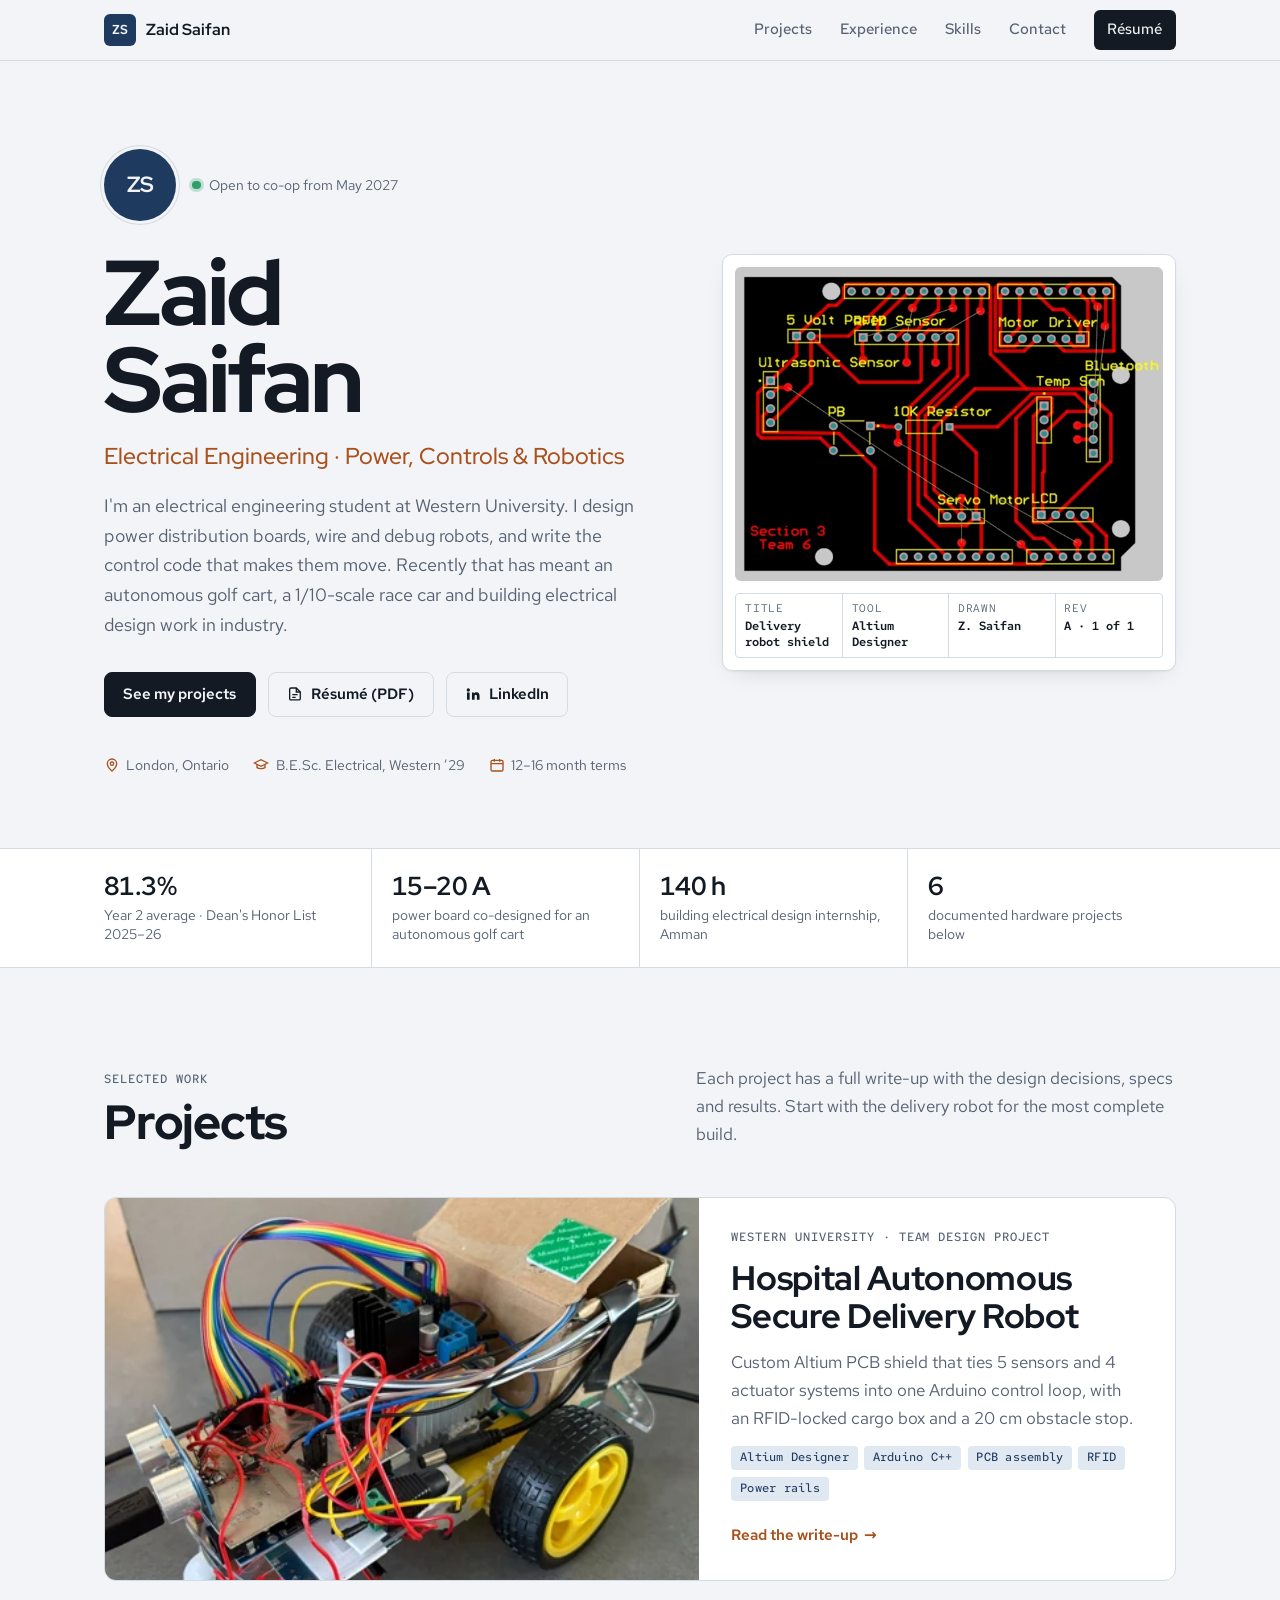
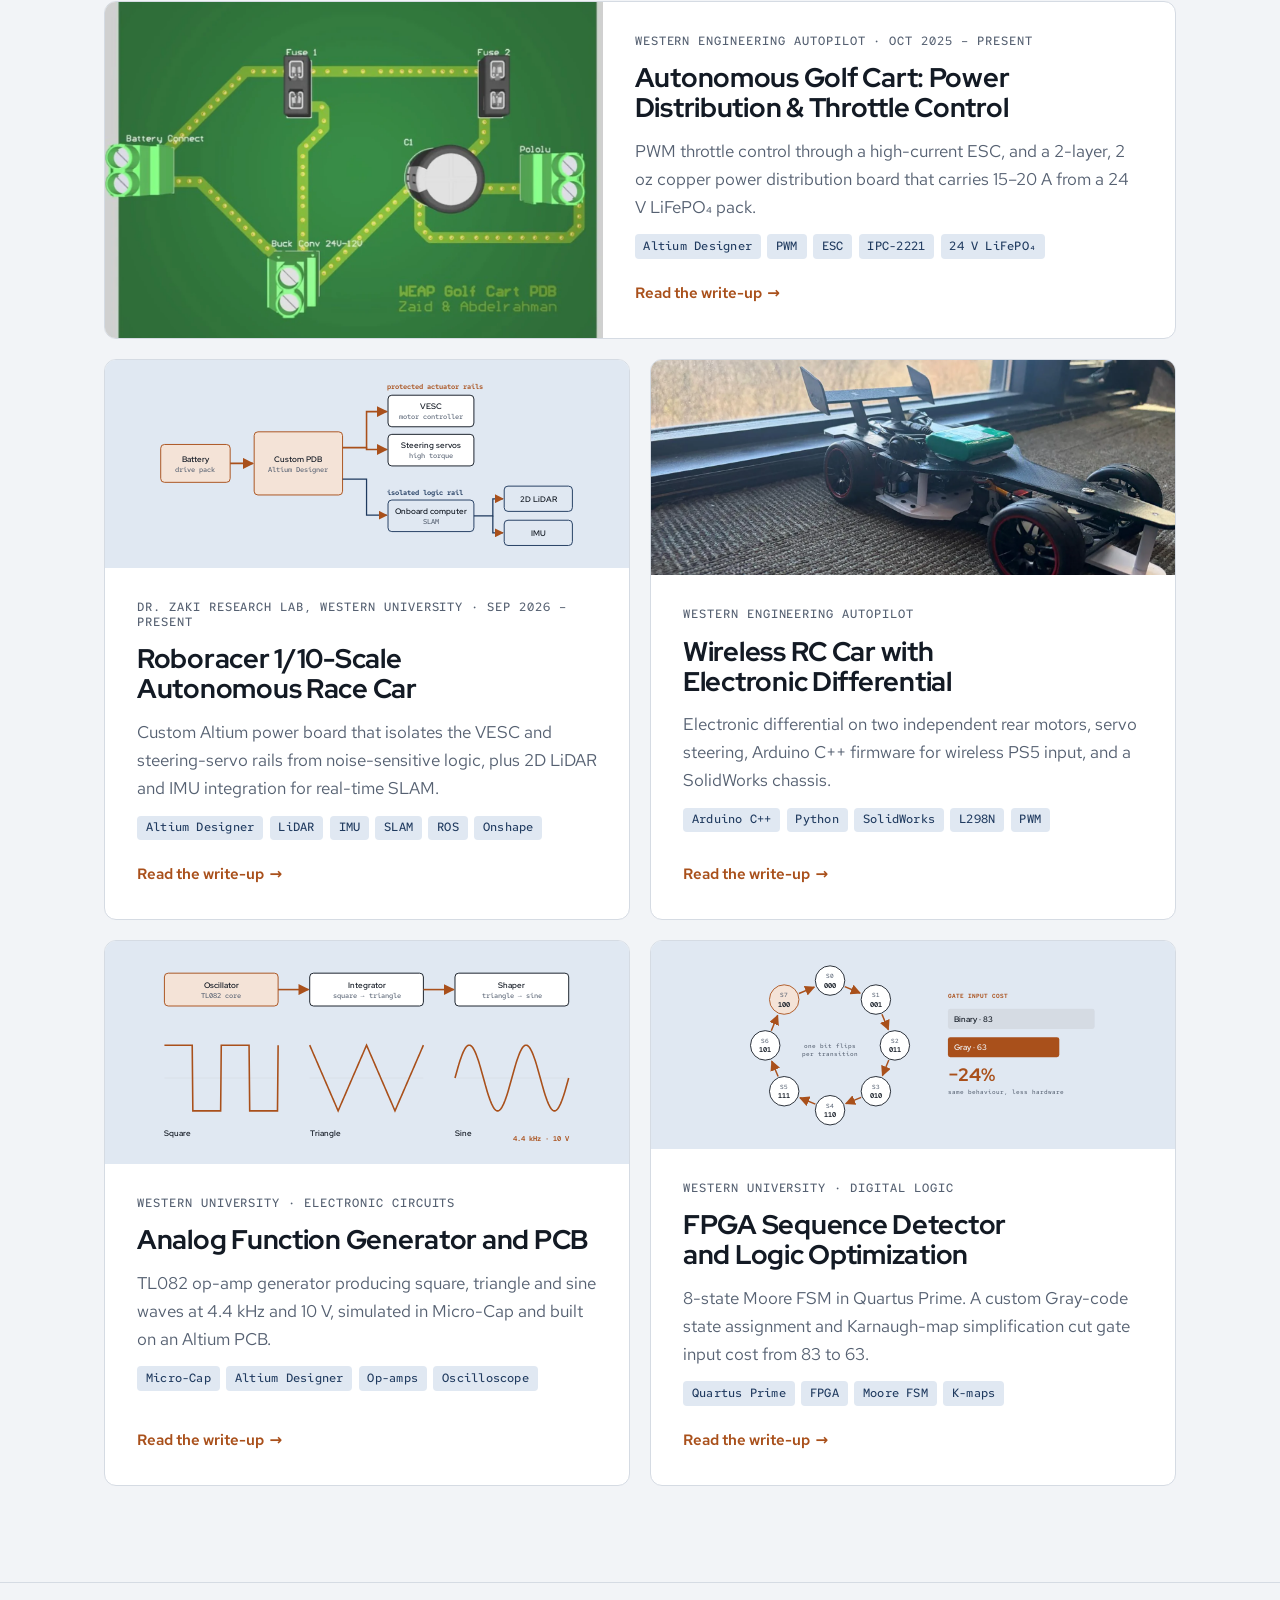
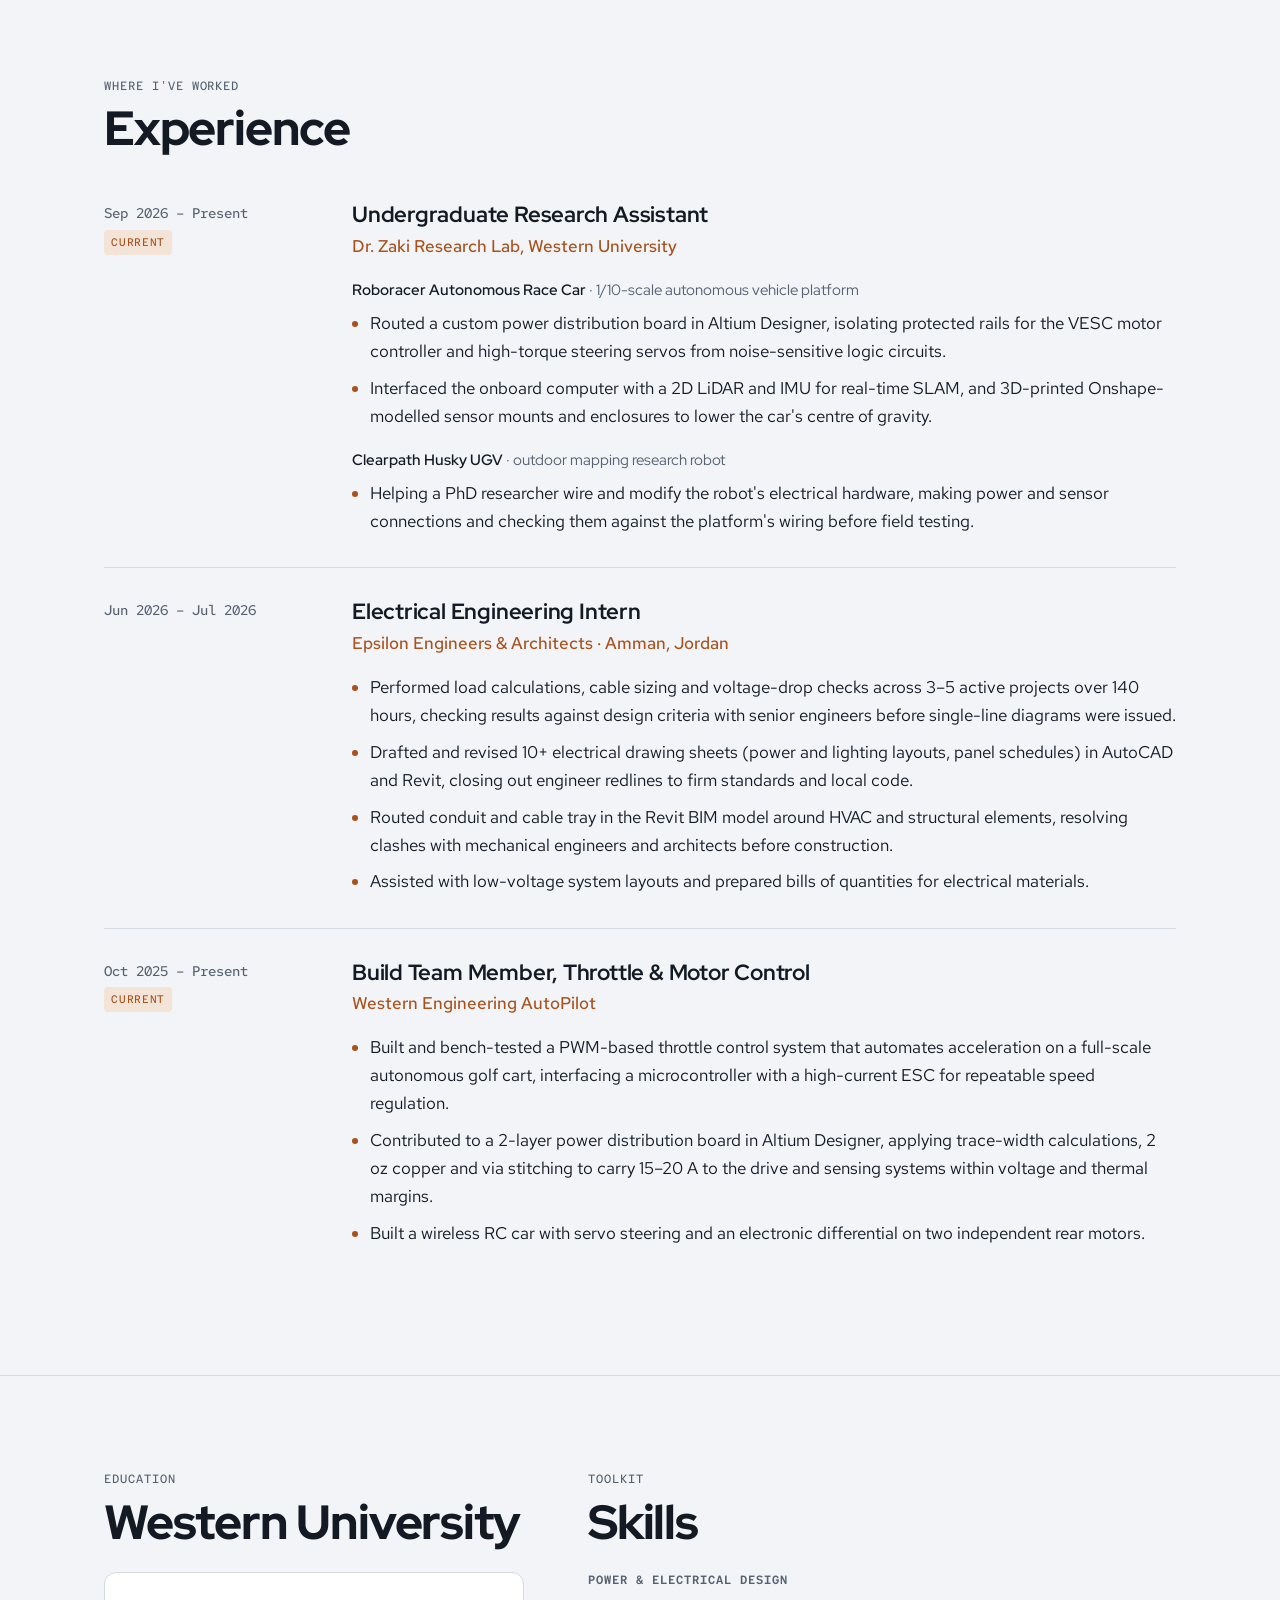
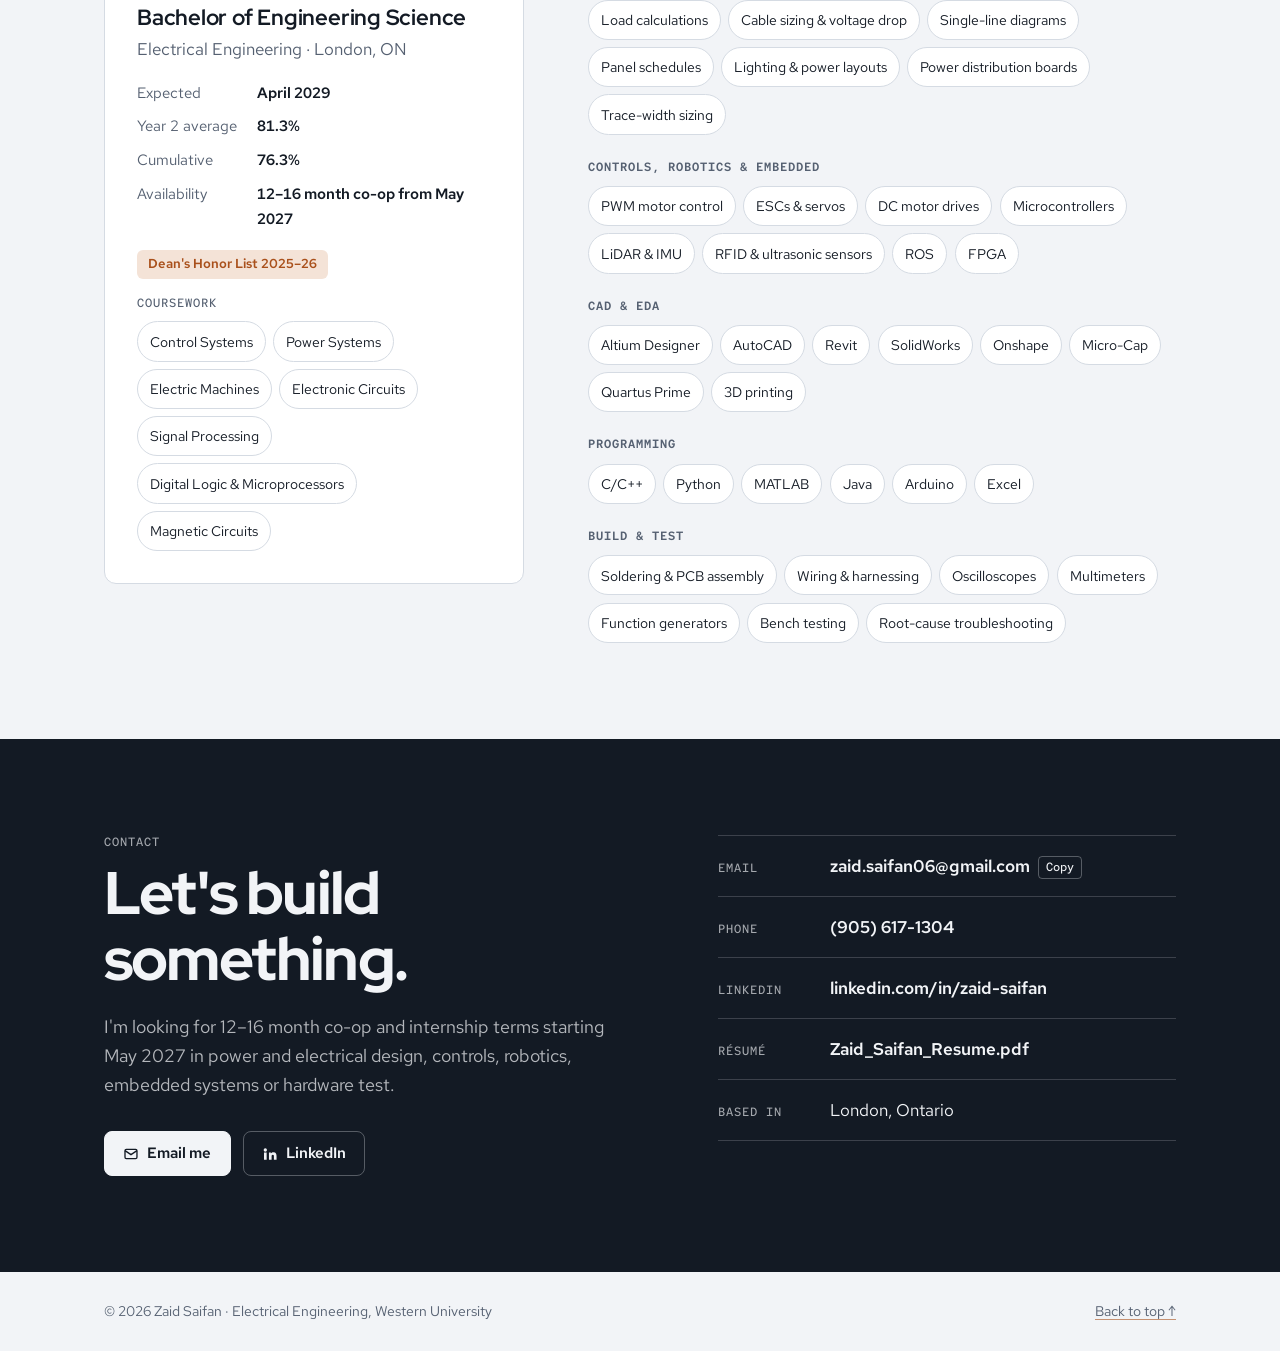
==== index.html @ 1daf0671 "Initial commit: Zaid Saifan portfolio site Static GitHub Pages site with home page, six project writ" ====
<!doctype html>
<html lang="en">
<head>
<meta charset="utf-8">
<meta name="viewport" content="width=device-width, initial-scale=1, viewport-fit=cover">
<title>Zaid Saifan Portfolio</title>
<meta name="description" content="Zaid Saifan, Electrical Engineering student at Western University: PCB and power distribution design, robotics, controls and embedded systems projects.">
<meta property="og:title" content="Zaid Saifan Portfolio">
<meta property="og:description" content="Zaid Saifan, Electrical Engineering student at Western University: PCB and power distribution design, robotics, controls and embedded systems projects.">
<meta property="og:type" content="website">
<link rel="icon" href="data:image/svg+xml,%3Csvg xmlns='http://www.w3.org/2000/svg' viewBox='0 0 64 64'%3E%3Crect width='64' height='64' rx='12' fill='%231F3A5F'/%3E%3Ctext x='32' y='42' text-anchor='middle' font-family='monospace' font-weight='700' font-size='26' fill='%23F1F3F2'%3EZS%3C/text%3E%3C/svg%3E">
<link rel="preconnect" href="https://fonts.googleapis.com">
<link rel="preconnect" href="https://fonts.gstatic.com" crossorigin>
<link rel="stylesheet" href="https://fonts.googleapis.com/css2?family=Red+Hat+Display:wght@500;600;700;800&family=Red+Hat+Mono:wght@400;500;600&family=Red+Hat+Text:wght@400;500;600;700&display=swap">
<link rel="stylesheet" href="assets/css/site.css">
</head>
<body>
<a class="skip" href="#main">Skip to content</a>
<header class="site-head">
  <div class="wrap">
    <a class="brand" href="index.html"><span class="brand-mark">ZS</span><span>Zaid Saifan</span></a>
    <nav class="nav" aria-label="Main">
      <a class="keep" href="index.html#work">Projects</a>
      <a href="index.html#experience">Experience</a>
      <a href="index.html#skills">Skills</a>
      <a href="index.html#contact">Contact</a>
      <a class="btn-sm" href="assets/Zaid_Saifan_Resume.pdf" target="_blank" rel="noopener">Résumé</a>
    </nav>
  </div>
</header>
<main id="main">
<section class="hero" id="top">
  <div class="wrap hero-grid">
    <div class="hero-copy">
      <div class="hero-id">
        <div class="avatar" aria-hidden="true">ZS<img src="assets/img/zaid.jpg" alt=""></div>
        <span class="status">Open to co-op from May 2027</span>
      </div>
      <h1>Zaid<br>Saifan</h1>
      <p class="role">Electrical Engineering · Power, Controls &amp; Robotics</p>
      <p class="lede">I'm an electrical engineering student at Western University. I design power distribution boards, wire and debug robots, and write the control code that makes them move. Recently that has meant an autonomous golf cart, a 1/10-scale race car and building electrical design work in industry.</p>
      <div class="btns">
        <a class="btn" href="#work">See my projects</a>
        <a class="btn btn--ghost" href="assets/Zaid_Saifan_Resume.pdf" target="_blank" rel="noopener"><svg viewBox="0 0 24 24" fill="none" stroke="currentColor" stroke-width="2" aria-hidden="true"><path d="M14 3H6a2 2 0 0 0-2 2v14a2 2 0 0 0 2 2h12a2 2 0 0 0 2-2V9z"/><path d="M14 3v6h6M8 13h8M8 17h5"/></svg>Résumé (PDF)</a>
        <a class="btn btn--ghost" href="https://www.linkedin.com/in/zaid-saifan-0b369b356" target="_blank" rel="noopener"><svg viewBox="0 0 24 24" fill="currentColor" aria-hidden="true"><path d="M4.98 3.5a2.5 2.5 0 1 1 0 5 2.5 2.5 0 0 1 0-5ZM3 9.75h4v11H3v-11Zm6.5 0h3.8v1.6h.06c.53-1 1.83-2.05 3.77-2.05 4.03 0 4.77 2.6 4.77 6v5.45h-4v-4.83c0-1.15-.02-2.63-1.6-2.63-1.6 0-1.85 1.25-1.85 2.55v4.91h-4v-11Z"/></svg>LinkedIn</a>
      </div>
      <div class="hero-meta">
        <span><svg viewBox="0 0 24 24" fill="none" stroke="currentColor" stroke-width="2" aria-hidden="true"><path d="M12 21s-7-6.2-7-11a7 7 0 0 1 14 0c0 4.8-7 11-7 11Z"/><circle cx="12" cy="10" r="2.5"/></svg>London, Ontario</span>
        <span><svg viewBox="0 0 24 24" fill="none" stroke="currentColor" stroke-width="2" aria-hidden="true"><path d="m2 9 10-5 10 5-10 5z"/><path d="M6 11v5c3 2 9 2 12 0v-5"/></svg>B.E.Sc. Electrical, Western ’29</span>
        <span><svg viewBox="0 0 24 24" fill="none" stroke="currentColor" stroke-width="2" aria-hidden="true"><rect x="3" y="5" width="18" height="16" rx="2"/><path d="M3 10h18M8 3v4M16 3v4"/></svg>12–16 month terms</span>
      </div>
    </div>
    <figure class="drawing" style="margin:0">
      <div class="drawing-img"><img src="assets/img/hospital-pcb-layout.webp" alt="Altium PCB layout of the custom Arduino shield for the hospital delivery robot" width="645" height="473"></div>
      <div class="titleblock" aria-label="Drawing title block">
        <div><span>Title</span><b>Delivery robot shield</b></div>
        <div><span>Tool</span><b>Altium Designer</b></div>
        <div><span>Drawn</span><b>Z. Saifan</b></div>
        <div><span>Rev</span><b>A · 1 of 1</b></div>
      </div>
    </figure>
  </div>
</section>

<section class="facts" aria-label="At a glance">
  <div class="wrap">
    <div class="fact"><b>81.3%</b><span>Year 2 average · Dean's Honor List 2025–26</span></div>
    <div class="fact"><b>15–20 A</b><span>power board co-designed for an autonomous golf cart</span></div>
    <div class="fact"><b>140 h</b><span>building electrical design internship, Amman</span></div>
    <div class="fact"><b>6</b><span>documented hardware projects below</span></div>
  </div>
</section>

<section class="section" id="work">
  <div class="wrap">
    <div class="section-head">
      <div><p class="label">Selected work</p><h2>Projects</h2></div>
      <p>Each project has a full write-up with the design decisions, specs and results. Start with the delivery robot for the most complete build.</p>
    </div>
    <div class="projects">
      <a class="proj proj--feature" href="projects/hospital-delivery-robot.html">
  <div class="proj-media"><img src="assets/img/hospital-robot.webp" alt="The assembled hospital delivery robot with its custom PCB shield and RFID-locked cargo box" loading="lazy"></div>
  <div class="proj-body">
    <p class="label label--copper">Western University · Team design project</p>
    <h3>Hospital Autonomous Secure Delivery Robot</h3>
    <p>Custom Altium PCB shield that ties 5 sensors and 4 actuator systems into one Arduino control loop, with an RFID-locked cargo box and a 20 cm obstacle stop.</p>
    <ul class="tags"><li>Altium Designer</li><li>Arduino C++</li><li>PCB assembly</li><li>RFID</li><li>Power rails</li></ul>
    <span class="proj-more">Read the write-up <span aria-hidden="true">→</span></span>
  </div>
</a>
      <a class="proj" href="projects/golf-cart-power-and-throttle.html">
  <div class="proj-media"><img src="assets/img/pdb-3d.webp" alt="3D render of the golf cart power distribution board in Altium" loading="lazy"></div>
  <div class="proj-body">
    <p class="label label--copper">Western Engineering AutoPilot · Oct 2025 – present</p>
    <h3>Autonomous Golf Cart: Power Distribution &amp; Throttle Control</h3>
    <p>PWM throttle control through a high-current ESC, and a 2-layer, 2 oz copper power distribution board that carries 15–20 A from a 24 V LiFePO₄ pack.</p>
    <ul class="tags"><li>Altium Designer</li><li>PWM</li><li>ESC</li><li>IPC-2221</li><li>24 V LiFePO₄</li></ul>
    <span class="proj-more">Read the write-up <span aria-hidden="true">→</span></span>
  </div>
</a>
      <div class="proj-pair">
        <a class="proj" href="projects/roboracer-autonomous-race-car.html">
  <div class="proj-media"><svg viewBox="0 0 680 280" role="img" aria-label="Power distribution: battery feeds a custom board that separates protected actuator rails from an isolated logic rail"><defs><marker id="ahb" viewBox="0 0 10 10" refX="9" refY="5" markerWidth="7" markerHeight="7" orient="auto-start-reverse"><path d="M0 0 10 5 0 10z" style="fill:var(--copper)"/></marker></defs><rect class="dg-box-cu" x="14" y="110" width="110" height="60" rx="6"/><text class="dg-t" x="69.0" y="137.0" text-anchor="middle">Battery</text><text class="dg-s" x="69.0" y="153.0" text-anchor="middle">drive pack</text><path class="dg-cu" d="M124 140 H160" marker-end="url(#ahb)"/><rect class="dg-box-cu" x="162" y="90" width="140" height="100" rx="6"/><text class="dg-t" x="232.0" y="137.0" text-anchor="middle">Custom PDB</text><text class="dg-s" x="232.0" y="153.0" text-anchor="middle">Altium Designer</text><path class="dg-cu" d="M302 115 H340 V58 H372" marker-end="url(#ahb)"/><path class="dg-cu" d="M340 115 V118 H372" marker-end="url(#ahb)"/><text class="dg-cu-t" x="372" y="22">protected actuator rails</text><rect class="dg-box" x="374" y="32" width="136" height="50" rx="6"/><text class="dg-t" x="442.0" y="54.0" text-anchor="middle">VESC</text><text class="dg-s" x="442.0" y="70.0" text-anchor="middle">motor controller</text><rect class="dg-box" x="374" y="94" width="136" height="50" rx="6"/><text class="dg-t" x="442.0" y="116.0" text-anchor="middle">Steering servos</text><text class="dg-s" x="442.0" y="132.0" text-anchor="middle">high torque</text><path class="dg-mask" d="M302 165 H340 V222 H372" marker-end="url(#ahb)"/><text class="dg-cu-t" x="372" y="190" style="fill:var(--mask)">isolated logic rail</text><rect class="dg-box-mask" x="374" y="198" width="136" height="50" rx="6"/><text class="dg-t" x="442.0" y="220.0" text-anchor="middle">Onboard computer</text><text class="dg-s" x="442.0" y="236.0" text-anchor="middle">SLAM</text><path class="dg-mask" d="M510 223 H540 V196 H556" marker-end="url(#ahb)"/><path class="dg-mask" d="M540 223 V250 H556" marker-end="url(#ahb)"/><rect class="dg-box-mask" x="558" y="176" width="108" height="40" rx="6"/><text class="dg-t" x="612.0" y="200.5" text-anchor="middle">2D LiDAR</text><rect class="dg-box-mask" x="558" y="230" width="108" height="40" rx="6"/><text class="dg-t" x="612.0" y="254.5" text-anchor="middle">IMU</text></svg></div>
  <div class="proj-body">
    <p class="label label--copper">Dr. Zaki Research Lab, Western University · Sep 2026 – present</p>
    <h3>Roboracer 1/10-Scale Autonomous Race Car</h3>
    <p>Custom Altium power board that isolates the VESC and steering-servo rails from noise-sensitive logic, plus 2D LiDAR and IMU integration for real-time SLAM.</p>
    <ul class="tags"><li>Altium Designer</li><li>LiDAR</li><li>IMU</li><li>SLAM</li><li>ROS</li><li>Onshape</li></ul>
    <span class="proj-more">Read the write-up <span aria-hidden="true">→</span></span>
  </div>
</a>
        <a class="proj" href="projects/wireless-rc-car.html">
  <div class="proj-media"><img src="assets/img/rc-three-quarter.webp" alt="The finished wireless RC car with its printed front wing, rear wing and red-rimmed wheels" loading="lazy"></div>
  <div class="proj-body">
    <p class="label label--copper">Western Engineering AutoPilot</p>
    <h3>Wireless RC Car with Electronic Differential</h3>
    <p>Electronic differential on two independent rear motors, servo steering, Arduino C++ firmware for wireless PS5 input, and a SolidWorks chassis.</p>
    <ul class="tags"><li>Arduino C++</li><li>Python</li><li>SolidWorks</li><li>L298N</li><li>PWM</li></ul>
    <span class="proj-more">Read the write-up <span aria-hidden="true">→</span></span>
  </div>
</a>
      </div>
      <div class="proj-pair">
        <a class="proj" href="projects/analog-function-generator.html">
  <div class="proj-media"><svg viewBox="0 0 680 300" role="img" aria-label="Three-stage signal chain producing square, triangle and sine waves at 4.4 kHz and 10 V"><defs><marker id="ahw" viewBox="0 0 10 10" refX="9" refY="5" markerWidth="7" markerHeight="7" orient="auto-start-reverse"><path d="M0 0 10 5 0 10z" style="fill:var(--copper)"/></marker></defs><rect class="dg-box-cu" x="20" y="24" width="180" height="52" rx="6"/><text class="dg-t" x="110.0" y="47.0" text-anchor="middle">Oscillator</text><text class="dg-s" x="110.0" y="63.0" text-anchor="middle">TL082 core</text><rect class="dg-box" x="250" y="24" width="180" height="52" rx="6"/><text class="dg-t" x="340.0" y="47.0" text-anchor="middle">Integrator</text><text class="dg-s" x="340.0" y="63.0" text-anchor="middle">square → triangle</text><rect class="dg-box" x="480" y="24" width="180" height="52" rx="6"/><text class="dg-t" x="570.0" y="47.0" text-anchor="middle">Shaper</text><text class="dg-s" x="570.0" y="63.0" text-anchor="middle">triangle → sine</text><path class="dg-cu" d="M200 50 H248" marker-end="url(#ahw)"/><path class="dg-cu" d="M430 50 H478" marker-end="url(#ahw)"/><line class="dg-grid" x1="20" y1="190" x2="200" y2="190"/><path class="dg-cu" d="M20.0,138.0 L21.0,138.0 L22.0,138.0 L23.0,138.0 L24.0,138.0 L25.0,138.0 L26.0,138.0 L27.0,138.0 L28.0,138.0 L29.0,138.0 L30.0,138.0 L31.0,138.0 L32.0,138.0 L33.0,138.0 L34.0,138.0 L35.0,138.0 L36.0,138.0 L37.0,138.0 L38.0,138.0 L39.0,138.0 L40.0,138.0 L41.0,138.0 L42.0,138.0 L43.0,138.0 L44.0,138.0 L45.0,138.0 L46.0,138.0 L47.0,138.0 L48.0,138.0 L49.0,138.0 L50.0,138.0 L51.0,138.0 L52.0,138.0 L53.0,138.0 L54.0,138.0 L55.0,138.0 L56.0,138.0 L57.0,138.0 L58.0,138.0 L59.0,138.0 L60.0,138.0 L61.0,138.0 L62.0,138.0 L63.0,138.0 L64.0,138.0 L65.0,242.0 L66.0,242.0 L67.0,242.0 L68.0,242.0 L69.0,242.0 L70.0,242.0 L71.0,242.0 L72.0,242.0 L73.0,242.0 L74.0,242.0 L75.0,242.0 L76.0,242.0 L77.0,242.0 L78.0,242.0 L79.0,242.0 L80.0,242.0 L81.0,242.0 L82.0,242.0 L83.0,242.0 L84.0,242.0 L85.0,242.0 L86.0,242.0 L87.0,242.0 L88.0,242.0 L89.0,242.0 L90.0,242.0 L91.0,242.0 L92.0,242.0 L93.0,242.0 L94.0,242.0 L95.0,242.0 L96.0,242.0 L97.0,242.0 L98.0,242.0 L99.0,242.0 L100.0,242.0 L101.0,242.0 L102.0,242.0 L103.0,242.0 L104.0,242.0 L105.0,242.0 L106.0,242.0 L107.0,242.0 L108.0,242.0 L109.0,242.0 L110.0,138.0 L111.0,138.0 L112.0,138.0 L113.0,138.0 L114.0,138.0 L115.0,138.0 L116.0,138.0 L117.0,138.0 L118.0,138.0 L119.0,138.0 L120.0,138.0 L121.0,138.0 L122.0,138.0 L123.0,138.0 L124.0,138.0 L125.0,138.0 L126.0,138.0 L127.0,138.0 L128.0,138.0 L129.0,138.0 L130.0,138.0 L131.0,138.0 L132.0,138.0 L133.0,138.0 L134.0,138.0 L135.0,138.0 L136.0,138.0 L137.0,138.0 L138.0,138.0 L139.0,138.0 L140.0,138.0 L141.0,138.0 L142.0,138.0 L143.0,138.0 L144.0,138.0 L145.0,138.0 L146.0,138.0 L147.0,138.0 L148.0,138.0 L149.0,138.0 L150.0,138.0 L151.0,138.0 L152.0,138.0 L153.0,138.0 L154.0,138.0 L155.0,242.0 L156.0,242.0 L157.0,242.0 L158.0,242.0 L159.0,242.0 L160.0,242.0 L161.0,242.0 L162.0,242.0 L163.0,242.0 L164.0,242.0 L165.0,242.0 L166.0,242.0 L167.0,242.0 L168.0,242.0 L169.0,242.0 L170.0,242.0 L171.0,242.0 L172.0,242.0 L173.0,242.0 L174.0,242.0 L175.0,242.0 L176.0,242.0 L177.0,242.0 L178.0,242.0 L179.0,242.0 L180.0,242.0 L181.0,242.0 L182.0,242.0 L183.0,242.0 L184.0,242.0 L185.0,242.0 L186.0,242.0 L187.0,242.0 L188.0,242.0 L189.0,242.0 L190.0,242.0 L191.0,242.0 L192.0,242.0 L193.0,242.0 L194.0,242.0 L195.0,242.0 L196.0,242.0 L197.0,242.0 L198.0,242.0 L199.0,242.0 L200.0,138.0"/><text class="dg-t" x="20" y="282">Square</text><line class="dg-grid" x1="250" y1="190" x2="430" y2="190"/><path class="dg-cu" d="M250.0,138.0 L251.0,140.3 L252.0,142.6 L253.0,144.9 L254.0,147.2 L255.0,149.6 L256.0,151.9 L257.0,154.2 L258.0,156.5 L259.0,158.8 L260.0,161.1 L261.0,163.4 L262.0,165.7 L263.0,168.0 L264.0,170.4 L265.0,172.7 L266.0,175.0 L267.0,177.3 L268.0,179.6 L269.0,181.9 L270.0,184.2 L271.0,186.5 L272.0,188.8 L273.0,191.2 L274.0,193.5 L275.0,195.8 L276.0,198.1 L277.0,200.4 L278.0,202.7 L279.0,205.0 L280.0,207.3 L281.0,209.6 L282.0,212.0 L283.0,214.3 L284.0,216.6 L285.0,218.9 L286.0,221.2 L287.0,223.5 L288.0,225.8 L289.0,228.1 L290.0,230.4 L291.0,232.8 L292.0,235.1 L293.0,237.4 L294.0,239.7 L295.0,242.0 L296.0,239.7 L297.0,237.4 L298.0,235.1 L299.0,232.8 L300.0,230.4 L301.0,228.1 L302.0,225.8 L303.0,223.5 L304.0,221.2 L305.0,218.9 L306.0,216.6 L307.0,214.3 L308.0,212.0 L309.0,209.6 L310.0,207.3 L311.0,205.0 L312.0,202.7 L313.0,200.4 L314.0,198.1 L315.0,195.8 L316.0,193.5 L317.0,191.2 L318.0,188.8 L319.0,186.5 L320.0,184.2 L321.0,181.9 L322.0,179.6 L323.0,177.3 L324.0,175.0 L325.0,172.7 L326.0,170.4 L327.0,168.0 L328.0,165.7 L329.0,163.4 L330.0,161.1 L331.0,158.8 L332.0,156.5 L333.0,154.2 L334.0,151.9 L335.0,149.6 L336.0,147.2 L337.0,144.9 L338.0,142.6 L339.0,140.3 L340.0,138.0 L341.0,140.3 L342.0,142.6 L343.0,144.9 L344.0,147.2 L345.0,149.6 L346.0,151.9 L347.0,154.2 L348.0,156.5 L349.0,158.8 L350.0,161.1 L351.0,163.4 L352.0,165.7 L353.0,168.0 L354.0,170.4 L355.0,172.7 L356.0,175.0 L357.0,177.3 L358.0,179.6 L359.0,181.9 L360.0,184.2 L361.0,186.5 L362.0,188.8 L363.0,191.2 L364.0,193.5 L365.0,195.8 L366.0,198.1 L367.0,200.4 L368.0,202.7 L369.0,205.0 L370.0,207.3 L371.0,209.6 L372.0,212.0 L373.0,214.3 L374.0,216.6 L375.0,218.9 L376.0,221.2 L377.0,223.5 L378.0,225.8 L379.0,228.1 L380.0,230.4 L381.0,232.8 L382.0,235.1 L383.0,237.4 L384.0,239.7 L385.0,242.0 L386.0,239.7 L387.0,237.4 L388.0,235.1 L389.0,232.8 L390.0,230.4 L391.0,228.1 L392.0,225.8 L393.0,223.5 L394.0,221.2 L395.0,218.9 L396.0,216.6 L397.0,214.3 L398.0,212.0 L399.0,209.6 L400.0,207.3 L401.0,205.0 L402.0,202.7 L403.0,200.4 L404.0,198.1 L405.0,195.8 L406.0,193.5 L407.0,191.2 L408.0,188.8 L409.0,186.5 L410.0,184.2 L411.0,181.9 L412.0,179.6 L413.0,177.3 L414.0,175.0 L415.0,172.7 L416.0,170.4 L417.0,168.0 L418.0,165.7 L419.0,163.4 L420.0,161.1 L421.0,158.8 L422.0,156.5 L423.0,154.2 L424.0,151.9 L425.0,149.6 L426.0,147.2 L427.0,144.9 L428.0,142.6 L429.0,140.3 L430.0,138.0"/><text class="dg-t" x="250" y="282">Triangle</text><line class="dg-grid" x1="480" y1="190" x2="660" y2="190"/><path class="dg-cu" d="M480.0,190.0 L481.0,186.4 L482.0,182.8 L483.0,179.2 L484.0,175.7 L485.0,172.2 L486.0,168.8 L487.0,165.6 L488.0,162.4 L489.0,159.4 L490.0,156.6 L491.0,153.9 L492.0,151.4 L493.0,149.0 L494.0,146.9 L495.0,145.0 L496.0,143.3 L497.0,141.8 L498.0,140.5 L499.0,139.5 L500.0,138.8 L501.0,138.3 L502.0,138.0 L503.0,138.0 L504.0,138.3 L505.0,138.8 L506.0,139.5 L507.0,140.5 L508.0,141.8 L509.0,143.3 L510.0,145.0 L511.0,146.9 L512.0,149.0 L513.0,151.4 L514.0,153.9 L515.0,156.6 L516.0,159.4 L517.0,162.4 L518.0,165.6 L519.0,168.8 L520.0,172.2 L521.0,175.7 L522.0,179.2 L523.0,182.8 L524.0,186.4 L525.0,190.0 L526.0,193.6 L527.0,197.2 L528.0,200.8 L529.0,204.3 L530.0,207.8 L531.0,211.2 L532.0,214.4 L533.0,217.6 L534.0,220.6 L535.0,223.4 L536.0,226.1 L537.0,228.6 L538.0,231.0 L539.0,233.1 L540.0,235.0 L541.0,236.7 L542.0,238.2 L543.0,239.5 L544.0,240.5 L545.0,241.2 L546.0,241.7 L547.0,242.0 L548.0,242.0 L549.0,241.7 L550.0,241.2 L551.0,240.5 L552.0,239.5 L553.0,238.2 L554.0,236.7 L555.0,235.0 L556.0,233.1 L557.0,231.0 L558.0,228.6 L559.0,226.1 L560.0,223.4 L561.0,220.6 L562.0,217.6 L563.0,214.4 L564.0,211.2 L565.0,207.8 L566.0,204.3 L567.0,200.8 L568.0,197.2 L569.0,193.6 L570.0,190.0 L571.0,186.4 L572.0,182.8 L573.0,179.2 L574.0,175.7 L575.0,172.2 L576.0,168.8 L577.0,165.6 L578.0,162.4 L579.0,159.4 L580.0,156.6 L581.0,153.9 L582.0,151.4 L583.0,149.0 L584.0,146.9 L585.0,145.0 L586.0,143.3 L587.0,141.8 L588.0,140.5 L589.0,139.5 L590.0,138.8 L591.0,138.3 L592.0,138.0 L593.0,138.0 L594.0,138.3 L595.0,138.8 L596.0,139.5 L597.0,140.5 L598.0,141.8 L599.0,143.3 L600.0,145.0 L601.0,146.9 L602.0,149.0 L603.0,151.4 L604.0,153.9 L605.0,156.6 L606.0,159.4 L607.0,162.4 L608.0,165.6 L609.0,168.8 L610.0,172.2 L611.0,175.7 L612.0,179.2 L613.0,182.8 L614.0,186.4 L615.0,190.0 L616.0,193.6 L617.0,197.2 L618.0,200.8 L619.0,204.3 L620.0,207.8 L621.0,211.2 L622.0,214.4 L623.0,217.6 L624.0,220.6 L625.0,223.4 L626.0,226.1 L627.0,228.6 L628.0,231.0 L629.0,233.1 L630.0,235.0 L631.0,236.7 L632.0,238.2 L633.0,239.5 L634.0,240.5 L635.0,241.2 L636.0,241.7 L637.0,242.0 L638.0,242.0 L639.0,241.7 L640.0,241.2 L641.0,240.5 L642.0,239.5 L643.0,238.2 L644.0,236.7 L645.0,235.0 L646.0,233.1 L647.0,231.0 L648.0,228.6 L649.0,226.1 L650.0,223.4 L651.0,220.6 L652.0,217.6 L653.0,214.4 L654.0,211.2 L655.0,207.8 L656.0,204.3 L657.0,200.8 L658.0,197.2 L659.0,193.6 L660.0,190.0"/><text class="dg-t" x="480" y="282">Sine</text><text class="dg-cu-t" x="660" y="290" text-anchor="end">4.4 kHz · 10 V</text></svg></div>
  <div class="proj-body">
    <p class="label label--copper">Western University · Electronic circuits</p>
    <h3>Analog Function Generator and PCB</h3>
    <p>TL082 op-amp generator producing square, triangle and sine waves at 4.4 kHz and 10 V, simulated in Micro-Cap and built on an Altium PCB.</p>
    <ul class="tags"><li>Micro-Cap</li><li>Altium Designer</li><li>Op-amps</li><li>Oscilloscope</li></ul>
    <span class="proj-more">Read the write-up <span aria-hidden="true">→</span></span>
  </div>
</a>
        <a class="proj" href="projects/fpga-sequence-detector.html">
  <div class="proj-media"><svg viewBox="0 0 680 300" role="img" aria-label="Eight-state Moore machine with Gray-coded states arranged in a ring; gate input cost reduced from 83 to 63"><defs><marker id="ahf" viewBox="0 0 10 10" refX="9" refY="5" markerWidth="7" markerHeight="7" orient="auto-start-reverse"><path d="M0 0 10 5 0 10z" style="fill:var(--copper)"/></marker></defs><path class="dg-cu" d="M224.9 50.3 L251.0 61.1" marker-end="url(#ahf)"/><path class="dg-cu" d="M288.1 97.2 L298.9 123.2" marker-end="url(#ahf)"/><path class="dg-cu" d="M299.7 174.9 L288.9 201.0" marker-end="url(#ahf)"/><path class="dg-cu" d="M252.8 238.1 L226.8 248.9" marker-end="url(#ahf)"/><path class="dg-cu" d="M175.1 249.7 L149.0 238.9" marker-end="url(#ahf)"/><path class="dg-cu" d="M111.9 202.8 L101.1 176.8" marker-end="url(#ahf)"/><path class="dg-cu" d="M100.3 125.1 L111.1 99.0" marker-end="url(#ahf)"/><path class="dg-cu" d="M147.2 61.9 L173.2 51.1" marker-end="url(#ahf)"/><circle class="dg-box" cx="200.0" cy="40.0" r="25"/><text class="dg-s" x="200.0" y="36.0" text-anchor="middle">S0</text><text class="dg-t" x="200.0" y="52.0" text-anchor="middle" style="font-family:var(--f-mono);font-size:12px">000</text><circle class="dg-box" cx="277.8" cy="72.2" r="25"/><text class="dg-s" x="277.8" y="68.2" text-anchor="middle">S1</text><text class="dg-t" x="277.8" y="84.2" text-anchor="middle" style="font-family:var(--f-mono);font-size:12px">001</text><circle class="dg-box" cx="310.0" cy="150.0" r="25"/><text class="dg-s" x="310.0" y="146.0" text-anchor="middle">S2</text><text class="dg-t" x="310.0" y="162.0" text-anchor="middle" style="font-family:var(--f-mono);font-size:12px">011</text><circle class="dg-box" cx="277.8" cy="227.8" r="25"/><text class="dg-s" x="277.8" y="223.8" text-anchor="middle">S3</text><text class="dg-t" x="277.8" y="239.8" text-anchor="middle" style="font-family:var(--f-mono);font-size:12px">010</text><circle class="dg-box" cx="200.0" cy="260.0" r="25"/><text class="dg-s" x="200.0" y="256.0" text-anchor="middle">S4</text><text class="dg-t" x="200.0" y="272.0" text-anchor="middle" style="font-family:var(--f-mono);font-size:12px">110</text><circle class="dg-box" cx="122.2" cy="227.8" r="25"/><text class="dg-s" x="122.2" y="223.8" text-anchor="middle">S5</text><text class="dg-t" x="122.2" y="239.8" text-anchor="middle" style="font-family:var(--f-mono);font-size:12px">111</text><circle class="dg-box" cx="90.0" cy="150.0" r="25"/><text class="dg-s" x="90.0" y="146.0" text-anchor="middle">S6</text><text class="dg-t" x="90.0" y="162.0" text-anchor="middle" style="font-family:var(--f-mono);font-size:12px">101</text><circle class="dg-box-cu" cx="122.2" cy="72.2" r="25"/><text class="dg-s" x="122.2" y="68.2" text-anchor="middle">S7</text><text class="dg-t" x="122.2" y="84.2" text-anchor="middle" style="font-family:var(--f-mono);font-size:12px">100</text><text class="dg-s" x="200" y="154" text-anchor="middle">one bit flips</text><text class="dg-s" x="200" y="168" text-anchor="middle">per transition</text><text class="dg-cu-t" x="400" y="70">GATE INPUT COST</text><rect x="400" y="88" width="249" height="34" rx="4" style="fill:var(--line)"/><text class="dg-t" x="410" y="110">Binary · 83</text><rect x="400" y="136" width="189" height="34" rx="4" style="fill:var(--copper)"/><text class="dg-t" x="410" y="158" style="fill:var(--paper)">Gray · 63</text><text class="dg-t" x="400" y="210" style="font-size:30px;font-weight:800;fill:var(--copper)">−24%</text><text class="dg-s" x="400" y="232">same behaviour, less hardware</text></svg></div>
  <div class="proj-body">
    <p class="label label--copper">Western University · Digital logic</p>
    <h3>FPGA Sequence Detector and Logic Optimization</h3>
    <p>8-state Moore FSM in Quartus Prime. A custom Gray-code state assignment and Karnaugh-map simplification cut gate input cost from 83 to 63.</p>
    <ul class="tags"><li>Quartus Prime</li><li>FPGA</li><li>Moore FSM</li><li>K-maps</li></ul>
    <span class="proj-more">Read the write-up <span aria-hidden="true">→</span></span>
  </div>
</a>
      </div>
    </div>
  </div>
</section>

<section class="section" id="experience">
  <div class="wrap">
    <div class="section-head"><div><p class="label">Where I've worked</p><h2>Experience</h2></div></div>
    <div class="timeline">
      <article class="job">
        <div class="job-when">Sep 2026 – Present<br><span class="now">Current</span></div>
        <div>
          <h3>Undergraduate Research Assistant</h3>
          <p class="org">Dr. Zaki Research Lab, Western University</p>
          <p class="sub">Roboracer Autonomous Race Car <span>· 1/10-scale autonomous vehicle platform</span></p>
          <ul>
            <li>Routed a custom power distribution board in Altium Designer, isolating protected rails for the VESC motor controller and high-torque steering servos from noise-sensitive logic circuits.</li>
            <li>Interfaced the onboard computer with a 2D LiDAR and IMU for real-time SLAM, and 3D-printed Onshape-modelled sensor mounts and enclosures to lower the car's centre of gravity.</li>
          </ul>
          <p class="sub">Clearpath Husky UGV <span>· outdoor mapping research robot</span></p>
          <ul>
            <li>Helping a PhD researcher wire and modify the robot's electrical hardware, making power and sensor connections and checking them against the platform's wiring before field testing.</li>
          </ul>
        </div>
      </article>
      <article class="job">
        <div class="job-when">Jun 2026 – Jul 2026</div>
        <div>
          <h3>Electrical Engineering Intern</h3>
          <p class="org">Epsilon Engineers &amp; Architects · Amman, Jordan</p>
          <ul>
            <li>Performed load calculations, cable sizing and voltage-drop checks across 3–5 active projects over 140 hours, checking results against design criteria with senior engineers before single-line diagrams were issued.</li>
            <li>Drafted and revised 10+ electrical drawing sheets (power and lighting layouts, panel schedules) in AutoCAD and Revit, closing out engineer redlines to firm standards and local code.</li>
            <li>Routed conduit and cable tray in the Revit BIM model around HVAC and structural elements, resolving clashes with mechanical engineers and architects before construction.</li>
            <li>Assisted with low-voltage system layouts and prepared bills of quantities for electrical materials.</li>
          </ul>
        </div>
      </article>
      <article class="job">
        <div class="job-when">Oct 2025 – Present<br><span class="now">Current</span></div>
        <div>
          <h3>Build Team Member, Throttle &amp; Motor Control</h3>
          <p class="org">Western Engineering AutoPilot</p>
          <ul>
            <li>Built and bench-tested a PWM-based throttle control system that automates acceleration on a full-scale autonomous golf cart, interfacing a microcontroller with a high-current ESC for repeatable speed regulation.</li>
            <li>Contributed to a 2-layer power distribution board in Altium Designer, applying trace-width calculations, 2 oz copper and via stitching to carry 15–20 A to the drive and sensing systems within voltage and thermal margins.</li>
            <li>Built a wireless RC car with servo steering and an electronic differential on two independent rear motors.</li>
          </ul>
        </div>
      </article>
    </div>
  </div>
</section>

<section class="section" id="skills">
  <div class="wrap two-col">
    <div>
      <div class="section-head" style="margin-bottom:1.5rem"><div><p class="label">Education</p><h2>Western University</h2></div></div>
      <div class="edu">
        <div><h3>Bachelor of Engineering Science</h3><p style="color:var(--muted);margin-top:.3rem">Electrical Engineering · London, ON</p></div>
        <dl>
          <dt>Expected</dt><dd>April 2029</dd>
          <dt>Year 2 average</dt><dd>81.3%</dd>
          <dt>Cumulative</dt><dd>76.3%</dd>
          <dt>Availability</dt><dd>12–16 month co-op from May 2027</dd>
        </dl>
        <span class="badge">Dean's Honor List 2025–26</span>
        <div>
          <p class="label" style="margin-bottom:.6rem">Coursework</p>
          <ul class="chips">
            <li>Control Systems</li><li>Power Systems</li><li>Electric Machines</li><li>Electronic Circuits</li><li>Signal Processing</li><li>Digital Logic &amp; Microprocessors</li><li>Magnetic Circuits</li>
          </ul>
        </div>
      </div>
    </div>
    <div>
      <div class="section-head" style="margin-bottom:1.5rem"><div><p class="label">Toolkit</p><h2>Skills</h2></div></div>
      <div class="skills">
        <div class="skill-group"><h3>Power &amp; electrical design</h3><ul class="chips"><li>Load calculations</li><li>Cable sizing &amp; voltage drop</li><li>Single-line diagrams</li><li>Panel schedules</li><li>Lighting &amp; power layouts</li><li>Power distribution boards</li><li>Trace-width sizing</li></ul></div>
        <div class="skill-group"><h3>Controls, robotics &amp; embedded</h3><ul class="chips"><li>PWM motor control</li><li>ESCs &amp; servos</li><li>DC motor drives</li><li>Microcontrollers</li><li>LiDAR &amp; IMU</li><li>RFID &amp; ultrasonic sensors</li><li>ROS</li><li>FPGA</li></ul></div>
        <div class="skill-group"><h3>CAD &amp; EDA</h3><ul class="chips"><li>Altium Designer</li><li>AutoCAD</li><li>Revit</li><li>SolidWorks</li><li>Onshape</li><li>Micro-Cap</li><li>Quartus Prime</li><li>3D printing</li></ul></div>
        <div class="skill-group"><h3>Programming</h3><ul class="chips"><li>C/C++</li><li>Python</li><li>MATLAB</li><li>Java</li><li>Arduino</li><li>Excel</li></ul></div>
        <div class="skill-group"><h3>Build &amp; test</h3><ul class="chips"><li>Soldering &amp; PCB assembly</li><li>Wiring &amp; harnessing</li><li>Oscilloscopes</li><li>Multimeters</li><li>Function generators</li><li>Bench testing</li><li>Root-cause troubleshooting</li></ul></div>
      </div>
    </div>
  </div>
</section>
</main>
<section class="section contact" id="contact">
  <div class="wrap contact-grid">
    <div>
      <p class="label">Contact</p>
      <h2 style="margin-top:.6rem">Let's build something.</h2>
      <p class="lead">I'm looking for 12–16 month co-op and internship terms starting May 2027 in power and electrical design, controls, robotics, embedded systems or hardware test.</p>
      <div class="btns" style="margin-top:2rem">
        <a class="btn" href="mailto:zaid.saifan06@gmail.com"><svg viewBox="0 0 24 24" fill="none" stroke="currentColor" stroke-width="2" aria-hidden="true"><rect x="3" y="5" width="18" height="14" rx="2"/><path d="m3 7 9 6 9-6"/></svg>Email me</a>
        <a class="btn btn--ghost" href="https://www.linkedin.com/in/zaid-saifan-0b369b356" target="_blank" rel="noopener"><svg viewBox="0 0 24 24" fill="currentColor" aria-hidden="true"><path d="M4.98 3.5a2.5 2.5 0 1 1 0 5 2.5 2.5 0 0 1 0-5ZM3 9.75h4v11H3v-11Zm6.5 0h3.8v1.6h.06c.53-1 1.83-2.05 3.77-2.05 4.03 0 4.77 2.6 4.77 6v5.45h-4v-4.83c0-1.15-.02-2.63-1.6-2.63-1.6 0-1.85 1.25-1.85 2.55v4.91h-4v-11Z"/></svg>LinkedIn</a>
      </div>
    </div>
    <ul class="contact-list">
      <li><span class="label">Email</span><span><a href="mailto:zaid.saifan06@gmail.com">zaid.saifan06@gmail.com</a><button class="copy" type="button" data-copy="zaid.saifan06@gmail.com">Copy</button></span></li>
      <li><span class="label">Phone</span><span><a href="tel:+19056171304">(905) 617-1304</a></span></li>
      <li><span class="label">LinkedIn</span><span><a href="https://www.linkedin.com/in/zaid-saifan-0b369b356" target="_blank" rel="noopener">linkedin.com/in/zaid-saifan</a></span></li>
      <li><span class="label">Résumé</span><span><a href="assets/Zaid_Saifan_Resume.pdf" target="_blank" rel="noopener">Zaid_Saifan_Resume.pdf</a></span></li>
      <li><span class="label">Based in</span><span>London, Ontario</span></li>
    </ul>
  </div>
</section>
<footer class="site-foot">
  <div class="wrap"><span>© <span id="year">2026</span> Zaid Saifan · Electrical Engineering, Western University</span><a href="index.html#top">Back to top ↑</a></div>
</footer>
<script src="assets/js/site.js"></script>
</body>
</html>
---- assets/css/site.css ----
/* Layout concept: an engineering datasheet. Each project reads like a component sheet —
   title block, key-spec table, numbered figures — set on cool FR4-grey paper with a copper accent. */
:root {
  --paper: #F2F4F7;
  --panel: #FFFFFF;
  --ink: #131A24;
  --muted: #556071;
  --line: #D5DBE3;
  --copper: #A9501B;
  --copper-soft: #F4E3D7;
  --mask: #1F3A5F;
  --mask-soft: #E0E8F2;
  --shadow: 0 1px 2px rgba(19, 26, 36, .06), 0 8px 24px -12px rgba(19, 26, 36, .18);

  --f-display: "Red Hat Display", "Segoe UI", system-ui, sans-serif;
  --f-body: "Red Hat Text", "Segoe UI", system-ui, sans-serif;
  --f-mono: "Red Hat Mono", ui-monospace, "Cascadia Mono", Consolas, monospace;

  --wrap: 72rem;
  --gutter: clamp(1rem, 4vw, 2.5rem);
  color-scheme: light;
}
@media (prefers-color-scheme: dark) {
  :root:not([data-theme="light"]) {
    --paper: #0D1219; --panel: #151C26; --ink: #E7EBF1; --muted: #9AA6B6; --line: #263142;
    --copper: #E38C55; --copper-soft: #3A2417; --mask: #8FB4E3; --mask-soft: #18263A;
    --shadow: 0 1px 2px rgba(0,0,0,.4), 0 10px 30px -14px rgba(0,0,0,.7);
    color-scheme: dark;
  }
}
:root[data-theme="dark"] {
  --paper: #0D1219; --panel: #151C26; --ink: #E7EBF1; --muted: #9AA6B6; --line: #263142;
  --copper: #E38C55; --copper-soft: #3A2417; --mask: #8FB4E3; --mask-soft: #18263A;
  --shadow: 0 1px 2px rgba(0,0,0,.4), 0 10px 30px -14px rgba(0,0,0,.7);
  color-scheme: dark;
}

*, *::before, *::after { box-sizing: border-box; }
html { scroll-behavior: smooth; -webkit-text-size-adjust: 100%; }
@media (prefers-reduced-motion: reduce) { html { scroll-behavior: auto; } *, *::before, *::after { animation: none !important; transition: none !important; } }
body {
  margin: 0; background: var(--paper); color: var(--ink);
  font: 400 1.0625rem/1.65 var(--f-body);
  -webkit-font-smoothing: antialiased;
}
img { max-width: 100%; height: auto; display: block; }
a { color: inherit; text-decoration-color: color-mix(in srgb, var(--copper) 60%, transparent); text-underline-offset: .2em; }
a:hover { color: var(--copper); }
:focus-visible { outline: 2px solid var(--copper); outline-offset: 3px; border-radius: 2px; }
h1, h2, h3 { font-family: var(--f-display); line-height: 1.1; text-wrap: balance; margin: 0; letter-spacing: -.01em; }
p { margin: 0; }
.wrap { max-width: var(--wrap); margin-inline: auto; padding-inline: var(--gutter); }
.skip { position: absolute; left: -999px; top: .5rem; background: var(--ink); color: var(--paper); padding: .5rem .75rem; z-index: 50; }
.skip:focus { left: .5rem; }

.label {
  font: 500 .75rem/1.3 var(--f-mono); letter-spacing: .08em; text-transform: uppercase; color: var(--muted);
}
.label--copper { color: var(--copper); }

/* ---------- Header ---------- */
.site-head {
  position: sticky; top: env(safe-area-inset-top, 0px); z-index: 20;
  background: color-mix(in srgb, var(--paper) 88%, transparent);
  backdrop-filter: saturate(1.4) blur(10px); -webkit-backdrop-filter: saturate(1.4) blur(10px);
  border-bottom: 1px solid var(--line);
}
.site-head .wrap { display: flex; align-items: center; justify-content: space-between; gap: 1rem; min-height: 3.75rem; }
.brand { display: flex; align-items: center; gap: .65rem; text-decoration: none; font: 700 1rem/1 var(--f-display); }
.brand-mark {
  width: 2rem; height: 2rem; display: grid; place-items: center; border-radius: 6px;
  background: var(--mask); color: var(--paper); font: 600 .8rem/1 var(--f-mono); letter-spacing: .02em;
}
.nav { display: flex; gap: clamp(.75rem, 2.5vw, 1.75rem); align-items: center; flex-wrap: wrap; }
.nav a { text-decoration: none; font-weight: 500; font-size: .95rem; color: var(--muted); }
.nav a:hover, .nav a[aria-current="page"] { color: var(--ink); }
.nav .btn-sm { color: var(--paper); }
.btn-sm {
  background: var(--ink); color: var(--paper); padding: .45rem .85rem; border-radius: 6px; font-size: .9rem;
}
.btn-sm:hover { background: var(--copper); color: var(--paper); }
@media (max-width: 640px) {
  .nav a:not(.btn-sm):not(.keep) { display: none; }
}

/* ---------- Buttons ---------- */
.btns { display: flex; flex-wrap: wrap; gap: .75rem; }
.btn {
  display: inline-flex; align-items: center; gap: .5rem; text-decoration: none;
  font: 600 .95rem/1 var(--f-body); padding: .85rem 1.15rem; border-radius: 8px;
  border: 1px solid var(--ink); background: var(--ink); color: var(--paper);
  transition: background .15s, border-color .15s, color .15s;
}
.btn:hover { background: var(--copper); border-color: var(--copper); color: var(--paper); }
.btn--ghost { background: transparent; color: var(--ink); border-color: var(--line); }
.btn--ghost:hover { background: var(--panel); color: var(--copper); border-color: var(--copper); }
.btn svg { width: 1.05em; height: 1.05em; }

/* ---------- Hero ---------- */
.hero { padding-block: clamp(2.5rem, 7vw, 5.5rem) clamp(2.5rem, 6vw, 4.5rem); }
.hero-grid { display: grid; grid-template-columns: minmax(0, 1.1fr) minmax(0, .9fr); gap: clamp(2rem, 5vw, 4.5rem); align-items: center; }
.hero-id { display: flex; align-items: center; gap: 1rem; margin-bottom: 1.75rem; }
.avatar {
  width: 4.5rem; height: 4.5rem; border-radius: 50%; flex: none; overflow: hidden; position: relative;
  background: var(--mask); color: var(--paper); display: grid; place-items: center;
  font: 700 1.35rem/1 var(--f-display); box-shadow: 0 0 0 3px var(--paper), 0 0 0 4px var(--line);
}
.avatar img { position: absolute; inset: 0; width: 100%; height: 100%; object-fit: cover; }
.status { display: inline-flex; align-items: center; gap: .5rem; font-size: .9rem; color: var(--muted); }
.status::before { content: ""; width: .55rem; height: .55rem; border-radius: 50%; background: #2E9E6B; box-shadow: 0 0 0 3px color-mix(in srgb, #2E9E6B 25%, transparent); }
.hero h1 { font-size: clamp(2.9rem, 8.5vw, 5.75rem); font-weight: 800; letter-spacing: -.035em; line-height: .95; }
.hero .role { font: 500 clamp(1.15rem, 2.4vw, 1.45rem)/1.35 var(--f-display); color: var(--copper); margin-top: 1rem; }
.hero .lede { margin-top: 1.25rem; max-width: 36rem; font-size: 1.125rem; color: var(--muted); }
.hero .btns { margin-top: 2rem; }
.hero-meta { margin-top: 2.25rem; display: flex; flex-wrap: wrap; gap: .5rem 1.5rem; font-size: .9rem; color: var(--muted); }
.hero-meta span { display: inline-flex; align-items: center; gap: .4rem; }
.hero-meta svg { width: 1rem; height: 1rem; color: var(--copper); }

/* Drawing frame with engineering title block */
.drawing {
  background: var(--panel); border: 1px solid var(--line); border-radius: 10px; padding: .75rem; box-shadow: var(--shadow);
}
.drawing-img { border-radius: 6px; overflow: hidden; background: #111; }
.titleblock {
  margin-top: .75rem; display: grid; grid-template-columns: repeat(4, minmax(0, 1fr));
  border: 1px solid var(--line); border-radius: 4px; font: 400 .7rem/1.3 var(--f-mono);
}
.titleblock div { padding: .45rem .55rem; border-right: 1px solid var(--line); min-width: 0; }
.titleblock div:last-child { border-right: 0; }
.titleblock b { display: block; font-weight: 600; font-size: .78rem; color: var(--ink); margin-top: .15rem; overflow-wrap: anywhere; }
.titleblock span { color: var(--muted); text-transform: uppercase; letter-spacing: .06em; }

@media (max-width: 860px) {
  .hero-grid { grid-template-columns: 1fr; }
  .titleblock { grid-template-columns: repeat(2, minmax(0, 1fr)); }
  .titleblock div:nth-child(2) { border-right: 0; }
  .titleblock div:nth-child(-n+2) { border-bottom: 1px solid var(--line); }
}

/* ---------- Strip of key facts ---------- */
.facts { border-block: 1px solid var(--line); background: var(--panel); }
.facts .wrap { display: grid; grid-template-columns: repeat(4, minmax(0, 1fr)); }
.fact { padding: 1.4rem 1.25rem; border-right: 1px solid var(--line); min-width: 0; }
.fact:first-child { padding-left: 0; }
.fact:last-child { border-right: 0; }
.fact b { display: block; font: 700 1.6rem/1.1 var(--f-display); font-variant-numeric: tabular-nums; letter-spacing: -.02em; }
.fact span { display: block; margin-top: .35rem; font-size: .88rem; color: var(--muted); line-height: 1.4; }
@media (max-width: 760px) {
  .facts .wrap { grid-template-columns: repeat(2, minmax(0, 1fr)); }
  .fact { padding: 1.1rem 1rem; }
  .fact:nth-child(odd) { padding-left: 0; }
  .fact:nth-child(2) { border-right: 0; }
  .fact:nth-child(-n+2) { border-bottom: 1px solid var(--line); }
}

/* ---------- Sections ---------- */
.section { padding-block: clamp(3.5rem, 8vw, 6rem); }
.section + .section { border-top: 1px solid var(--line); }
.section-head { display: flex; justify-content: space-between; align-items: end; gap: 1rem 2rem; flex-wrap: wrap; margin-bottom: clamp(2rem, 4vw, 3rem); }
.section-head h2 { font-size: clamp(2rem, 4.5vw, 3rem); font-weight: 800; letter-spacing: -.025em; margin-top: .5rem; }
.section-head p { max-width: 30rem; color: var(--muted); }

/* ---------- Project list ---------- */
.projects { display: grid; gap: 1.25rem; }
.proj {
  display: grid; grid-template-columns: minmax(0, 1fr) minmax(0, 1.15fr); gap: 0;
  background: var(--panel); border: 1px solid var(--line); border-radius: 12px; overflow: hidden;
  text-decoration: none; color: inherit; transition: border-color .2s, transform .2s, box-shadow .2s;
}
.proj:hover { border-color: var(--copper); transform: translateY(-2px); box-shadow: var(--shadow); color: inherit; }
.proj-media { background: var(--mask-soft); min-height: 15rem; position: relative; overflow: hidden; display: grid; place-items: center; }
.proj-media img { width: 100%; height: 100%; object-fit: cover; position: absolute; inset: 0; }
.proj-media svg { width: 88%; height: auto; max-height: 85%; }
.proj-body { padding: clamp(1.25rem, 3vw, 2rem); display: flex; flex-direction: column; gap: .85rem; min-width: 0; }
.proj-body h3 { font-size: clamp(1.35rem, 2.6vw, 1.7rem); font-weight: 750; }
.proj-body p { color: var(--muted); }
.proj-more { margin-top: auto; padding-top: .5rem; font-weight: 600; font-size: .95rem; color: var(--copper); display: inline-flex; gap: .35rem; align-items: center; }
.proj:hover .proj-more span { transform: translateX(3px); }
.proj-more span { transition: transform .2s; }
.proj--feature { grid-template-columns: minmax(0, 1.25fr) minmax(0, 1fr); }
.proj--feature .proj-media { min-height: 22rem; }
.proj--feature h3 { font-size: clamp(1.6rem, 3.2vw, 2.15rem); }
.proj-pair { display: grid; grid-template-columns: repeat(2, minmax(0, 1fr)); gap: 1.25rem; }
.proj-pair .proj { grid-template-columns: 1fr; }
.proj-pair .proj-media { min-height: 13rem; }
@media (max-width: 820px) {
  .proj, .proj--feature { grid-template-columns: 1fr; }
  .proj-media, .proj--feature .proj-media { min-height: 14rem; }
  .proj-pair { grid-template-columns: 1fr; }
}

.tags { display: flex; flex-wrap: wrap; gap: .4rem; list-style: none; padding: 0; margin: 0; }
.tags li {
  font: 500 .74rem/1 var(--f-mono); padding: .4rem .55rem; border-radius: 4px;
  background: var(--mask-soft); color: var(--mask); letter-spacing: .02em;
}

/* ---------- Experience ---------- */
.timeline { display: grid; gap: 0; }
.job { display: grid; grid-template-columns: 13rem minmax(0, 1fr); gap: 1rem 2.5rem; padding-block: 2rem; border-top: 1px solid var(--line); }
.job:first-child { border-top: 0; padding-top: 0; }
.job-when { font: 500 .85rem/1.5 var(--f-mono); color: var(--muted); font-variant-numeric: tabular-nums; }
.job-when .now { display: inline-block; margin-top: .4rem; font-size: .7rem; padding: .25rem .45rem; border-radius: 4px; background: var(--copper-soft); color: var(--copper); letter-spacing: .06em; text-transform: uppercase; }
.job h3 { font-size: 1.35rem; font-weight: 700; }
.job .org { margin-top: .3rem; color: var(--copper); font-weight: 500; }
.job ul { margin: 1rem 0 0; padding-left: 1.1rem; display: grid; gap: .55rem; color: var(--ink); }
.job li::marker { color: var(--copper); }
.job .sub { margin-top: 1.25rem; font: 600 .95rem/1.4 var(--f-display); }
.job .sub span { font-weight: 400; color: var(--muted); }
.job .sub + ul { margin-top: .5rem; }
@media (max-width: 720px) { .job { grid-template-columns: 1fr; gap: .5rem; } }

/* ---------- Education + Skills ---------- */
.two-col { display: grid; grid-template-columns: minmax(0, 1fr) minmax(0, 1.4fr); gap: clamp(2rem, 5vw, 4rem); }
@media (max-width: 860px) { .two-col { grid-template-columns: 1fr; } }
.edu { background: var(--panel); border: 1px solid var(--line); border-radius: 12px; padding: clamp(1.25rem, 3vw, 2rem); display: grid; gap: 1.1rem; align-content: start; }
.edu h3 { font-size: 1.4rem; }
.edu dl { display: grid; grid-template-columns: auto 1fr; gap: .55rem 1.25rem; margin: 0; font-size: .95rem; }
.edu dt { color: var(--muted); }
.edu dd { margin: 0; font-weight: 600; font-variant-numeric: tabular-nums; }
.badge { display: inline-flex; align-items: center; gap: .4rem; font: 600 .8rem/1 var(--f-body); padding: .5rem .7rem; border-radius: 6px; background: var(--copper-soft); color: var(--copper); justify-self: start; }
.skills { display: grid; gap: 1.5rem; }
.skill-group h3 { font: 600 .78rem/1.3 var(--f-mono); letter-spacing: .08em; text-transform: uppercase; color: var(--muted); margin-bottom: .7rem; }
.chips { display: flex; flex-wrap: wrap; gap: .45rem; list-style: none; margin: 0; padding: 0; }
.chips li { padding: .45rem .75rem; border: 1px solid var(--line); border-radius: 999px; background: var(--panel); font-size: .9rem; }

/* ---------- Contact ---------- */
.contact { background: var(--ink); color: var(--paper); }
.contact .section-head h2 { color: var(--paper); }
.contact .label { color: color-mix(in srgb, var(--paper) 65%, transparent); }
.contact-grid { display: grid; grid-template-columns: minmax(0, 1.2fr) minmax(0, 1fr); gap: clamp(2rem, 5vw, 4rem); align-items: start; }
.contact h2 { font-size: clamp(2.2rem, 5.5vw, 3.75rem); font-weight: 800; letter-spacing: -.03em; }
.contact p.lead { margin-top: 1.25rem; max-width: 32rem; color: color-mix(in srgb, var(--paper) 72%, transparent); font-size: 1.1rem; }
.contact-list { list-style: none; margin: 0; padding: 0; display: grid; }
.contact-list li { display: grid; grid-template-columns: 6rem minmax(0, 1fr); gap: 1rem; padding-block: 1rem; border-top: 1px solid color-mix(in srgb, var(--paper) 18%, transparent); align-items: baseline; }
.contact-list li:last-child { border-bottom: 1px solid color-mix(in srgb, var(--paper) 18%, transparent); }
.contact-list a { color: var(--paper); font-weight: 600; text-decoration: none; overflow-wrap: anywhere; }
.contact-list a:hover { color: var(--copper); }
.contact .btn { background: var(--paper); color: var(--ink); border-color: var(--paper); }
.contact .btn:hover { background: var(--copper); border-color: var(--copper); color: var(--paper); }
.contact .btn--ghost { background: transparent; color: var(--paper); border-color: color-mix(in srgb, var(--paper) 30%, transparent); }
.copy { margin-left: .5rem; font: 500 .72rem/1 var(--f-mono); padding: .3rem .45rem; border-radius: 4px; border: 1px solid color-mix(in srgb, var(--paper) 30%, transparent); background: transparent; color: inherit; cursor: pointer; vertical-align: middle; }
.copy:hover { border-color: var(--copper); color: var(--copper); }
@media (max-width: 820px) { .contact-grid { grid-template-columns: 1fr; } }

.site-foot { padding-block: 1.75rem; font-size: .85rem; color: var(--muted); }
.site-foot .wrap { display: flex; justify-content: space-between; gap: 1rem; flex-wrap: wrap; }

/* ============ Project (datasheet) pages ============ */
.crumbs { padding-top: 1.75rem; font: 500 .8rem/1.4 var(--f-mono); color: var(--muted); }
.crumbs a { color: var(--muted); }
.ds-head { padding-block: 1.5rem clamp(2rem, 5vw, 3rem); display: grid; grid-template-columns: minmax(0, 1.5fr) minmax(0, 1fr); gap: clamp(1.5rem, 4vw, 3.5rem); align-items: end; }
.ds-head h1 { font-size: clamp(2.2rem, 5.5vw, 3.9rem); font-weight: 800; letter-spacing: -.03em; margin-top: .75rem; }
.ds-head .lede { margin-top: 1.1rem; font-size: 1.15rem; color: var(--muted); max-width: 40rem; }
.ds-role { border-left: 2px solid var(--copper); padding-left: 1rem; }
.ds-role b { display: block; font: 600 1.05rem/1.4 var(--f-display); margin-top: .35rem; }
@media (max-width: 820px) { .ds-head { grid-template-columns: 1fr; align-items: start; } }

.ds-hero { margin-bottom: clamp(2.5rem, 6vw, 4rem); }
.figure { margin: 0; background: var(--panel); border: 1px solid var(--line); border-radius: 10px; padding: .6rem; }
.figure .media { border-radius: 6px; overflow: hidden; background: var(--mask-soft); display: grid; place-items: center; }
.figure .media.dark { background: #0B0F15; }
.figure .media svg { width: 100%; height: auto; display: block; }
.figure figcaption { padding: .7rem .35rem .2rem; font-size: .9rem; color: var(--muted); display: flex; gap: .6rem; }
.figure figcaption b { font: 600 .78rem/1.6 var(--f-mono); color: var(--copper); flex: none; }
button.zoom { all: unset; cursor: zoom-in; display: block; width: 100%; }
button.zoom:focus-visible { outline: 2px solid var(--copper); outline-offset: 2px; }

.ds-body { display: grid; grid-template-columns: minmax(0, 1fr) 20rem; gap: clamp(2rem, 5vw, 4.5rem); padding-bottom: clamp(3rem, 7vw, 5rem); align-items: start; }
@media (max-width: 920px) { .ds-body { grid-template-columns: 1fr; } .ds-aside { order: -1; } }
.ds-aside { position: sticky; top: calc(env(safe-area-inset-top, 0px) + 5rem); display: grid; gap: 1.25rem; }
@media (max-width: 920px) { .ds-aside { position: static; } }
.spec { background: var(--panel); border: 1px solid var(--line); border-radius: 10px; overflow: hidden; }
.spec h2 { font: 600 .75rem/1 var(--f-mono); letter-spacing: .08em; text-transform: uppercase; padding: .9rem 1rem; border-bottom: 1px solid var(--line); background: var(--mask-soft); color: var(--mask); }
.spec dl { margin: 0; }
.spec .row { display: grid; grid-template-columns: 6.5rem minmax(0, 1fr); gap: .75rem; padding: .7rem 1rem; border-bottom: 1px solid var(--line); font-size: .9rem; }
.spec .row:last-child { border-bottom: 0; }
.spec dt { color: var(--muted); font-size: .82rem; padding-top: .05rem; }
.spec dd { margin: 0; font-weight: 500; font-variant-numeric: tabular-nums; overflow-wrap: anywhere; }

.prose { display: grid; gap: clamp(2.25rem, 5vw, 3.25rem); max-width: 42rem; }
.prose section { display: grid; gap: .9rem; }
.prose h2 { font-size: clamp(1.45rem, 3vw, 1.85rem); font-weight: 750; }
.prose h2 small { display: block; font: 500 .75rem/1 var(--f-mono); letter-spacing: .08em; text-transform: uppercase; color: var(--copper); margin-bottom: .6rem; }
.prose p, .prose li { color: var(--ink); }
.prose ul { margin: 0; padding-left: 1.15rem; display: grid; gap: .55rem; }
.prose li::marker { color: var(--copper); }
.prose strong { font-weight: 650; }

.results { display: grid; grid-template-columns: repeat(3, minmax(0, 1fr)); gap: .75rem; }
.result { background: var(--copper-soft); border-radius: 10px; padding: 1.1rem 1rem; min-width: 0; }
.result b { display: block; font: 800 clamp(1.6rem, 3.5vw, 2.1rem)/1 var(--f-display); color: var(--copper); font-variant-numeric: tabular-nums; letter-spacing: -.02em; }
.result span { display: block; margin-top: .45rem; font-size: .85rem; line-height: 1.35; color: var(--ink); }
@media (max-width: 520px) { .results { grid-template-columns: 1fr; } }

.note { background: var(--panel); border: 1px dashed var(--line); border-radius: 10px; padding: 1rem 1.15rem; font-size: .95rem; }
.note b { color: var(--copper); }

.gallery { display: grid; grid-template-columns: repeat(2, minmax(0, 1fr)); gap: 1rem; }
@media (max-width: 640px) { .gallery { grid-template-columns: 1fr; } }

.pager { display: grid; grid-template-columns: repeat(2, minmax(0, 1fr)); gap: 1rem; padding-bottom: clamp(3rem, 7vw, 5rem); }
.pager a { display: grid; gap: .35rem; padding: 1.25rem; border: 1px solid var(--line); border-radius: 10px; background: var(--panel); text-decoration: none; min-width: 0; }
.pager a:hover { border-color: var(--copper); color: inherit; }
.pager a b { font: 700 1.1rem/1.3 var(--f-display); }
.pager a.next { text-align: right; }
@media (max-width: 560px) { .pager { grid-template-columns: 1fr; } .pager a.next { text-align: left; } }

/* SVG diagram tokens */
.dg-line { stroke: var(--ink); fill: none; stroke-width: 2; }
.dg-cu { stroke: var(--copper); fill: none; stroke-width: 2.5; }
.dg-mask { stroke: var(--mask); fill: none; stroke-width: 2; }
.dg-box { fill: var(--panel); stroke: var(--ink); stroke-width: 1.5; }
.dg-box-cu { fill: var(--copper-soft); stroke: var(--copper); stroke-width: 1.5; }
.dg-box-mask { fill: var(--mask-soft); stroke: var(--mask); stroke-width: 1.5; }
.dg-t { fill: var(--ink); font: 600 13px var(--f-display); }
.dg-s { fill: var(--muted); font: 500 10.5px var(--f-mono); }
.dg-cu-t { fill: var(--copper); font: 600 11px var(--f-mono); }
.dg-dot { fill: var(--copper); }
.dg-grid { stroke: var(--line); stroke-width: 1; }

/* Lightbox */
.lightbox { position: fixed; inset: 0; z-index: 100; background: rgba(8, 11, 16, .92); display: grid; place-items: center; padding: max(1rem, env(safe-area-inset-top, 0px)) 1rem; }
.lightbox img { max-height: 86vh; width: auto; max-width: 100%; border-radius: 6px; }
.lightbox p { color: #E7EBF1; text-align: center; margin-top: .75rem; font-size: .9rem; }
.lightbox button { position: absolute; top: calc(env(safe-area-inset-top, 0px) + 1rem); right: 1rem; background: #E7EBF1; color: #0D1219; border: 0; border-radius: 6px; padding: .5rem .8rem; font: 600 .9rem var(--f-body); cursor: pointer; }

/* Load-in */
@keyframes rise { from { transform: translateY(10px); } to { transform: none; } }
.hero-copy > *, .hero .drawing { animation: rise .6s cubic-bezier(.2,.7,.2,1) both; }
.hero-copy > *:nth-child(2) { animation-delay: .05s; } .hero-copy > *:nth-child(3) { animation-delay: .1s; }
.hero-copy > *:nth-child(4) { animation-delay: .15s; } .hero .drawing { animation-delay: .2s; }

/* Project videos */
.videos { display: grid; grid-template-columns: repeat(2, minmax(0, 1fr)); gap: 1rem; align-items: start; }
.figure video { display: block; width: auto; max-width: 100%; height: auto; max-height: min(34rem, 75vh); margin-inline: auto; background: #0B0F15; }
@media (max-width: 520px) { .videos { grid-template-columns: 1fr; } }
.gallery .media { aspect-ratio: 4 / 3; max-width: 100%; }
.gallery .media img { width: 100%; height: 100%; object-fit: contain; }
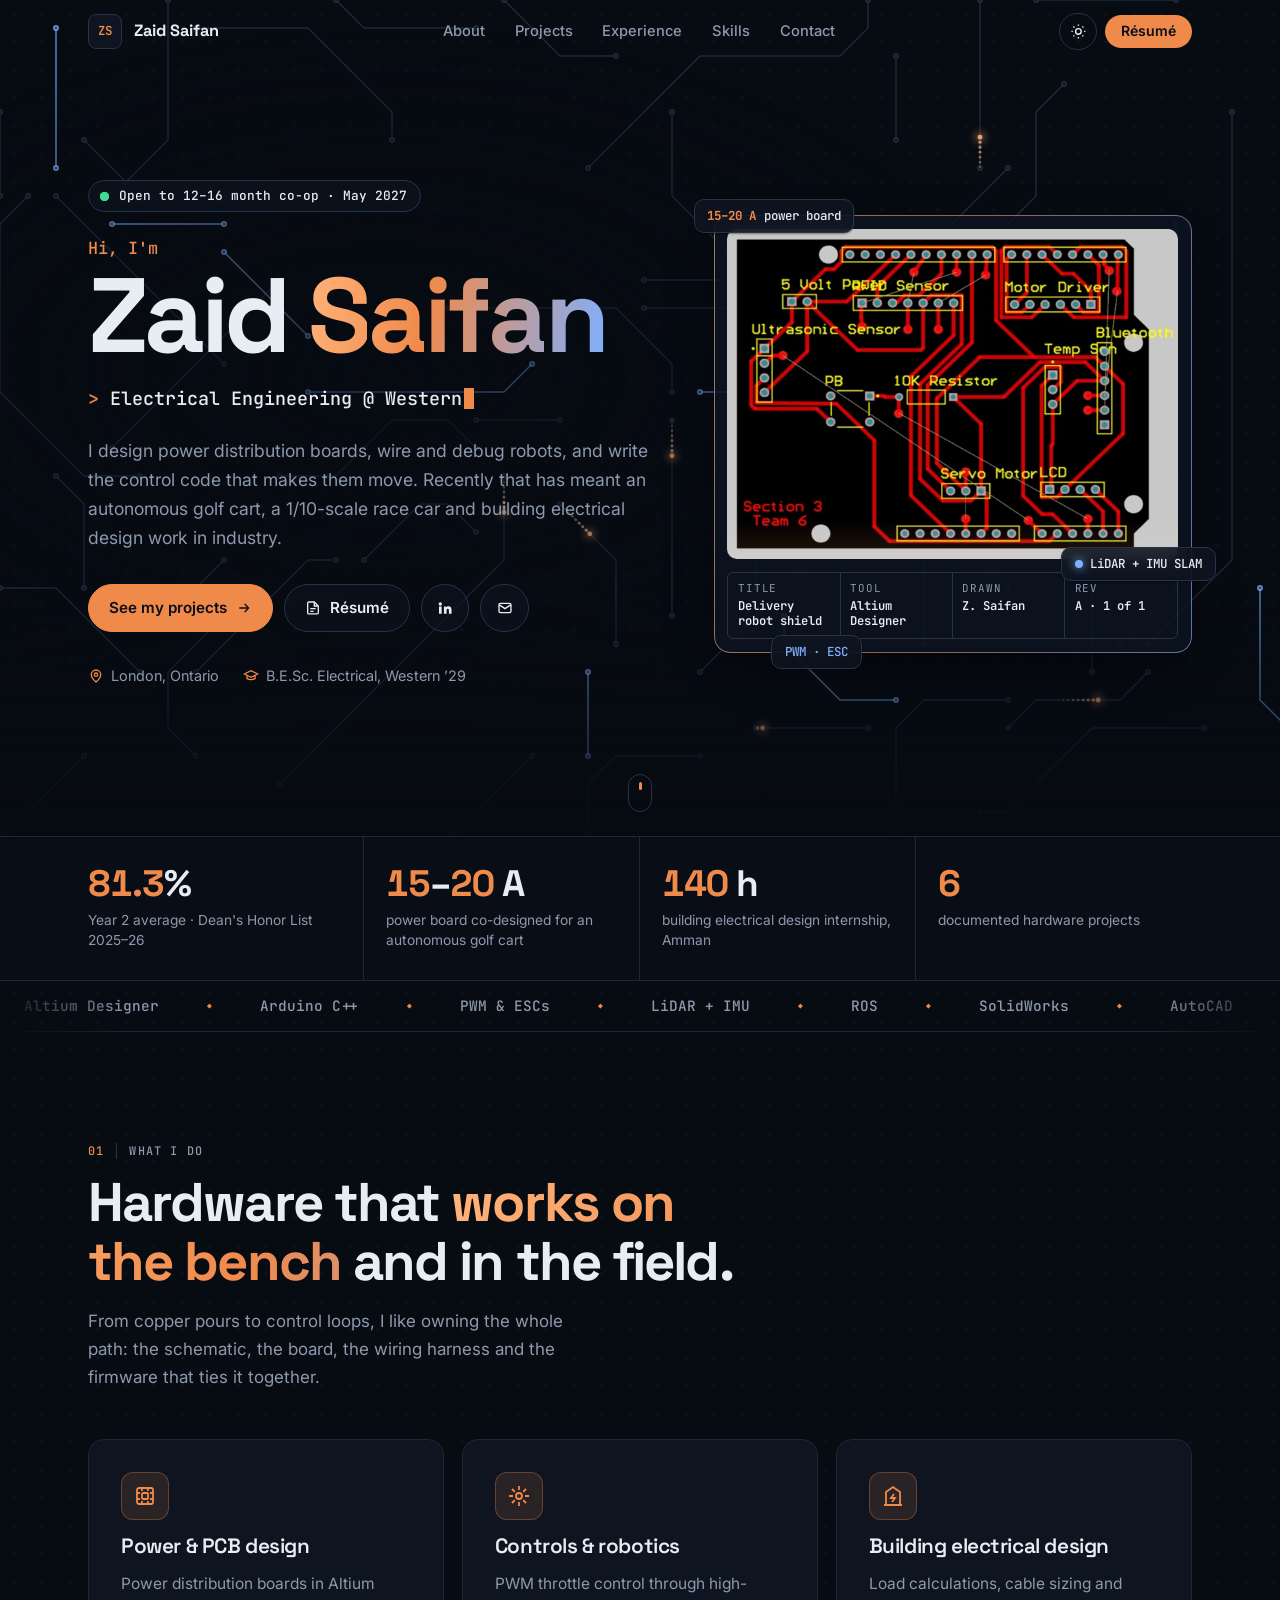
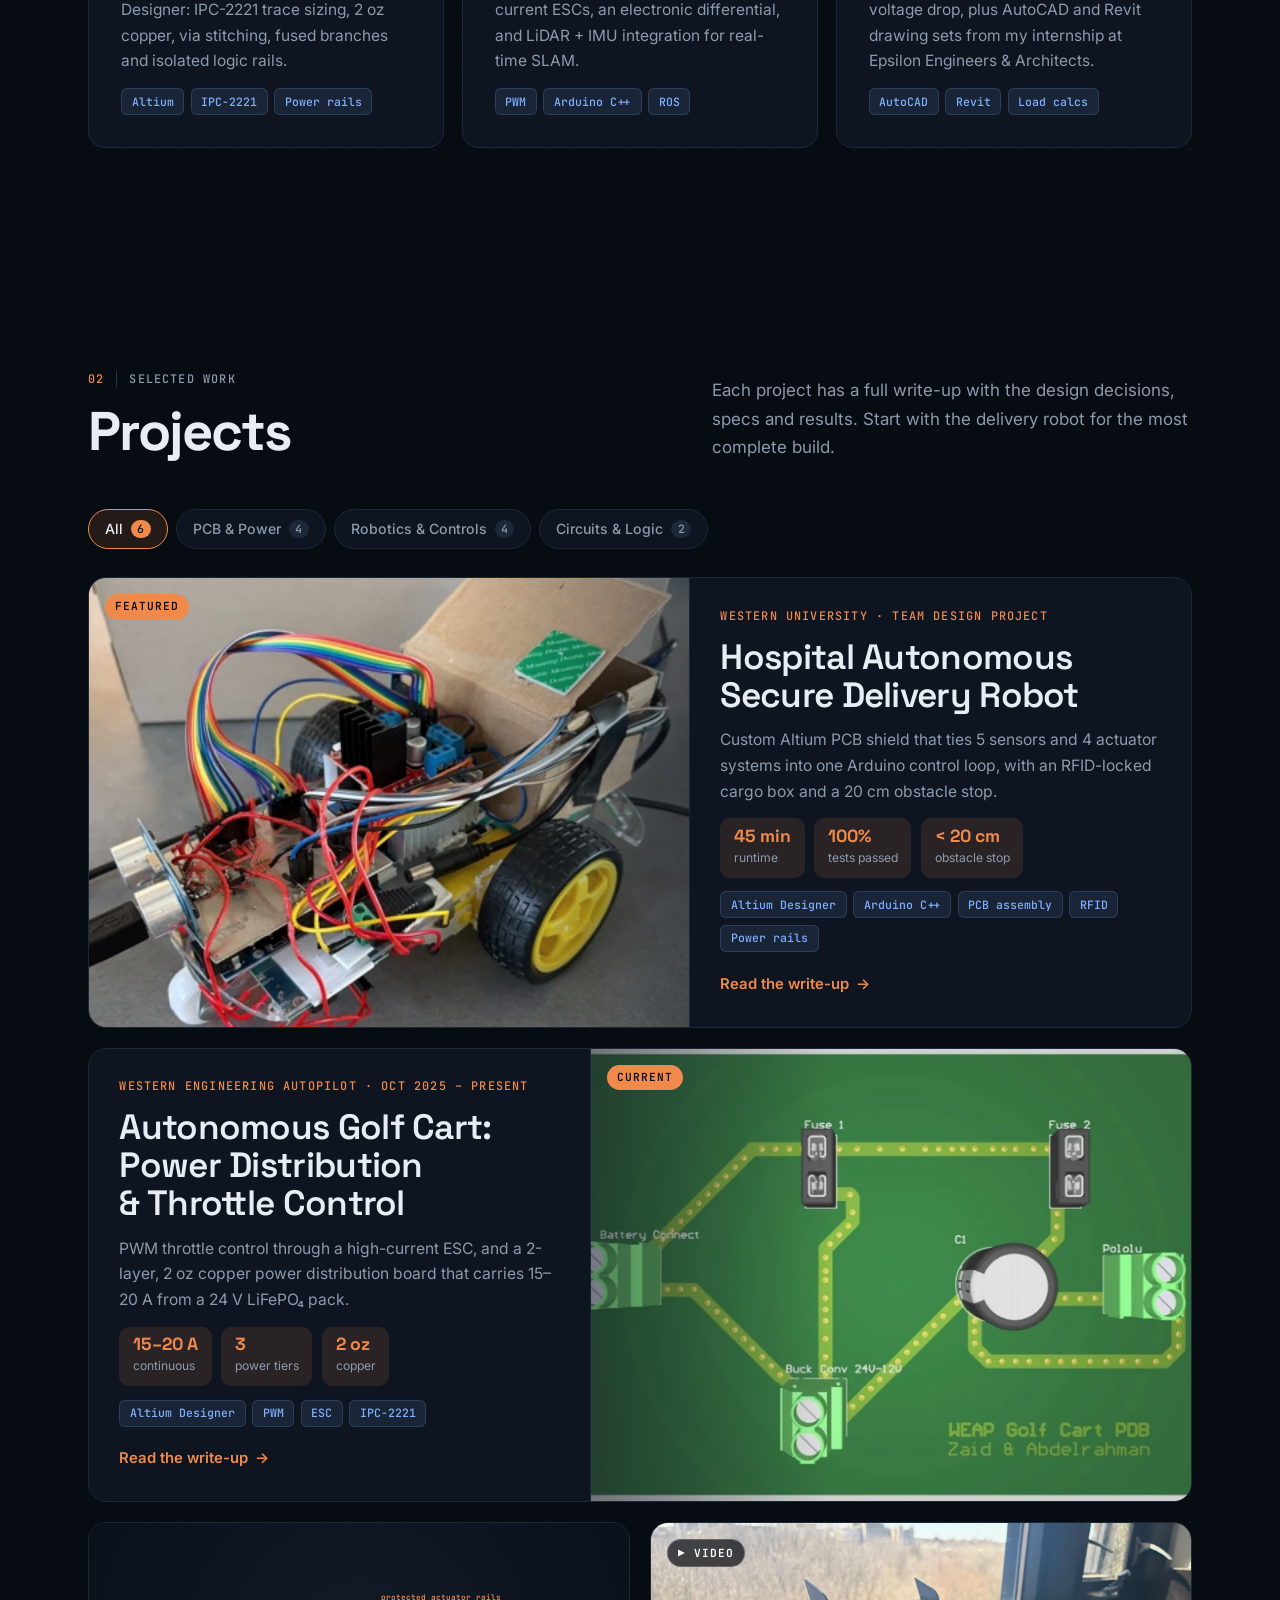
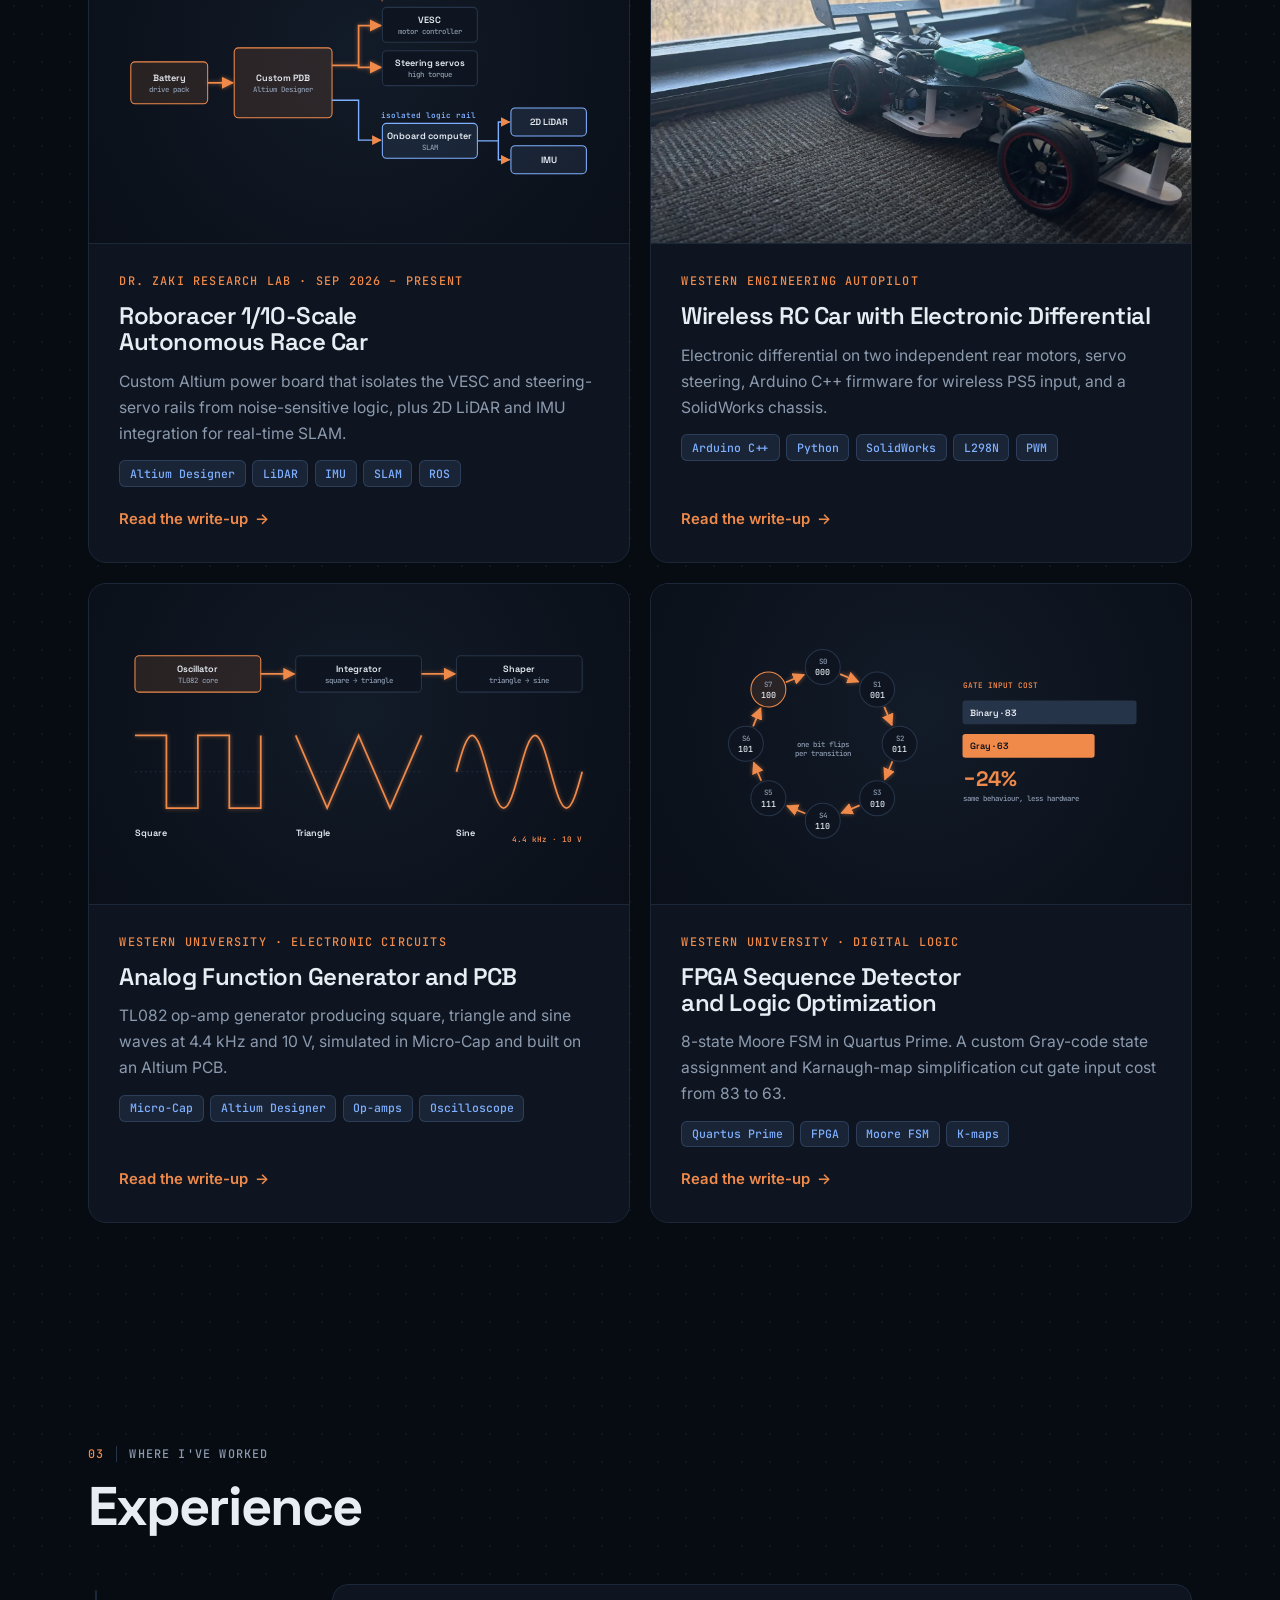
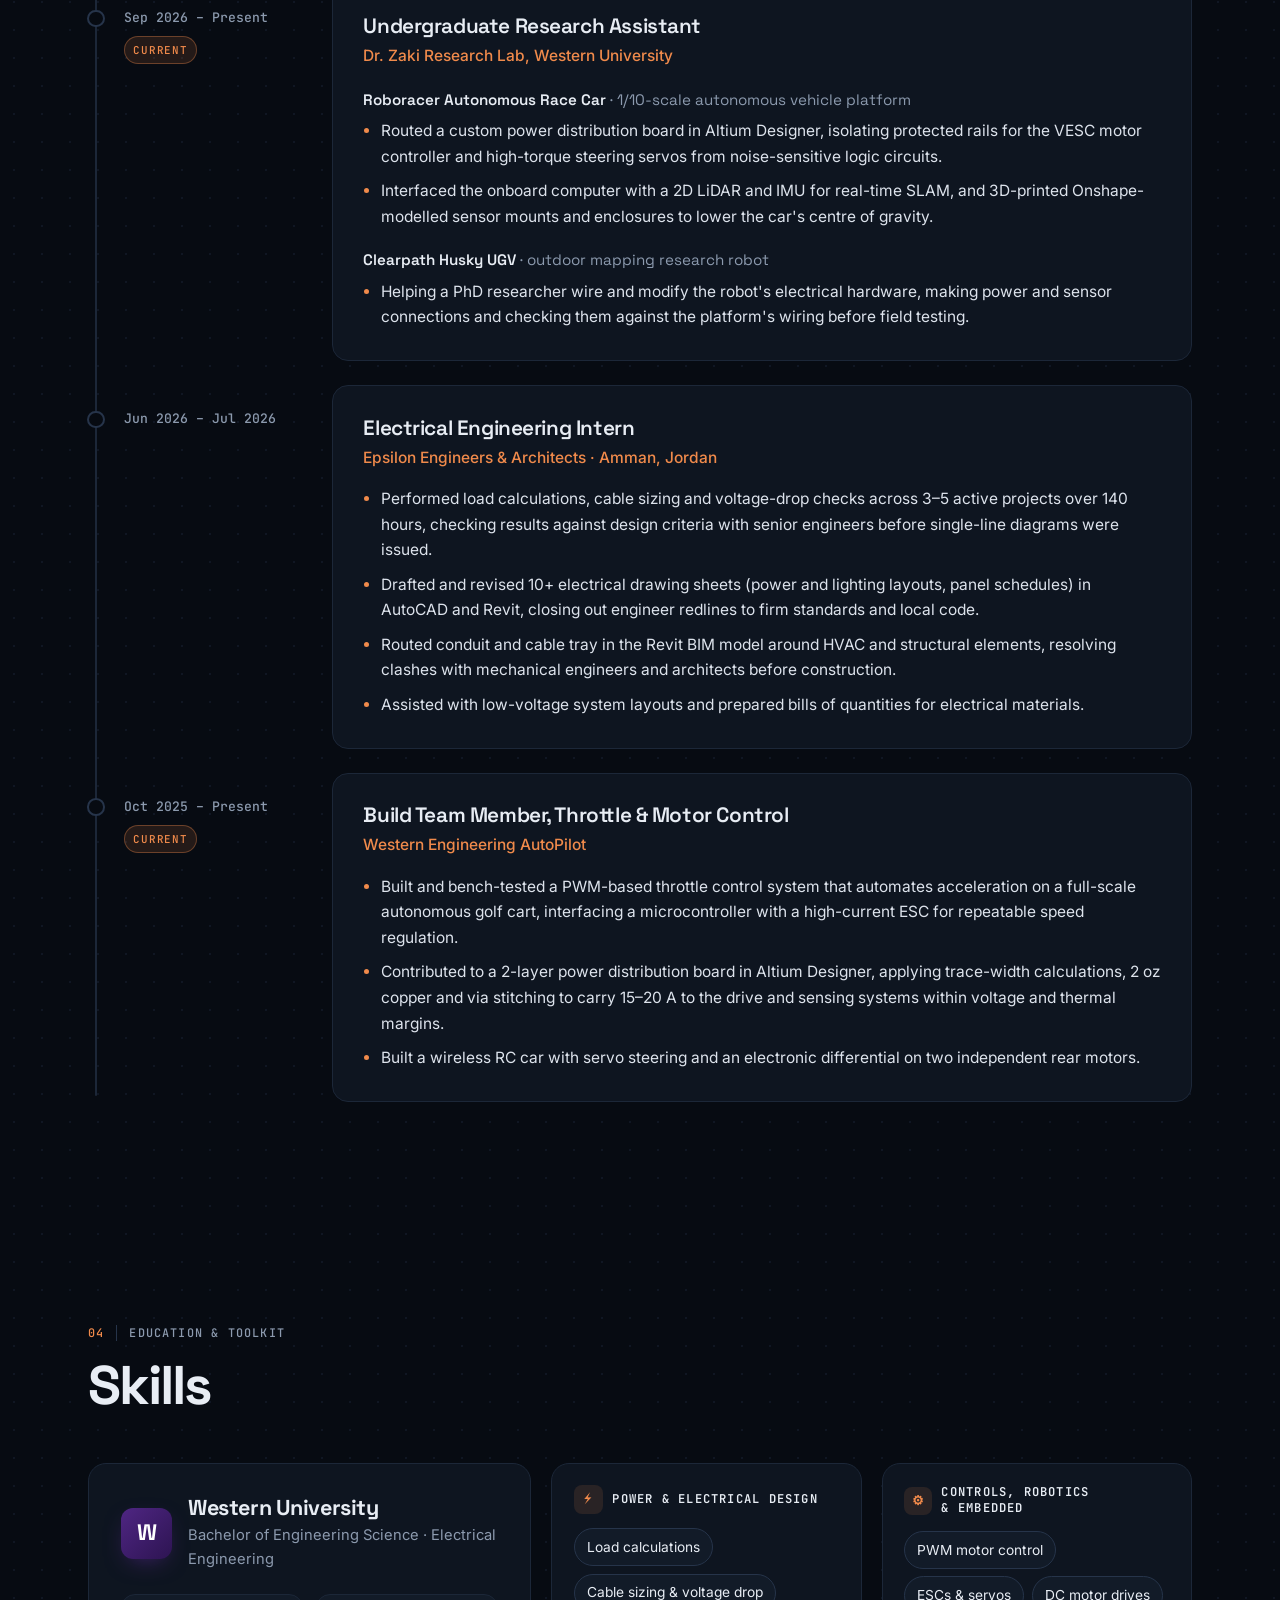
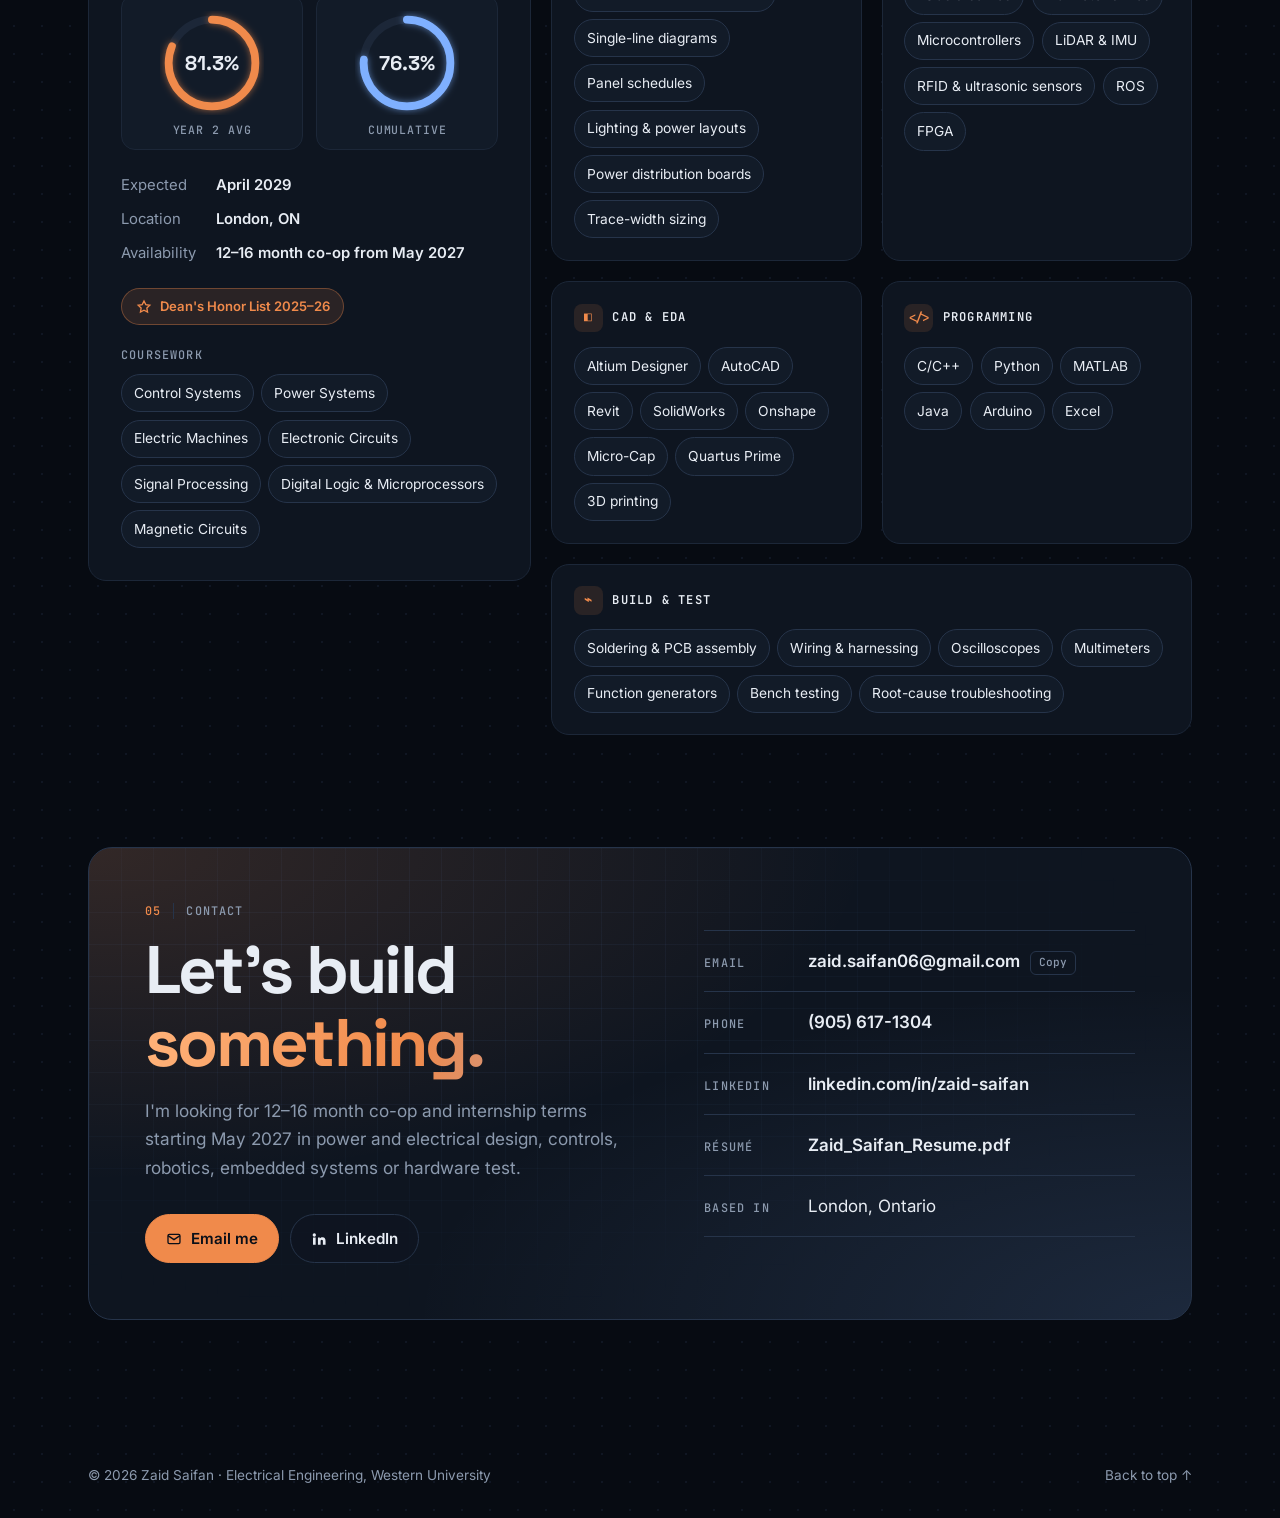
==== commit 824ba698: "Redesign portfolio with animated circuit-board theme Dark/light themes, animated circuit-trace hero," ====
--- a/index.html
+++ b/index.html
@@ -3,156 +3,236 @@
 <head>
 <meta charset="utf-8">
 <meta name="viewport" content="width=device-width, initial-scale=1, viewport-fit=cover">
-<title>Zaid Saifan Portfolio</title>
+<title>Zaid Saifan · Electrical Engineering Portfolio</title>
 <meta name="description" content="Zaid Saifan, Electrical Engineering student at Western University: PCB and power distribution design, robotics, controls and embedded systems projects.">
-<meta property="og:title" content="Zaid Saifan Portfolio">
-<meta property="og:description" content="Zaid Saifan, Electrical Engineering student at Western University: PCB and power distribution design, robotics, controls and embedded systems projects.">
+<meta property="og:title" content="Zaid Saifan · Electrical Engineering Portfolio">
+<meta property="og:description" content="PCB and power distribution design, robotics, controls and embedded systems projects by Zaid Saifan, Western University.">
 <meta property="og:type" content="website">
-<link rel="icon" href="data:image/svg+xml,%3Csvg xmlns='http://www.w3.org/2000/svg' viewBox='0 0 64 64'%3E%3Crect width='64' height='64' rx='12' fill='%231F3A5F'/%3E%3Ctext x='32' y='42' text-anchor='middle' font-family='monospace' font-weight='700' font-size='26' fill='%23F1F3F2'%3EZS%3C/text%3E%3C/svg%3E">
+<meta name="theme-color" content="#070B12">
+<link rel="icon" href="data:image/svg+xml,%3Csvg xmlns='http://www.w3.org/2000/svg' viewBox='0 0 64 64'%3E%3Crect width='64' height='64' rx='14' fill='%230E1520'/%3E%3Cpath d='M14 50h12l8-8h16' stroke='%23F08A4B' stroke-width='3' fill='none'/%3E%3Ccircle cx='50' cy='42' r='3.5' fill='%23F08A4B'/%3E%3Ctext x='32' y='34' text-anchor='middle' font-family='monospace' font-weight='700' font-size='22' fill='%23E8EDF4'%3EZS%3C/text%3E%3C/svg%3E">
+<script>(function(){var d=document.documentElement;d.classList.add('js');try{var t=localStorage.getItem('theme');if(t)d.setAttribute('data-theme',t);}catch(e){}})();</script>
 <link rel="preconnect" href="https://fonts.googleapis.com">
 <link rel="preconnect" href="https://fonts.gstatic.com" crossorigin>
-<link rel="stylesheet" href="https://fonts.googleapis.com/css2?family=Red+Hat+Display:wght@500;600;700;800&family=Red+Hat+Mono:wght@400;500;600&family=Red+Hat+Text:wght@400;500;600;700&display=swap">
+<link rel="stylesheet" href="https://fonts.googleapis.com/css2?family=Inter:wght@400;500;600;700&family=JetBrains+Mono:wght@400;500;600&family=Space+Grotesk:wght@500;600;700&display=swap">
 <link rel="stylesheet" href="assets/css/site.css">
 </head>
-<body>
+<body class="home">
 <a class="skip" href="#main">Skip to content</a>
+<div class="progress" aria-hidden="true"><span></span></div>
+<div class="spotlight" aria-hidden="true"></div>
+
 <header class="site-head">
   <div class="wrap">
-    <a class="brand" href="index.html"><span class="brand-mark">ZS</span><span>Zaid Saifan</span></a>
-    <nav class="nav" aria-label="Main">
-      <a class="keep" href="index.html#work">Projects</a>
-      <a href="index.html#experience">Experience</a>
-      <a href="index.html#skills">Skills</a>
-      <a href="index.html#contact">Contact</a>
+    <a class="brand" href="index.html"><span class="brand-mark">ZS</span><span class="brand-name">Zaid Saifan</span></a>
+    <nav class="nav" id="nav" aria-label="Main">
+      <a href="#about" data-nav="about">About</a>
+      <a href="#work" data-nav="work">Projects</a>
+      <a href="#experience" data-nav="experience">Experience</a>
+      <a href="#skills" data-nav="skills">Skills</a>
+      <a href="#contact" data-nav="contact">Contact</a>
+      <span class="nav-ind" aria-hidden="true"></span>
+    </nav>
+    <div class="head-actions">
+      <button class="icon-btn theme-toggle" type="button" aria-label="Toggle light and dark theme">
+        <svg class="i-sun" viewBox="0 0 24 24" fill="none" stroke="currentColor" stroke-width="2" aria-hidden="true"><circle cx="12" cy="12" r="4"/><path d="M12 2v2M12 20v2M4.9 4.9l1.4 1.4M17.7 17.7l1.4 1.4M2 12h2M20 12h2M4.9 19.1l1.4-1.4M17.7 6.3l1.4-1.4"/></svg>
+        <svg class="i-moon" viewBox="0 0 24 24" fill="none" stroke="currentColor" stroke-width="2" aria-hidden="true"><path d="M21 12.8A9 9 0 1 1 11.2 3a7 7 0 0 0 9.8 9.8Z"/></svg>
+      </button>
       <a class="btn-sm" href="assets/Zaid_Saifan_Resume.pdf" target="_blank" rel="noopener">Résumé</a>
-    </nav>
+      <button class="icon-btn menu-toggle" type="button" aria-label="Open menu" aria-expanded="false" aria-controls="nav"><span></span><span></span></button>
+    </div>
   </div>
 </header>
+
 <main id="main">
+<!-- ================= HERO ================= -->
 <section class="hero" id="top">
+  <canvas class="hero-canvas" aria-hidden="true"></canvas>
+  <div class="hero-fade" aria-hidden="true"></div>
   <div class="wrap hero-grid">
     <div class="hero-copy">
-      <div class="hero-id">
-        <div class="avatar" aria-hidden="true">ZS<img src="assets/img/zaid.jpg" alt=""></div>
-        <span class="status">Open to co-op from May 2027</span>
-      </div>
-      <h1>Zaid<br>Saifan</h1>
-      <p class="role">Electrical Engineering · Power, Controls &amp; Robotics</p>
-      <p class="lede">I'm an electrical engineering student at Western University. I design power distribution boards, wire and debug robots, and write the control code that makes them move. Recently that has meant an autonomous golf cart, a 1/10-scale race car and building electrical design work in industry.</p>
+      <span class="status"><i></i>Open to 12–16 month co-op · May 2027</span>
+      <p class="hello">Hi, I'm</p>
+      <h1 class="hero-name" aria-label="Zaid Saifan"><span class="split">Zaid</span> <span class="split grad">Saifan</span></h1>
+      <p class="typed" aria-live="polite"><span class="prompt">&gt;</span> <span class="typed-text" data-words="Electrical Engineering @ Western|designing power distribution boards|wiring &amp; debugging robots|writing PWM motor control|integrating LiDAR + IMU for SLAM">Electrical Engineering @ Western</span><span class="caret" aria-hidden="true"></span></p>
+      <p class="lede">I design power distribution boards, wire and debug robots, and write the control code that makes them move. Recently that has meant an autonomous golf cart, a 1/10-scale race car and building electrical design work in industry.</p>
       <div class="btns">
-        <a class="btn" href="#work">See my projects</a>
-        <a class="btn btn--ghost" href="assets/Zaid_Saifan_Resume.pdf" target="_blank" rel="noopener"><svg viewBox="0 0 24 24" fill="none" stroke="currentColor" stroke-width="2" aria-hidden="true"><path d="M14 3H6a2 2 0 0 0-2 2v14a2 2 0 0 0 2 2h12a2 2 0 0 0 2-2V9z"/><path d="M14 3v6h6M8 13h8M8 17h5"/></svg>Résumé (PDF)</a>
-        <a class="btn btn--ghost" href="https://www.linkedin.com/in/zaid-saifan-0b369b356" target="_blank" rel="noopener"><svg viewBox="0 0 24 24" fill="currentColor" aria-hidden="true"><path d="M4.98 3.5a2.5 2.5 0 1 1 0 5 2.5 2.5 0 0 1 0-5ZM3 9.75h4v11H3v-11Zm6.5 0h3.8v1.6h.06c.53-1 1.83-2.05 3.77-2.05 4.03 0 4.77 2.6 4.77 6v5.45h-4v-4.83c0-1.15-.02-2.63-1.6-2.63-1.6 0-1.85 1.25-1.85 2.55v4.91h-4v-11Z"/></svg>LinkedIn</a>
+        <a class="btn magnetic" href="#work">See my projects
+          <svg viewBox="0 0 24 24" fill="none" stroke="currentColor" stroke-width="2" aria-hidden="true"><path d="M5 12h14M13 6l6 6-6 6"/></svg></a>
+        <a class="btn btn--ghost magnetic" href="assets/Zaid_Saifan_Resume.pdf" target="_blank" rel="noopener"><svg viewBox="0 0 24 24" fill="none" stroke="currentColor" stroke-width="2" aria-hidden="true"><path d="M14 3H6a2 2 0 0 0-2 2v14a2 2 0 0 0 2 2h12a2 2 0 0 0 2-2V9z"/><path d="M14 3v6h6M8 13h8M8 17h5"/></svg>Résumé</a>
+        <a class="btn btn--ghost btn--icon magnetic" href="https://www.linkedin.com/in/zaid-saifan-0b369b356" target="_blank" rel="noopener" aria-label="LinkedIn"><svg viewBox="0 0 24 24" fill="currentColor" aria-hidden="true"><path d="M4.98 3.5a2.5 2.5 0 1 1 0 5 2.5 2.5 0 0 1 0-5ZM3 9.75h4v11H3v-11Zm6.5 0h3.8v1.6h.06c.53-1 1.83-2.05 3.77-2.05 4.03 0 4.77 2.6 4.77 6v5.45h-4v-4.83c0-1.15-.02-2.63-1.6-2.63-1.6 0-1.85 1.25-1.85 2.55v4.91h-4v-11Z"/></svg></a>
+        <a class="btn btn--ghost btn--icon magnetic" href="mailto:zaid.saifan06@gmail.com" aria-label="Email"><svg viewBox="0 0 24 24" fill="none" stroke="currentColor" stroke-width="2" aria-hidden="true"><rect x="3" y="5" width="18" height="14" rx="2"/><path d="m3 7 9 6 9-6"/></svg></a>
       </div>
       <div class="hero-meta">
         <span><svg viewBox="0 0 24 24" fill="none" stroke="currentColor" stroke-width="2" aria-hidden="true"><path d="M12 21s-7-6.2-7-11a7 7 0 0 1 14 0c0 4.8-7 11-7 11Z"/><circle cx="12" cy="10" r="2.5"/></svg>London, Ontario</span>
         <span><svg viewBox="0 0 24 24" fill="none" stroke="currentColor" stroke-width="2" aria-hidden="true"><path d="m2 9 10-5 10 5-10 5z"/><path d="M6 11v5c3 2 9 2 12 0v-5"/></svg>B.E.Sc. Electrical, Western ’29</span>
-        <span><svg viewBox="0 0 24 24" fill="none" stroke="currentColor" stroke-width="2" aria-hidden="true"><rect x="3" y="5" width="18" height="16" rx="2"/><path d="M3 10h18M8 3v4M16 3v4"/></svg>12–16 month terms</span>
-      </div>
-    </div>
-    <figure class="drawing" style="margin:0">
-      <div class="drawing-img"><img src="assets/img/hospital-pcb-layout.webp" alt="Altium PCB layout of the custom Arduino shield for the hospital delivery robot" width="645" height="473"></div>
-      <div class="titleblock" aria-label="Drawing title block">
-        <div><span>Title</span><b>Delivery robot shield</b></div>
-        <div><span>Tool</span><b>Altium Designer</b></div>
-        <div><span>Drawn</span><b>Z. Saifan</b></div>
-        <div><span>Rev</span><b>A · 1 of 1</b></div>
-      </div>
-    </figure>
-  </div>
-</section>
-
+      </div>
+    </div>
+
+    <div class="hero-visual">
+      <figure class="board tilt" data-tilt="8">
+        <div class="board-img">
+          <img src="assets/img/hospital-pcb-layout.webp" alt="Altium PCB layout of the custom Arduino shield for the hospital delivery robot" width="645" height="473">
+          <span class="scan" aria-hidden="true"></span>
+        </div>
+        <div class="titleblock" aria-label="Drawing title block">
+          <div><span>Title</span><b>Delivery robot shield</b></div>
+          <div><span>Tool</span><b>Altium Designer</b></div>
+          <div><span>Drawn</span><b>Z. Saifan</b></div>
+          <div><span>Rev</span><b>A · 1 of 1</b></div>
+        </div>
+      </figure>
+      <span class="float-chip c1" aria-hidden="true"><b>15–20 A</b> power board</span>
+      <span class="float-chip c2" aria-hidden="true"><i></i>LiDAR + IMU SLAM</span>
+      <span class="float-chip c3" aria-hidden="true">PWM · ESC</span>
+    </div>
+  </div>
+  <a class="scroll-cue" href="#about" aria-label="Scroll to about"><span></span></a>
+</section>
+
+<!-- ================= FACTS ================= -->
 <section class="facts" aria-label="At a glance">
-  <div class="wrap">
-    <div class="fact"><b>81.3%</b><span>Year 2 average · Dean's Honor List 2025–26</span></div>
-    <div class="fact"><b>15–20 A</b><span>power board co-designed for an autonomous golf cart</span></div>
-    <div class="fact"><b>140 h</b><span>building electrical design internship, Amman</span></div>
-    <div class="fact"><b>6</b><span>documented hardware projects below</span></div>
-  </div>
-</section>
-
+  <div class="wrap facts-grid">
+    <div class="fact" data-reveal><b><span data-count="81.3" data-dec="1">81.3</span>%</b><span>Year 2 average · Dean's Honor List 2025–26</span></div>
+    <div class="fact" data-reveal><b><span data-count="15">15</span>–<span data-count="20">20</span> A</b><span>power board co-designed for an autonomous golf cart</span></div>
+    <div class="fact" data-reveal><b><span data-count="140">140</span> h</b><span>building electrical design internship, Amman</span></div>
+    <div class="fact" data-reveal><b><span data-count="6">6</span></b><span>documented hardware projects</span></div>
+  </div>
+</section>
+
+<div class="marquee" aria-hidden="true">
+  <div class="marquee-track">
+    <span>Altium Designer</span><span>Arduino C++</span><span>PWM &amp; ESCs</span><span>LiDAR + IMU</span><span>ROS</span><span>SolidWorks</span><span>AutoCAD</span><span>Revit</span><span>Quartus Prime</span><span>Micro-Cap</span><span>MATLAB</span><span>Python</span><span>Onshape</span><span>IPC-2221</span>
+    <span>Altium Designer</span><span>Arduino C++</span><span>PWM &amp; ESCs</span><span>LiDAR + IMU</span><span>ROS</span><span>SolidWorks</span><span>AutoCAD</span><span>Revit</span><span>Quartus Prime</span><span>Micro-Cap</span><span>MATLAB</span><span>Python</span><span>Onshape</span><span>IPC-2221</span>
+  </div>
+</div>
+
+<!-- ================= ABOUT ================= -->
+<section class="section" id="about">
+  <div class="wrap">
+    <div class="section-head" data-reveal>
+      <div><p class="label"><span class="num">01</span>What I do</p><h2>Hardware that <span class="grad">works on the bench</span> and in the field.</h2></div>
+      <p>From copper pours to control loops, I like owning the whole path: the schematic, the board, the wiring harness and the firmware that ties it together.</p>
+    </div>
+    <div class="pillars">
+      <article class="pillar spot" data-reveal>
+        <div class="pillar-icon"><svg viewBox="0 0 24 24" fill="none" stroke="currentColor" stroke-width="1.8" aria-hidden="true"><rect x="4" y="4" width="16" height="16" rx="2"/><path d="M9 4v3M15 4v3M9 17v3M15 17v3M4 9h3M4 15h3M17 9h3M17 15h3"/><rect x="9" y="9" width="6" height="6" rx="1"/></svg></div>
+        <h3>Power &amp; PCB design</h3>
+        <p>Power distribution boards in Altium Designer: IPC-2221 trace sizing, 2 oz copper, via stitching, fused branches and isolated logic rails.</p>
+        <ul class="tags"><li>Altium</li><li>IPC-2221</li><li>Power rails</li></ul>
+      </article>
+      <article class="pillar spot" data-reveal>
+        <div class="pillar-icon"><svg viewBox="0 0 24 24" fill="none" stroke="currentColor" stroke-width="1.8" aria-hidden="true"><circle cx="12" cy="12" r="3"/><path d="M12 2v4M12 18v4M2 12h4M18 12h4M5 5l2.8 2.8M16.2 16.2 19 19M5 19l2.8-2.8M16.2 7.8 19 5"/></svg></div>
+        <h3>Controls &amp; robotics</h3>
+        <p>PWM throttle control through high-current ESCs, an electronic differential, and LiDAR + IMU integration for real-time SLAM.</p>
+        <ul class="tags"><li>PWM</li><li>Arduino C++</li><li>ROS</li></ul>
+      </article>
+      <article class="pillar spot" data-reveal>
+        <div class="pillar-icon"><svg viewBox="0 0 24 24" fill="none" stroke="currentColor" stroke-width="1.8" aria-hidden="true"><path d="M3 21h18M5 21V8l7-5 7 5v13"/><path d="M13 10l-3 4h4l-3 4"/></svg></div>
+        <h3>Building electrical design</h3>
+        <p>Load calculations, cable sizing and voltage drop, plus AutoCAD and Revit drawing sets from my internship at Epsilon Engineers &amp; Architects.</p>
+        <ul class="tags"><li>AutoCAD</li><li>Revit</li><li>Load calcs</li></ul>
+      </article>
+    </div>
+  </div>
+</section>
+
+<!-- ================= PROJECTS ================= -->
 <section class="section" id="work">
   <div class="wrap">
-    <div class="section-head">
-      <div><p class="label">Selected work</p><h2>Projects</h2></div>
+    <div class="section-head" data-reveal>
+      <div><p class="label"><span class="num">02</span>Selected work</p><h2>Projects</h2></div>
       <p>Each project has a full write-up with the design decisions, specs and results. Start with the delivery robot for the most complete build.</p>
     </div>
+
+    <div class="filters" role="group" aria-label="Filter projects" data-reveal>
+      <button type="button" class="is-on" data-filter="all">All <span>6</span></button>
+      <button type="button" data-filter="pcb">PCB &amp; Power <span>4</span></button>
+      <button type="button" data-filter="robotics">Robotics &amp; Controls <span>4</span></button>
+      <button type="button" data-filter="circuits">Circuits &amp; Logic <span>2</span></button>
+    </div>
+
     <div class="projects">
-      <a class="proj proj--feature" href="projects/hospital-delivery-robot.html">
-  <div class="proj-media"><img src="assets/img/hospital-robot.webp" alt="The assembled hospital delivery robot with its custom PCB shield and RFID-locked cargo box" loading="lazy"></div>
-  <div class="proj-body">
-    <p class="label label--copper">Western University · Team design project</p>
-    <h3>Hospital Autonomous Secure Delivery Robot</h3>
-    <p>Custom Altium PCB shield that ties 5 sensors and 4 actuator systems into one Arduino control loop, with an RFID-locked cargo box and a 20 cm obstacle stop.</p>
-    <ul class="tags"><li>Altium Designer</li><li>Arduino C++</li><li>PCB assembly</li><li>RFID</li><li>Power rails</li></ul>
-    <span class="proj-more">Read the write-up <span aria-hidden="true">→</span></span>
-  </div>
-</a>
-      <a class="proj" href="projects/golf-cart-power-and-throttle.html">
-  <div class="proj-media"><img src="assets/img/pdb-3d.webp" alt="3D render of the golf cart power distribution board in Altium" loading="lazy"></div>
-  <div class="proj-body">
-    <p class="label label--copper">Western Engineering AutoPilot · Oct 2025 – present</p>
-    <h3>Autonomous Golf Cart: Power Distribution &amp; Throttle Control</h3>
-    <p>PWM throttle control through a high-current ESC, and a 2-layer, 2 oz copper power distribution board that carries 15–20 A from a 24 V LiFePO₄ pack.</p>
-    <ul class="tags"><li>Altium Designer</li><li>PWM</li><li>ESC</li><li>IPC-2221</li><li>24 V LiFePO₄</li></ul>
-    <span class="proj-more">Read the write-up <span aria-hidden="true">→</span></span>
-  </div>
-</a>
-      <div class="proj-pair">
-        <a class="proj" href="projects/roboracer-autonomous-race-car.html">
-  <div class="proj-media"><svg viewBox="0 0 680 280" role="img" aria-label="Power distribution: battery feeds a custom board that separates protected actuator rails from an isolated logic rail"><defs><marker id="ahb" viewBox="0 0 10 10" refX="9" refY="5" markerWidth="7" markerHeight="7" orient="auto-start-reverse"><path d="M0 0 10 5 0 10z" style="fill:var(--copper)"/></marker></defs><rect class="dg-box-cu" x="14" y="110" width="110" height="60" rx="6"/><text class="dg-t" x="69.0" y="137.0" text-anchor="middle">Battery</text><text class="dg-s" x="69.0" y="153.0" text-anchor="middle">drive pack</text><path class="dg-cu" d="M124 140 H160" marker-end="url(#ahb)"/><rect class="dg-box-cu" x="162" y="90" width="140" height="100" rx="6"/><text class="dg-t" x="232.0" y="137.0" text-anchor="middle">Custom PDB</text><text class="dg-s" x="232.0" y="153.0" text-anchor="middle">Altium Designer</text><path class="dg-cu" d="M302 115 H340 V58 H372" marker-end="url(#ahb)"/><path class="dg-cu" d="M340 115 V118 H372" marker-end="url(#ahb)"/><text class="dg-cu-t" x="372" y="22">protected actuator rails</text><rect class="dg-box" x="374" y="32" width="136" height="50" rx="6"/><text class="dg-t" x="442.0" y="54.0" text-anchor="middle">VESC</text><text class="dg-s" x="442.0" y="70.0" text-anchor="middle">motor controller</text><rect class="dg-box" x="374" y="94" width="136" height="50" rx="6"/><text class="dg-t" x="442.0" y="116.0" text-anchor="middle">Steering servos</text><text class="dg-s" x="442.0" y="132.0" text-anchor="middle">high torque</text><path class="dg-mask" d="M302 165 H340 V222 H372" marker-end="url(#ahb)"/><text class="dg-cu-t" x="372" y="190" style="fill:var(--mask)">isolated logic rail</text><rect class="dg-box-mask" x="374" y="198" width="136" height="50" rx="6"/><text class="dg-t" x="442.0" y="220.0" text-anchor="middle">Onboard computer</text><text class="dg-s" x="442.0" y="236.0" text-anchor="middle">SLAM</text><path class="dg-mask" d="M510 223 H540 V196 H556" marker-end="url(#ahb)"/><path class="dg-mask" d="M540 223 V250 H556" marker-end="url(#ahb)"/><rect class="dg-box-mask" x="558" y="176" width="108" height="40" rx="6"/><text class="dg-t" x="612.0" y="200.5" text-anchor="middle">2D LiDAR</text><rect class="dg-box-mask" x="558" y="230" width="108" height="40" rx="6"/><text class="dg-t" x="612.0" y="254.5" text-anchor="middle">IMU</text></svg></div>
-  <div class="proj-body">
-    <p class="label label--copper">Dr. Zaki Research Lab, Western University · Sep 2026 – present</p>
-    <h3>Roboracer 1/10-Scale Autonomous Race Car</h3>
-    <p>Custom Altium power board that isolates the VESC and steering-servo rails from noise-sensitive logic, plus 2D LiDAR and IMU integration for real-time SLAM.</p>
-    <ul class="tags"><li>Altium Designer</li><li>LiDAR</li><li>IMU</li><li>SLAM</li><li>ROS</li><li>Onshape</li></ul>
-    <span class="proj-more">Read the write-up <span aria-hidden="true">→</span></span>
-  </div>
-</a>
-        <a class="proj" href="projects/wireless-rc-car.html">
-  <div class="proj-media"><img src="assets/img/rc-three-quarter.webp" alt="The finished wireless RC car with its printed front wing, rear wing and red-rimmed wheels" loading="lazy"></div>
-  <div class="proj-body">
-    <p class="label label--copper">Western Engineering AutoPilot</p>
-    <h3>Wireless RC Car with Electronic Differential</h3>
-    <p>Electronic differential on two independent rear motors, servo steering, Arduino C++ firmware for wireless PS5 input, and a SolidWorks chassis.</p>
-    <ul class="tags"><li>Arduino C++</li><li>Python</li><li>SolidWorks</li><li>L298N</li><li>PWM</li></ul>
-    <span class="proj-more">Read the write-up <span aria-hidden="true">→</span></span>
-  </div>
-</a>
-      </div>
-      <div class="proj-pair">
-        <a class="proj" href="projects/analog-function-generator.html">
-  <div class="proj-media"><svg viewBox="0 0 680 300" role="img" aria-label="Three-stage signal chain producing square, triangle and sine waves at 4.4 kHz and 10 V"><defs><marker id="ahw" viewBox="0 0 10 10" refX="9" refY="5" markerWidth="7" markerHeight="7" orient="auto-start-reverse"><path d="M0 0 10 5 0 10z" style="fill:var(--copper)"/></marker></defs><rect class="dg-box-cu" x="20" y="24" width="180" height="52" rx="6"/><text class="dg-t" x="110.0" y="47.0" text-anchor="middle">Oscillator</text><text class="dg-s" x="110.0" y="63.0" text-anchor="middle">TL082 core</text><rect class="dg-box" x="250" y="24" width="180" height="52" rx="6"/><text class="dg-t" x="340.0" y="47.0" text-anchor="middle">Integrator</text><text class="dg-s" x="340.0" y="63.0" text-anchor="middle">square → triangle</text><rect class="dg-box" x="480" y="24" width="180" height="52" rx="6"/><text class="dg-t" x="570.0" y="47.0" text-anchor="middle">Shaper</text><text class="dg-s" x="570.0" y="63.0" text-anchor="middle">triangle → sine</text><path class="dg-cu" d="M200 50 H248" marker-end="url(#ahw)"/><path class="dg-cu" d="M430 50 H478" marker-end="url(#ahw)"/><line class="dg-grid" x1="20" y1="190" x2="200" y2="190"/><path class="dg-cu" d="M20.0,138.0 L21.0,138.0 L22.0,138.0 L23.0,138.0 L24.0,138.0 L25.0,138.0 L26.0,138.0 L27.0,138.0 L28.0,138.0 L29.0,138.0 L30.0,138.0 L31.0,138.0 L32.0,138.0 L33.0,138.0 L34.0,138.0 L35.0,138.0 L36.0,138.0 L37.0,138.0 L38.0,138.0 L39.0,138.0 L40.0,138.0 L41.0,138.0 L42.0,138.0 L43.0,138.0 L44.0,138.0 L45.0,138.0 L46.0,138.0 L47.0,138.0 L48.0,138.0 L49.0,138.0 L50.0,138.0 L51.0,138.0 L52.0,138.0 L53.0,138.0 L54.0,138.0 L55.0,138.0 L56.0,138.0 L57.0,138.0 L58.0,138.0 L59.0,138.0 L60.0,138.0 L61.0,138.0 L62.0,138.0 L63.0,138.0 L64.0,138.0 L65.0,242.0 L66.0,242.0 L67.0,242.0 L68.0,242.0 L69.0,242.0 L70.0,242.0 L71.0,242.0 L72.0,242.0 L73.0,242.0 L74.0,242.0 L75.0,242.0 L76.0,242.0 L77.0,242.0 L78.0,242.0 L79.0,242.0 L80.0,242.0 L81.0,242.0 L82.0,242.0 L83.0,242.0 L84.0,242.0 L85.0,242.0 L86.0,242.0 L87.0,242.0 L88.0,242.0 L89.0,242.0 L90.0,242.0 L91.0,242.0 L92.0,242.0 L93.0,242.0 L94.0,242.0 L95.0,242.0 L96.0,242.0 L97.0,242.0 L98.0,242.0 L99.0,242.0 L100.0,242.0 L101.0,242.0 L102.0,242.0 L103.0,242.0 L104.0,242.0 L105.0,242.0 L106.0,242.0 L107.0,242.0 L108.0,242.0 L109.0,242.0 L110.0,138.0 L111.0,138.0 L112.0,138.0 L113.0,138.0 L114.0,138.0 L115.0,138.0 L116.0,138.0 L117.0,138.0 L118.0,138.0 L119.0,138.0 L120.0,138.0 L121.0,138.0 L122.0,138.0 L123.0,138.0 L124.0,138.0 L125.0,138.0 L126.0,138.0 L127.0,138.0 L128.0,138.0 L129.0,138.0 L130.0,138.0 L131.0,138.0 L132.0,138.0 L133.0,138.0 L134.0,138.0 L135.0,138.0 L136.0,138.0 L137.0,138.0 L138.0,138.0 L139.0,138.0 L140.0,138.0 L141.0,138.0 L142.0,138.0 L143.0,138.0 L144.0,138.0 L145.0,138.0 L146.0,138.0 L147.0,138.0 L148.0,138.0 L149.0,138.0 L150.0,138.0 L151.0,138.0 L152.0,138.0 L153.0,138.0 L154.0,138.0 L155.0,242.0 L156.0,242.0 L157.0,242.0 L158.0,242.0 L159.0,242.0 L160.0,242.0 L161.0,242.0 L162.0,242.0 L163.0,242.0 L164.0,242.0 L165.0,242.0 L166.0,242.0 L167.0,242.0 L168.0,242.0 L169.0,242.0 L170.0,242.0 L171.0,242.0 L172.0,242.0 L173.0,242.0 L174.0,242.0 L175.0,242.0 L176.0,242.0 L177.0,242.0 L178.0,242.0 L179.0,242.0 L180.0,242.0 L181.0,242.0 L182.0,242.0 L183.0,242.0 L184.0,242.0 L185.0,242.0 L186.0,242.0 L187.0,242.0 L188.0,242.0 L189.0,242.0 L190.0,242.0 L191.0,242.0 L192.0,242.0 L193.0,242.0 L194.0,242.0 L195.0,242.0 L196.0,242.0 L197.0,242.0 L198.0,242.0 L199.0,242.0 L200.0,138.0"/><text class="dg-t" x="20" y="282">Square</text><line class="dg-grid" x1="250" y1="190" x2="430" y2="190"/><path class="dg-cu" d="M250.0,138.0 L251.0,140.3 L252.0,142.6 L253.0,144.9 L254.0,147.2 L255.0,149.6 L256.0,151.9 L257.0,154.2 L258.0,156.5 L259.0,158.8 L260.0,161.1 L261.0,163.4 L262.0,165.7 L263.0,168.0 L264.0,170.4 L265.0,172.7 L266.0,175.0 L267.0,177.3 L268.0,179.6 L269.0,181.9 L270.0,184.2 L271.0,186.5 L272.0,188.8 L273.0,191.2 L274.0,193.5 L275.0,195.8 L276.0,198.1 L277.0,200.4 L278.0,202.7 L279.0,205.0 L280.0,207.3 L281.0,209.6 L282.0,212.0 L283.0,214.3 L284.0,216.6 L285.0,218.9 L286.0,221.2 L287.0,223.5 L288.0,225.8 L289.0,228.1 L290.0,230.4 L291.0,232.8 L292.0,235.1 L293.0,237.4 L294.0,239.7 L295.0,242.0 L296.0,239.7 L297.0,237.4 L298.0,235.1 L299.0,232.8 L300.0,230.4 L301.0,228.1 L302.0,225.8 L303.0,223.5 L304.0,221.2 L305.0,218.9 L306.0,216.6 L307.0,214.3 L308.0,212.0 L309.0,209.6 L310.0,207.3 L311.0,205.0 L312.0,202.7 L313.0,200.4 L314.0,198.1 L315.0,195.8 L316.0,193.5 L317.0,191.2 L318.0,188.8 L319.0,186.5 L320.0,184.2 L321.0,181.9 L322.0,179.6 L323.0,177.3 L324.0,175.0 L325.0,172.7 L326.0,170.4 L327.0,168.0 L328.0,165.7 L329.0,163.4 L330.0,161.1 L331.0,158.8 L332.0,156.5 L333.0,154.2 L334.0,151.9 L335.0,149.6 L336.0,147.2 L337.0,144.9 L338.0,142.6 L339.0,140.3 L340.0,138.0 L341.0,140.3 L342.0,142.6 L343.0,144.9 L344.0,147.2 L345.0,149.6 L346.0,151.9 L347.0,154.2 L348.0,156.5 L349.0,158.8 L350.0,161.1 L351.0,163.4 L352.0,165.7 L353.0,168.0 L354.0,170.4 L355.0,172.7 L356.0,175.0 L357.0,177.3 L358.0,179.6 L359.0,181.9 L360.0,184.2 L361.0,186.5 L362.0,188.8 L363.0,191.2 L364.0,193.5 L365.0,195.8 L366.0,198.1 L367.0,200.4 L368.0,202.7 L369.0,205.0 L370.0,207.3 L371.0,209.6 L372.0,212.0 L373.0,214.3 L374.0,216.6 L375.0,218.9 L376.0,221.2 L377.0,223.5 L378.0,225.8 L379.0,228.1 L380.0,230.4 L381.0,232.8 L382.0,235.1 L383.0,237.4 L384.0,239.7 L385.0,242.0 L386.0,239.7 L387.0,237.4 L388.0,235.1 L389.0,232.8 L390.0,230.4 L391.0,228.1 L392.0,225.8 L393.0,223.5 L394.0,221.2 L395.0,218.9 L396.0,216.6 L397.0,214.3 L398.0,212.0 L399.0,209.6 L400.0,207.3 L401.0,205.0 L402.0,202.7 L403.0,200.4 L404.0,198.1 L405.0,195.8 L406.0,193.5 L407.0,191.2 L408.0,188.8 L409.0,186.5 L410.0,184.2 L411.0,181.9 L412.0,179.6 L413.0,177.3 L414.0,175.0 L415.0,172.7 L416.0,170.4 L417.0,168.0 L418.0,165.7 L419.0,163.4 L420.0,161.1 L421.0,158.8 L422.0,156.5 L423.0,154.2 L424.0,151.9 L425.0,149.6 L426.0,147.2 L427.0,144.9 L428.0,142.6 L429.0,140.3 L430.0,138.0"/><text class="dg-t" x="250" y="282">Triangle</text><line class="dg-grid" x1="480" y1="190" x2="660" y2="190"/><path class="dg-cu" d="M480.0,190.0 L481.0,186.4 L482.0,182.8 L483.0,179.2 L484.0,175.7 L485.0,172.2 L486.0,168.8 L487.0,165.6 L488.0,162.4 L489.0,159.4 L490.0,156.6 L491.0,153.9 L492.0,151.4 L493.0,149.0 L494.0,146.9 L495.0,145.0 L496.0,143.3 L497.0,141.8 L498.0,140.5 L499.0,139.5 L500.0,138.8 L501.0,138.3 L502.0,138.0 L503.0,138.0 L504.0,138.3 L505.0,138.8 L506.0,139.5 L507.0,140.5 L508.0,141.8 L509.0,143.3 L510.0,145.0 L511.0,146.9 L512.0,149.0 L513.0,151.4 L514.0,153.9 L515.0,156.6 L516.0,159.4 L517.0,162.4 L518.0,165.6 L519.0,168.8 L520.0,172.2 L521.0,175.7 L522.0,179.2 L523.0,182.8 L524.0,186.4 L525.0,190.0 L526.0,193.6 L527.0,197.2 L528.0,200.8 L529.0,204.3 L530.0,207.8 L531.0,211.2 L532.0,214.4 L533.0,217.6 L534.0,220.6 L535.0,223.4 L536.0,226.1 L537.0,228.6 L538.0,231.0 L539.0,233.1 L540.0,235.0 L541.0,236.7 L542.0,238.2 L543.0,239.5 L544.0,240.5 L545.0,241.2 L546.0,241.7 L547.0,242.0 L548.0,242.0 L549.0,241.7 L550.0,241.2 L551.0,240.5 L552.0,239.5 L553.0,238.2 L554.0,236.7 L555.0,235.0 L556.0,233.1 L557.0,231.0 L558.0,228.6 L559.0,226.1 L560.0,223.4 L561.0,220.6 L562.0,217.6 L563.0,214.4 L564.0,211.2 L565.0,207.8 L566.0,204.3 L567.0,200.8 L568.0,197.2 L569.0,193.6 L570.0,190.0 L571.0,186.4 L572.0,182.8 L573.0,179.2 L574.0,175.7 L575.0,172.2 L576.0,168.8 L577.0,165.6 L578.0,162.4 L579.0,159.4 L580.0,156.6 L581.0,153.9 L582.0,151.4 L583.0,149.0 L584.0,146.9 L585.0,145.0 L586.0,143.3 L587.0,141.8 L588.0,140.5 L589.0,139.5 L590.0,138.8 L591.0,138.3 L592.0,138.0 L593.0,138.0 L594.0,138.3 L595.0,138.8 L596.0,139.5 L597.0,140.5 L598.0,141.8 L599.0,143.3 L600.0,145.0 L601.0,146.9 L602.0,149.0 L603.0,151.4 L604.0,153.9 L605.0,156.6 L606.0,159.4 L607.0,162.4 L608.0,165.6 L609.0,168.8 L610.0,172.2 L611.0,175.7 L612.0,179.2 L613.0,182.8 L614.0,186.4 L615.0,190.0 L616.0,193.6 L617.0,197.2 L618.0,200.8 L619.0,204.3 L620.0,207.8 L621.0,211.2 L622.0,214.4 L623.0,217.6 L624.0,220.6 L625.0,223.4 L626.0,226.1 L627.0,228.6 L628.0,231.0 L629.0,233.1 L630.0,235.0 L631.0,236.7 L632.0,238.2 L633.0,239.5 L634.0,240.5 L635.0,241.2 L636.0,241.7 L637.0,242.0 L638.0,242.0 L639.0,241.7 L640.0,241.2 L641.0,240.5 L642.0,239.5 L643.0,238.2 L644.0,236.7 L645.0,235.0 L646.0,233.1 L647.0,231.0 L648.0,228.6 L649.0,226.1 L650.0,223.4 L651.0,220.6 L652.0,217.6 L653.0,214.4 L654.0,211.2 L655.0,207.8 L656.0,204.3 L657.0,200.8 L658.0,197.2 L659.0,193.6 L660.0,190.0"/><text class="dg-t" x="480" y="282">Sine</text><text class="dg-cu-t" x="660" y="290" text-anchor="end">4.4 kHz · 10 V</text></svg></div>
-  <div class="proj-body">
-    <p class="label label--copper">Western University · Electronic circuits</p>
-    <h3>Analog Function Generator and PCB</h3>
-    <p>TL082 op-amp generator producing square, triangle and sine waves at 4.4 kHz and 10 V, simulated in Micro-Cap and built on an Altium PCB.</p>
-    <ul class="tags"><li>Micro-Cap</li><li>Altium Designer</li><li>Op-amps</li><li>Oscilloscope</li></ul>
-    <span class="proj-more">Read the write-up <span aria-hidden="true">→</span></span>
-  </div>
-</a>
-        <a class="proj" href="projects/fpga-sequence-detector.html">
-  <div class="proj-media"><svg viewBox="0 0 680 300" role="img" aria-label="Eight-state Moore machine with Gray-coded states arranged in a ring; gate input cost reduced from 83 to 63"><defs><marker id="ahf" viewBox="0 0 10 10" refX="9" refY="5" markerWidth="7" markerHeight="7" orient="auto-start-reverse"><path d="M0 0 10 5 0 10z" style="fill:var(--copper)"/></marker></defs><path class="dg-cu" d="M224.9 50.3 L251.0 61.1" marker-end="url(#ahf)"/><path class="dg-cu" d="M288.1 97.2 L298.9 123.2" marker-end="url(#ahf)"/><path class="dg-cu" d="M299.7 174.9 L288.9 201.0" marker-end="url(#ahf)"/><path class="dg-cu" d="M252.8 238.1 L226.8 248.9" marker-end="url(#ahf)"/><path class="dg-cu" d="M175.1 249.7 L149.0 238.9" marker-end="url(#ahf)"/><path class="dg-cu" d="M111.9 202.8 L101.1 176.8" marker-end="url(#ahf)"/><path class="dg-cu" d="M100.3 125.1 L111.1 99.0" marker-end="url(#ahf)"/><path class="dg-cu" d="M147.2 61.9 L173.2 51.1" marker-end="url(#ahf)"/><circle class="dg-box" cx="200.0" cy="40.0" r="25"/><text class="dg-s" x="200.0" y="36.0" text-anchor="middle">S0</text><text class="dg-t" x="200.0" y="52.0" text-anchor="middle" style="font-family:var(--f-mono);font-size:12px">000</text><circle class="dg-box" cx="277.8" cy="72.2" r="25"/><text class="dg-s" x="277.8" y="68.2" text-anchor="middle">S1</text><text class="dg-t" x="277.8" y="84.2" text-anchor="middle" style="font-family:var(--f-mono);font-size:12px">001</text><circle class="dg-box" cx="310.0" cy="150.0" r="25"/><text class="dg-s" x="310.0" y="146.0" text-anchor="middle">S2</text><text class="dg-t" x="310.0" y="162.0" text-anchor="middle" style="font-family:var(--f-mono);font-size:12px">011</text><circle class="dg-box" cx="277.8" cy="227.8" r="25"/><text class="dg-s" x="277.8" y="223.8" text-anchor="middle">S3</text><text class="dg-t" x="277.8" y="239.8" text-anchor="middle" style="font-family:var(--f-mono);font-size:12px">010</text><circle class="dg-box" cx="200.0" cy="260.0" r="25"/><text class="dg-s" x="200.0" y="256.0" text-anchor="middle">S4</text><text class="dg-t" x="200.0" y="272.0" text-anchor="middle" style="font-family:var(--f-mono);font-size:12px">110</text><circle class="dg-box" cx="122.2" cy="227.8" r="25"/><text class="dg-s" x="122.2" y="223.8" text-anchor="middle">S5</text><text class="dg-t" x="122.2" y="239.8" text-anchor="middle" style="font-family:var(--f-mono);font-size:12px">111</text><circle class="dg-box" cx="90.0" cy="150.0" r="25"/><text class="dg-s" x="90.0" y="146.0" text-anchor="middle">S6</text><text class="dg-t" x="90.0" y="162.0" text-anchor="middle" style="font-family:var(--f-mono);font-size:12px">101</text><circle class="dg-box-cu" cx="122.2" cy="72.2" r="25"/><text class="dg-s" x="122.2" y="68.2" text-anchor="middle">S7</text><text class="dg-t" x="122.2" y="84.2" text-anchor="middle" style="font-family:var(--f-mono);font-size:12px">100</text><text class="dg-s" x="200" y="154" text-anchor="middle">one bit flips</text><text class="dg-s" x="200" y="168" text-anchor="middle">per transition</text><text class="dg-cu-t" x="400" y="70">GATE INPUT COST</text><rect x="400" y="88" width="249" height="34" rx="4" style="fill:var(--line)"/><text class="dg-t" x="410" y="110">Binary · 83</text><rect x="400" y="136" width="189" height="34" rx="4" style="fill:var(--copper)"/><text class="dg-t" x="410" y="158" style="fill:var(--paper)">Gray · 63</text><text class="dg-t" x="400" y="210" style="font-size:30px;font-weight:800;fill:var(--copper)">−24%</text><text class="dg-s" x="400" y="232">same behaviour, less hardware</text></svg></div>
-  <div class="proj-body">
-    <p class="label label--copper">Western University · Digital logic</p>
-    <h3>FPGA Sequence Detector and Logic Optimization</h3>
-    <p>8-state Moore FSM in Quartus Prime. A custom Gray-code state assignment and Karnaugh-map simplification cut gate input cost from 83 to 63.</p>
-    <ul class="tags"><li>Quartus Prime</li><li>FPGA</li><li>Moore FSM</li><li>K-maps</li></ul>
-    <span class="proj-more">Read the write-up <span aria-hidden="true">→</span></span>
-  </div>
-</a>
-      </div>
-    </div>
-  </div>
-</section>
-
+      <a class="proj proj--feature spot tilt" data-tilt="3" data-cat="pcb robotics" href="projects/hospital-delivery-robot.html" data-reveal>
+        <div class="proj-media"><img src="assets/img/hospital-robot.webp" alt="The assembled hospital delivery robot with its custom PCB shield and RFID-locked cargo box" loading="lazy"><span class="proj-badge">Featured</span></div>
+        <div class="proj-body">
+          <p class="label label--copper">Western University · Team design project</p>
+          <h3>Hospital Autonomous Secure Delivery Robot</h3>
+          <p>Custom Altium PCB shield that ties 5 sensors and 4 actuator systems into one Arduino control loop, with an RFID-locked cargo box and a 20 cm obstacle stop.</p>
+          <div class="mini-stats"><span><b>45 min</b>runtime</span><span><b>100%</b>tests passed</span><span><b>&lt; 20 cm</b>obstacle stop</span></div>
+          <ul class="tags"><li>Altium Designer</li><li>Arduino C++</li><li>PCB assembly</li><li>RFID</li><li>Power rails</li></ul>
+          <span class="proj-more">Read the write-up <span aria-hidden="true">→</span></span>
+        </div>
+      </a>
+
+      <a class="proj proj--feature proj--rev spot tilt" data-tilt="3" data-cat="pcb robotics" href="projects/golf-cart-power-and-throttle.html" data-reveal>
+        <div class="proj-media"><img src="assets/img/pdb-3d.webp" alt="3D render of the golf cart power distribution board in Altium" loading="lazy"><span class="proj-badge">Current</span></div>
+        <div class="proj-body">
+          <p class="label label--copper">Western Engineering AutoPilot · Oct 2025 – present</p>
+          <h3>Autonomous Golf Cart: Power Distribution &amp; Throttle Control</h3>
+          <p>PWM throttle control through a high-current ESC, and a 2-layer, 2 oz copper power distribution board that carries 15–20 A from a 24 V LiFePO₄ pack.</p>
+          <div class="mini-stats"><span><b>15–20 A</b>continuous</span><span><b>3</b>power tiers</span><span><b>2 oz</b>copper</span></div>
+          <ul class="tags"><li>Altium Designer</li><li>PWM</li><li>ESC</li><li>IPC-2221</li></ul>
+          <span class="proj-more">Read the write-up <span aria-hidden="true">→</span></span>
+        </div>
+      </a>
+
+      <a class="proj spot tilt" data-tilt="4" data-cat="pcb robotics" href="projects/roboracer-autonomous-race-car.html" data-reveal>
+        <div class="proj-media proj-media--svg"><svg viewBox="0 0 680 280" role="img" aria-label="Power distribution: battery feeds a custom board that separates protected actuator rails from an isolated logic rail"><defs><marker id="ahb" viewBox="0 0 10 10" refX="9" refY="5" markerWidth="7" markerHeight="7" orient="auto-start-reverse"><path d="M0 0 10 5 0 10z" style="fill:var(--copper)"/></marker></defs><rect class="dg-box-cu" x="14" y="110" width="110" height="60" rx="6"/><text class="dg-t" x="69.0" y="137.0" text-anchor="middle">Battery</text><text class="dg-s" x="69.0" y="153.0" text-anchor="middle">drive pack</text><path class="dg-cu" d="M124 140 H160" marker-end="url(#ahb)"/><rect class="dg-box-cu" x="162" y="90" width="140" height="100" rx="6"/><text class="dg-t" x="232.0" y="137.0" text-anchor="middle">Custom PDB</text><text class="dg-s" x="232.0" y="153.0" text-anchor="middle">Altium Designer</text><path class="dg-cu" d="M302 115 H340 V58 H372" marker-end="url(#ahb)"/><path class="dg-cu" d="M340 115 V118 H372" marker-end="url(#ahb)"/><text class="dg-cu-t" x="372" y="22">protected actuator rails</text><rect class="dg-box" x="374" y="32" width="136" height="50" rx="6"/><text class="dg-t" x="442.0" y="54.0" text-anchor="middle">VESC</text><text class="dg-s" x="442.0" y="70.0" text-anchor="middle">motor controller</text><rect class="dg-box" x="374" y="94" width="136" height="50" rx="6"/><text class="dg-t" x="442.0" y="116.0" text-anchor="middle">Steering servos</text><text class="dg-s" x="442.0" y="132.0" text-anchor="middle">high torque</text><path class="dg-mask" d="M302 165 H340 V222 H372" marker-end="url(#ahb)"/><text class="dg-cu-t" x="372" y="190" style="fill:var(--mask)">isolated logic rail</text><rect class="dg-box-mask" x="374" y="198" width="136" height="50" rx="6"/><text class="dg-t" x="442.0" y="220.0" text-anchor="middle">Onboard computer</text><text class="dg-s" x="442.0" y="236.0" text-anchor="middle">SLAM</text><path class="dg-mask" d="M510 223 H540 V196 H556" marker-end="url(#ahb)"/><path class="dg-mask" d="M540 223 V250 H556" marker-end="url(#ahb)"/><rect class="dg-box-mask" x="558" y="176" width="108" height="40" rx="6"/><text class="dg-t" x="612.0" y="200.5" text-anchor="middle">2D LiDAR</text><rect class="dg-box-mask" x="558" y="230" width="108" height="40" rx="6"/><text class="dg-t" x="612.0" y="254.5" text-anchor="middle">IMU</text></svg></div>
+        <div class="proj-body">
+          <p class="label label--copper">Dr. Zaki Research Lab · Sep 2026 – present</p>
+          <h3>Roboracer 1/10-Scale Autonomous Race Car</h3>
+          <p>Custom Altium power board that isolates the VESC and steering-servo rails from noise-sensitive logic, plus 2D LiDAR and IMU integration for real-time SLAM.</p>
+          <ul class="tags"><li>Altium Designer</li><li>LiDAR</li><li>IMU</li><li>SLAM</li><li>ROS</li></ul>
+          <span class="proj-more">Read the write-up <span aria-hidden="true">→</span></span>
+        </div>
+      </a>
+
+      <a class="proj spot tilt" data-tilt="4" data-cat="robotics" href="projects/wireless-rc-car.html" data-reveal>
+        <div class="proj-media"><img src="assets/img/rc-three-quarter.webp" alt="The finished wireless RC car with its printed front wing, rear wing and red-rimmed wheels" loading="lazy"><span class="proj-badge proj-badge--video">▶ Video</span></div>
+        <div class="proj-body">
+          <p class="label label--copper">Western Engineering AutoPilot</p>
+          <h3>Wireless RC Car with Electronic Differential</h3>
+          <p>Electronic differential on two independent rear motors, servo steering, Arduino C++ firmware for wireless PS5 input, and a SolidWorks chassis.</p>
+          <ul class="tags"><li>Arduino C++</li><li>Python</li><li>SolidWorks</li><li>L298N</li><li>PWM</li></ul>
+          <span class="proj-more">Read the write-up <span aria-hidden="true">→</span></span>
+        </div>
+      </a>
+
+      <a class="proj spot tilt" data-tilt="4" data-cat="pcb circuits" href="projects/analog-function-generator.html" data-reveal>
+        <div class="proj-media proj-media--svg"><svg viewBox="0 0 680 300" role="img" aria-label="Three-stage signal chain producing square, triangle and sine waves at 4.4 kHz and 10 V"><defs><marker id="ahw" viewBox="0 0 10 10" refX="9" refY="5" markerWidth="7" markerHeight="7" orient="auto-start-reverse"><path d="M0 0 10 5 0 10z" style="fill:var(--copper)"/></marker></defs><rect class="dg-box-cu" x="20" y="24" width="180" height="52" rx="6"/><text class="dg-t" x="110" y="47" text-anchor="middle">Oscillator</text><text class="dg-s" x="110" y="63" text-anchor="middle">TL082 core</text><rect class="dg-box" x="250" y="24" width="180" height="52" rx="6"/><text class="dg-t" x="340" y="47" text-anchor="middle">Integrator</text><text class="dg-s" x="340" y="63" text-anchor="middle">square → triangle</text><rect class="dg-box" x="480" y="24" width="180" height="52" rx="6"/><text class="dg-t" x="570" y="47" text-anchor="middle">Shaper</text><text class="dg-s" x="570" y="63" text-anchor="middle">triangle → sine</text><path class="dg-cu" d="M200 50 H248" marker-end="url(#ahw)"/><path class="dg-cu" d="M430 50 H478" marker-end="url(#ahw)"/><line class="dg-grid" x1="20" y1="190" x2="200" y2="190"/><path class="dg-cu" d="M20 138 H65 V242 H110 V138 H155 V242 H200 V138"/><text class="dg-t" x="20" y="282">Square</text><line class="dg-grid" x1="250" y1="190" x2="430" y2="190"/><path class="dg-cu" d="M250 138 L295 242 L340 138 L385 242 L430 138"/><text class="dg-t" x="250" y="282">Triangle</text><line class="dg-grid" x1="480" y1="190" x2="660" y2="190"/><path class="dg-cu" d="M480 190 C487.4 163 494.3 138 502.5 138 C510.7 138 517.6 163 525 190 C532.4 217 539.3 242 547.5 242 C555.7 242 562.6 217 570 190 C577.4 163 584.3 138 592.5 138 C600.7 138 607.6 163 615 190 C622.4 217 629.3 242 637.5 242 C645.7 242 652.6 217 660 190"/><text class="dg-t" x="480" y="282">Sine</text><text class="dg-cu-t" x="660" y="290" text-anchor="end">4.4 kHz · 10 V</text></svg></div>
+        <div class="proj-body">
+          <p class="label label--copper">Western University · Electronic circuits</p>
+          <h3>Analog Function Generator and PCB</h3>
+          <p>TL082 op-amp generator producing square, triangle and sine waves at 4.4 kHz and 10 V, simulated in Micro-Cap and built on an Altium PCB.</p>
+          <ul class="tags"><li>Micro-Cap</li><li>Altium Designer</li><li>Op-amps</li><li>Oscilloscope</li></ul>
+          <span class="proj-more">Read the write-up <span aria-hidden="true">→</span></span>
+        </div>
+      </a>
+
+      <a class="proj spot tilt" data-tilt="4" data-cat="circuits" href="projects/fpga-sequence-detector.html" data-reveal>
+        <div class="proj-media proj-media--svg"><svg viewBox="0 0 680 300" role="img" aria-label="Eight-state Moore machine with Gray-coded states arranged in a ring; gate input cost reduced from 83 to 63"><defs><marker id="ahf" viewBox="0 0 10 10" refX="9" refY="5" markerWidth="7" markerHeight="7" orient="auto-start-reverse"><path d="M0 0 10 5 0 10z" style="fill:var(--copper)"/></marker></defs><path class="dg-cu" d="M224.9 50.3 L251.0 61.1" marker-end="url(#ahf)"/><path class="dg-cu" d="M288.1 97.2 L298.9 123.2" marker-end="url(#ahf)"/><path class="dg-cu" d="M299.7 174.9 L288.9 201.0" marker-end="url(#ahf)"/><path class="dg-cu" d="M252.8 238.1 L226.8 248.9" marker-end="url(#ahf)"/><path class="dg-cu" d="M175.1 249.7 L149.0 238.9" marker-end="url(#ahf)"/><path class="dg-cu" d="M111.9 202.8 L101.1 176.8" marker-end="url(#ahf)"/><path class="dg-cu" d="M100.3 125.1 L111.1 99.0" marker-end="url(#ahf)"/><path class="dg-cu" d="M147.2 61.9 L173.2 51.1" marker-end="url(#ahf)"/><circle class="dg-box" cx="200.0" cy="40.0" r="25"/><text class="dg-s" x="200.0" y="36.0" text-anchor="middle">S0</text><text class="dg-t dg-code" x="200.0" y="52.0" text-anchor="middle">000</text><circle class="dg-box" cx="277.8" cy="72.2" r="25"/><text class="dg-s" x="277.8" y="68.2" text-anchor="middle">S1</text><text class="dg-t dg-code" x="277.8" y="84.2" text-anchor="middle">001</text><circle class="dg-box" cx="310.0" cy="150.0" r="25"/><text class="dg-s" x="310.0" y="146.0" text-anchor="middle">S2</text><text class="dg-t dg-code" x="310.0" y="162.0" text-anchor="middle">011</text><circle class="dg-box" cx="277.8" cy="227.8" r="25"/><text class="dg-s" x="277.8" y="223.8" text-anchor="middle">S3</text><text class="dg-t dg-code" x="277.8" y="239.8" text-anchor="middle">010</text><circle class="dg-box" cx="200.0" cy="260.0" r="25"/><text class="dg-s" x="200.0" y="256.0" text-anchor="middle">S4</text><text class="dg-t dg-code" x="200.0" y="272.0" text-anchor="middle">110</text><circle class="dg-box" cx="122.2" cy="227.8" r="25"/><text class="dg-s" x="122.2" y="223.8" text-anchor="middle">S5</text><text class="dg-t dg-code" x="122.2" y="239.8" text-anchor="middle">111</text><circle class="dg-box" cx="90.0" cy="150.0" r="25"/><text class="dg-s" x="90.0" y="146.0" text-anchor="middle">S6</text><text class="dg-t dg-code" x="90.0" y="162.0" text-anchor="middle">101</text><circle class="dg-box-cu" cx="122.2" cy="72.2" r="25"/><text class="dg-s" x="122.2" y="68.2" text-anchor="middle">S7</text><text class="dg-t dg-code" x="122.2" y="84.2" text-anchor="middle">100</text><text class="dg-s" x="200" y="154" text-anchor="middle">one bit flips</text><text class="dg-s" x="200" y="168" text-anchor="middle">per transition</text><text class="dg-cu-t" x="400" y="70">GATE INPUT COST</text><rect class="dg-bar" x="400" y="88" width="249" height="34" rx="4"/><text class="dg-t" x="410" y="110">Binary · 83</text><rect class="dg-bar-cu" x="400" y="136" width="189" height="34" rx="4"/><text class="dg-t dg-on-cu" x="410" y="158">Gray · 63</text><text class="dg-big" x="400" y="210">−24%</text><text class="dg-s" x="400" y="232">same behaviour, less hardware</text></svg></div>
+        <div class="proj-body">
+          <p class="label label--copper">Western University · Digital logic</p>
+          <h3>FPGA Sequence Detector and Logic Optimization</h3>
+          <p>8-state Moore FSM in Quartus Prime. A custom Gray-code state assignment and Karnaugh-map simplification cut gate input cost from 83 to 63.</p>
+          <ul class="tags"><li>Quartus Prime</li><li>FPGA</li><li>Moore FSM</li><li>K-maps</li></ul>
+          <span class="proj-more">Read the write-up <span aria-hidden="true">→</span></span>
+        </div>
+      </a>
+    </div>
+  </div>
+</section>
+
+<!-- ================= EXPERIENCE ================= -->
 <section class="section" id="experience">
   <div class="wrap">
-    <div class="section-head"><div><p class="label">Where I've worked</p><h2>Experience</h2></div></div>
+    <div class="section-head" data-reveal><div><p class="label"><span class="num">03</span>Where I've worked</p><h2>Experience</h2></div></div>
     <div class="timeline">
-      <article class="job">
-        <div class="job-when">Sep 2026 – Present<br><span class="now">Current</span></div>
-        <div>
+      <span class="timeline-line" aria-hidden="true"><span></span></span>
+      <article class="job" data-reveal>
+        <span class="job-dot" aria-hidden="true"></span>
+        <div class="job-when">Sep 2026 – Present<span class="now">Current</span></div>
+        <div class="job-card spot">
           <h3>Undergraduate Research Assistant</h3>
           <p class="org">Dr. Zaki Research Lab, Western University</p>
           <p class="sub">Roboracer Autonomous Race Car <span>· 1/10-scale autonomous vehicle platform</span></p>
@@ -166,9 +246,10 @@
           </ul>
         </div>
       </article>
-      <article class="job">
+      <article class="job" data-reveal>
+        <span class="job-dot" aria-hidden="true"></span>
         <div class="job-when">Jun 2026 – Jul 2026</div>
-        <div>
+        <div class="job-card spot">
           <h3>Electrical Engineering Intern</h3>
           <p class="org">Epsilon Engineers &amp; Architects · Amman, Jordan</p>
           <ul>
@@ -179,9 +260,10 @@
           </ul>
         </div>
       </article>
-      <article class="job">
-        <div class="job-when">Oct 2025 – Present<br><span class="now">Current</span></div>
-        <div>
+      <article class="job" data-reveal>
+        <span class="job-dot" aria-hidden="true"></span>
+        <div class="job-when">Oct 2025 – Present<span class="now">Current</span></div>
+        <div class="job-card spot">
           <h3>Build Team Member, Throttle &amp; Motor Control</h3>
           <p class="org">Western Engineering AutoPilot</p>
           <ul>
@@ -195,63 +277,75 @@
   </div>
 </section>
 
+<!-- ================= EDUCATION + SKILLS ================= -->
 <section class="section" id="skills">
-  <div class="wrap two-col">
-    <div>
-      <div class="section-head" style="margin-bottom:1.5rem"><div><p class="label">Education</p><h2>Western University</h2></div></div>
-      <div class="edu">
-        <div><h3>Bachelor of Engineering Science</h3><p style="color:var(--muted);margin-top:.3rem">Electrical Engineering · London, ON</p></div>
+  <div class="wrap">
+    <div class="section-head" data-reveal><div><p class="label"><span class="num">04</span>Education &amp; toolkit</p><h2>Skills</h2></div></div>
+    <div class="two-col">
+      <div class="edu spot" data-reveal>
+        <div class="edu-top">
+          <div class="edu-crest" aria-hidden="true">W</div>
+          <div><h3>Western University</h3><p>Bachelor of Engineering Science · Electrical Engineering</p></div>
+        </div>
+        <div class="gauges">
+          <div class="gauge" style="--v:81.3"><svg viewBox="0 0 120 120" aria-hidden="true"><circle class="g-bg" cx="60" cy="60" r="50"/><circle class="g-fg" cx="60" cy="60" r="50" pathLength="100"/></svg><b>81.3%</b><span>Year 2 avg</span></div>
+          <div class="gauge" style="--v:76.3"><svg viewBox="0 0 120 120" aria-hidden="true"><circle class="g-bg" cx="60" cy="60" r="50"/><circle class="g-fg" cx="60" cy="60" r="50" pathLength="100"/></svg><b>76.3%</b><span>Cumulative</span></div>
+        </div>
         <dl>
           <dt>Expected</dt><dd>April 2029</dd>
-          <dt>Year 2 average</dt><dd>81.3%</dd>
-          <dt>Cumulative</dt><dd>76.3%</dd>
+          <dt>Location</dt><dd>London, ON</dd>
           <dt>Availability</dt><dd>12–16 month co-op from May 2027</dd>
         </dl>
-        <span class="badge">Dean's Honor List 2025–26</span>
+        <span class="badge"><svg viewBox="0 0 24 24" fill="none" stroke="currentColor" stroke-width="2" aria-hidden="true"><path d="m12 3 2.7 5.5 6 .9-4.4 4.2 1 6L12 16.8 6.7 19.6l1-6L3.3 9.4l6-.9z"/></svg>Dean's Honor List 2025–26</span>
         <div>
-          <p class="label" style="margin-bottom:.6rem">Coursework</p>
+          <p class="label" style="margin-bottom:.7rem">Coursework</p>
           <ul class="chips">
             <li>Control Systems</li><li>Power Systems</li><li>Electric Machines</li><li>Electronic Circuits</li><li>Signal Processing</li><li>Digital Logic &amp; Microprocessors</li><li>Magnetic Circuits</li>
           </ul>
         </div>
       </div>
-    </div>
-    <div>
-      <div class="section-head" style="margin-bottom:1.5rem"><div><p class="label">Toolkit</p><h2>Skills</h2></div></div>
+
       <div class="skills">
-        <div class="skill-group"><h3>Power &amp; electrical design</h3><ul class="chips"><li>Load calculations</li><li>Cable sizing &amp; voltage drop</li><li>Single-line diagrams</li><li>Panel schedules</li><li>Lighting &amp; power layouts</li><li>Power distribution boards</li><li>Trace-width sizing</li></ul></div>
-        <div class="skill-group"><h3>Controls, robotics &amp; embedded</h3><ul class="chips"><li>PWM motor control</li><li>ESCs &amp; servos</li><li>DC motor drives</li><li>Microcontrollers</li><li>LiDAR &amp; IMU</li><li>RFID &amp; ultrasonic sensors</li><li>ROS</li><li>FPGA</li></ul></div>
-        <div class="skill-group"><h3>CAD &amp; EDA</h3><ul class="chips"><li>Altium Designer</li><li>AutoCAD</li><li>Revit</li><li>SolidWorks</li><li>Onshape</li><li>Micro-Cap</li><li>Quartus Prime</li><li>3D printing</li></ul></div>
-        <div class="skill-group"><h3>Programming</h3><ul class="chips"><li>C/C++</li><li>Python</li><li>MATLAB</li><li>Java</li><li>Arduino</li><li>Excel</li></ul></div>
-        <div class="skill-group"><h3>Build &amp; test</h3><ul class="chips"><li>Soldering &amp; PCB assembly</li><li>Wiring &amp; harnessing</li><li>Oscilloscopes</li><li>Multimeters</li><li>Function generators</li><li>Bench testing</li><li>Root-cause troubleshooting</li></ul></div>
+        <div class="skill-group spot" data-reveal><h3><i>⚡</i>Power &amp; electrical design</h3><ul class="chips"><li>Load calculations</li><li>Cable sizing &amp; voltage drop</li><li>Single-line diagrams</li><li>Panel schedules</li><li>Lighting &amp; power layouts</li><li>Power distribution boards</li><li>Trace-width sizing</li></ul></div>
+        <div class="skill-group spot" data-reveal><h3><i>⚙</i>Controls, robotics &amp; embedded</h3><ul class="chips"><li>PWM motor control</li><li>ESCs &amp; servos</li><li>DC motor drives</li><li>Microcontrollers</li><li>LiDAR &amp; IMU</li><li>RFID &amp; ultrasonic sensors</li><li>ROS</li><li>FPGA</li></ul></div>
+        <div class="skill-group spot" data-reveal><h3><i>◧</i>CAD &amp; EDA</h3><ul class="chips"><li>Altium Designer</li><li>AutoCAD</li><li>Revit</li><li>SolidWorks</li><li>Onshape</li><li>Micro-Cap</li><li>Quartus Prime</li><li>3D printing</li></ul></div>
+        <div class="skill-group spot" data-reveal><h3><i>&lt;/&gt;</i>Programming</h3><ul class="chips"><li>C/C++</li><li>Python</li><li>MATLAB</li><li>Java</li><li>Arduino</li><li>Excel</li></ul></div>
+        <div class="skill-group spot" data-reveal><h3><i>⌁</i>Build &amp; test</h3><ul class="chips"><li>Soldering &amp; PCB assembly</li><li>Wiring &amp; harnessing</li><li>Oscilloscopes</li><li>Multimeters</li><li>Function generators</li><li>Bench testing</li><li>Root-cause troubleshooting</li></ul></div>
       </div>
     </div>
   </div>
 </section>
 </main>
+
+<!-- ================= CONTACT ================= -->
 <section class="section contact" id="contact">
-  <div class="wrap contact-grid">
-    <div>
-      <p class="label">Contact</p>
-      <h2 style="margin-top:.6rem">Let's build something.</h2>
-      <p class="lead">I'm looking for 12–16 month co-op and internship terms starting May 2027 in power and electrical design, controls, robotics, embedded systems or hardware test.</p>
-      <div class="btns" style="margin-top:2rem">
-        <a class="btn" href="mailto:zaid.saifan06@gmail.com"><svg viewBox="0 0 24 24" fill="none" stroke="currentColor" stroke-width="2" aria-hidden="true"><rect x="3" y="5" width="18" height="14" rx="2"/><path d="m3 7 9 6 9-6"/></svg>Email me</a>
-        <a class="btn btn--ghost" href="https://www.linkedin.com/in/zaid-saifan-0b369b356" target="_blank" rel="noopener"><svg viewBox="0 0 24 24" fill="currentColor" aria-hidden="true"><path d="M4.98 3.5a2.5 2.5 0 1 1 0 5 2.5 2.5 0 0 1 0-5ZM3 9.75h4v11H3v-11Zm6.5 0h3.8v1.6h.06c.53-1 1.83-2.05 3.77-2.05 4.03 0 4.77 2.6 4.77 6v5.45h-4v-4.83c0-1.15-.02-2.63-1.6-2.63-1.6 0-1.85 1.25-1.85 2.55v4.91h-4v-11Z"/></svg>LinkedIn</a>
-      </div>
-    </div>
-    <ul class="contact-list">
-      <li><span class="label">Email</span><span><a href="mailto:zaid.saifan06@gmail.com">zaid.saifan06@gmail.com</a><button class="copy" type="button" data-copy="zaid.saifan06@gmail.com">Copy</button></span></li>
-      <li><span class="label">Phone</span><span><a href="tel:+19056171304">(905) 617-1304</a></span></li>
-      <li><span class="label">LinkedIn</span><span><a href="https://www.linkedin.com/in/zaid-saifan-0b369b356" target="_blank" rel="noopener">linkedin.com/in/zaid-saifan</a></span></li>
-      <li><span class="label">Résumé</span><span><a href="assets/Zaid_Saifan_Resume.pdf" target="_blank" rel="noopener">Zaid_Saifan_Resume.pdf</a></span></li>
-      <li><span class="label">Based in</span><span>London, Ontario</span></li>
-    </ul>
+  <div class="wrap">
+    <div class="contact-card" data-reveal>
+      <div class="contact-grid">
+        <div>
+          <p class="label"><span class="num">05</span>Contact</p>
+          <h2>Let's build <span class="grad">something.</span></h2>
+          <p class="lead">I'm looking for 12–16 month co-op and internship terms starting May 2027 in power and electrical design, controls, robotics, embedded systems or hardware test.</p>
+          <div class="btns">
+            <a class="btn magnetic" href="mailto:zaid.saifan06@gmail.com"><svg viewBox="0 0 24 24" fill="none" stroke="currentColor" stroke-width="2" aria-hidden="true"><rect x="3" y="5" width="18" height="14" rx="2"/><path d="m3 7 9 6 9-6"/></svg>Email me</a>
+            <a class="btn btn--ghost magnetic" href="https://www.linkedin.com/in/zaid-saifan-0b369b356" target="_blank" rel="noopener"><svg viewBox="0 0 24 24" fill="currentColor" aria-hidden="true"><path d="M4.98 3.5a2.5 2.5 0 1 1 0 5 2.5 2.5 0 0 1 0-5ZM3 9.75h4v11H3v-11Zm6.5 0h3.8v1.6h.06c.53-1 1.83-2.05 3.77-2.05 4.03 0 4.77 2.6 4.77 6v5.45h-4v-4.83c0-1.15-.02-2.63-1.6-2.63-1.6 0-1.85 1.25-1.85 2.55v4.91h-4v-11Z"/></svg>LinkedIn</a>
+          </div>
+        </div>
+        <ul class="contact-list">
+          <li><span class="label">Email</span><span><a href="mailto:zaid.saifan06@gmail.com">zaid.saifan06@gmail.com</a><button class="copy" type="button" data-copy="zaid.saifan06@gmail.com">Copy</button></span></li>
+          <li><span class="label">Phone</span><span><a href="tel:+19056171304">(905) 617-1304</a></span></li>
+          <li><span class="label">LinkedIn</span><span><a href="https://www.linkedin.com/in/zaid-saifan-0b369b356" target="_blank" rel="noopener">linkedin.com/in/zaid-saifan</a></span></li>
+          <li><span class="label">Résumé</span><span><a href="assets/Zaid_Saifan_Resume.pdf" target="_blank" rel="noopener">Zaid_Saifan_Resume.pdf</a></span></li>
+          <li><span class="label">Based in</span><span>London, Ontario</span></li>
+        </ul>
+      </div>
+    </div>
   </div>
 </section>
 <footer class="site-foot">
-  <div class="wrap"><span>© <span id="year">2026</span> Zaid Saifan · Electrical Engineering, Western University</span><a href="index.html#top">Back to top ↑</a></div>
+  <div class="wrap"><span>© <span id="year">2026</span> Zaid Saifan · Electrical Engineering, Western University</span><a href="#top">Back to top ↑</a></div>
 </footer>
+<a class="to-top" href="#top" aria-label="Back to top"><svg viewBox="0 0 48 48" aria-hidden="true"><circle class="ring-bg" cx="24" cy="24" r="21"/><circle class="ring" cx="24" cy="24" r="21" pathLength="100"/><path d="M24 31V17M18 23l6-6 6 6" fill="none" stroke="currentColor" stroke-width="2.4" stroke-linecap="round" stroke-linejoin="round"/></svg></a>
 <script src="assets/js/site.js"></script>
 </body>
 </html>
--- a/assets/css/site.css
+++ b/assets/css/site.css
@@ -1,339 +1,602 @@
-/* Layout concept: an engineering datasheet. Each project reads like a component sheet —
-   title block, key-spec table, numbered figures — set on cool FR4-grey paper with a copper accent. */
+/* Zaid Saifan Portfolio
+   Concept: a powered-up circuit board. Midnight solder-mask background, copper traces that glow,
+   datasheet details (title blocks, spec tables, numbered figures). Dark by default, light on toggle. */
+
+/* ============ Tokens ============ */
 :root {
-  --paper: #F2F4F7;
-  --panel: #FFFFFF;
-  --ink: #131A24;
-  --muted: #556071;
-  --line: #D5DBE3;
-  --copper: #A9501B;
-  --copper-soft: #F4E3D7;
-  --mask: #1F3A5F;
-  --mask-soft: #E0E8F2;
-  --shadow: 0 1px 2px rgba(19, 26, 36, .06), 0 8px 24px -12px rgba(19, 26, 36, .18);
-
-  --f-display: "Red Hat Display", "Segoe UI", system-ui, sans-serif;
-  --f-body: "Red Hat Text", "Segoe UI", system-ui, sans-serif;
-  --f-mono: "Red Hat Mono", ui-monospace, "Cascadia Mono", Consolas, monospace;
-
-  --wrap: 72rem;
+  --paper: #070B12;          /* page background */
+  --paper-2: #0A0F18;        /* alternate band */
+  --panel: #0E1520;          /* cards */
+  --panel-2: #121B28;
+  --ink: #E8EDF4;
+  --muted: #8C9AAE;
+  --line: #1C2738;
+  --line-2: #26344A;
+  --copper: #F08A4B;
+  --copper-2: #FFB37A;
+  --copper-soft: rgba(240, 138, 75, .12);
+  --mask: #7FB0FF;
+  --mask-soft: rgba(127, 176, 255, .1);
+  --ok: #3DDC97;
+  --glow: 0 0 0 1px rgba(240,138,75,.35), 0 10px 40px -10px rgba(240,138,75,.35);
+  --shadow: 0 1px 2px rgba(0,0,0,.4), 0 20px 50px -24px rgba(0,0,0,.8);
+  --grad: linear-gradient(100deg, #FFB37A 0%, #F08A4B 40%, #7FB0FF 100%);
+  --grid-dot: rgba(127, 176, 255, .07);
+
+  --f-display: "Space Grotesk", "Segoe UI", system-ui, sans-serif;
+  --f-body: "Inter", "Segoe UI", system-ui, sans-serif;
+  --f-mono: "JetBrains Mono", ui-monospace, "Cascadia Mono", Consolas, monospace;
+
+  --wrap: 74rem;
   --gutter: clamp(1rem, 4vw, 2.5rem);
+  --ease: cubic-bezier(.2, .7, .2, 1);
+  --head-h: 4rem;
+  color-scheme: dark;
+}
+:root[data-theme="light"] {
+  --paper: #F5F7FA; --paper-2: #EDF1F6; --panel: #FFFFFF; --panel-2: #F7F9FC;
+  --ink: #111823; --muted: #566377; --line: #DCE2EA; --line-2: #C9D2DE;
+  --copper: #B4561E; --copper-2: #D2702F; --copper-soft: rgba(180, 86, 30, .1);
+  --mask: #1F4A85; --mask-soft: rgba(31, 74, 133, .08); --ok: #179A62;
+  --glow: 0 0 0 1px rgba(180,86,30,.35), 0 14px 40px -14px rgba(180,86,30,.35);
+  --shadow: 0 1px 2px rgba(17,24,35,.06), 0 18px 40px -22px rgba(17,24,35,.28);
+  --grad: linear-gradient(100deg, #D2702F 0%, #B4561E 45%, #1F4A85 100%);
+  --grid-dot: rgba(31, 74, 133, .08);
   color-scheme: light;
 }
-@media (prefers-color-scheme: dark) {
-  :root:not([data-theme="light"]) {
-    --paper: #0D1219; --panel: #151C26; --ink: #E7EBF1; --muted: #9AA6B6; --line: #263142;
-    --copper: #E38C55; --copper-soft: #3A2417; --mask: #8FB4E3; --mask-soft: #18263A;
-    --shadow: 0 1px 2px rgba(0,0,0,.4), 0 10px 30px -14px rgba(0,0,0,.7);
-    color-scheme: dark;
-  }
-}
-:root[data-theme="dark"] {
-  --paper: #0D1219; --panel: #151C26; --ink: #E7EBF1; --muted: #9AA6B6; --line: #263142;
-  --copper: #E38C55; --copper-soft: #3A2417; --mask: #8FB4E3; --mask-soft: #18263A;
-  --shadow: 0 1px 2px rgba(0,0,0,.4), 0 10px 30px -14px rgba(0,0,0,.7);
-  color-scheme: dark;
-}
-
+
+/* ============ Base ============ */
 *, *::before, *::after { box-sizing: border-box; }
-html { scroll-behavior: smooth; -webkit-text-size-adjust: 100%; }
-@media (prefers-reduced-motion: reduce) { html { scroll-behavior: auto; } *, *::before, *::after { animation: none !important; transition: none !important; } }
+html { scroll-behavior: smooth; -webkit-text-size-adjust: 100%; scroll-padding-top: calc(var(--head-h) + 1rem); }
 body {
   margin: 0; background: var(--paper); color: var(--ink);
   font: 400 1.0625rem/1.65 var(--f-body);
-  -webkit-font-smoothing: antialiased;
+  -webkit-font-smoothing: antialiased; overflow-x: hidden;
+  background-image: radial-gradient(var(--grid-dot) 1px, transparent 1px);
+  background-size: 28px 28px;
+  transition: background-color .4s, color .4s;
 }
 img { max-width: 100%; height: auto; display: block; }
 a { color: inherit; text-decoration-color: color-mix(in srgb, var(--copper) 60%, transparent); text-underline-offset: .2em; }
 a:hover { color: var(--copper); }
-:focus-visible { outline: 2px solid var(--copper); outline-offset: 3px; border-radius: 2px; }
-h1, h2, h3 { font-family: var(--f-display); line-height: 1.1; text-wrap: balance; margin: 0; letter-spacing: -.01em; }
+:focus-visible { outline: 2px solid var(--copper); outline-offset: 3px; border-radius: 4px; }
+::selection { background: var(--copper); color: #0A0F18; }
+h1, h2, h3 { font-family: var(--f-display); line-height: 1.08; text-wrap: balance; margin: 0; letter-spacing: -.02em; }
 p { margin: 0; }
-.wrap { max-width: var(--wrap); margin-inline: auto; padding-inline: var(--gutter); }
-.skip { position: absolute; left: -999px; top: .5rem; background: var(--ink); color: var(--paper); padding: .5rem .75rem; z-index: 50; }
+.wrap { max-width: var(--wrap); margin-inline: auto; padding-inline: var(--gutter); position: relative; }
+.skip { position: absolute; left: -999px; top: .5rem; background: var(--ink); color: var(--paper); padding: .5rem .75rem; z-index: 200; }
 .skip:focus { left: .5rem; }
 
-.label {
-  font: 500 .75rem/1.3 var(--f-mono); letter-spacing: .08em; text-transform: uppercase; color: var(--muted);
-}
+.label { font: 500 .74rem/1.3 var(--f-mono); letter-spacing: .1em; text-transform: uppercase; color: var(--muted); }
 .label--copper { color: var(--copper); }
-
-/* ---------- Header ---------- */
+.label .num { color: var(--copper); margin-right: .75rem; padding-right: .75rem; border-right: 1px solid var(--line-2); }
+.grad { background: var(--grad); -webkit-background-clip: text; background-clip: text; color: transparent; background-size: 200% 100%; animation: shimmer 8s ease-in-out infinite alternate; }
+@keyframes shimmer { to { background-position: 100% 0; } }
+
+/* Scroll progress + cursor spotlight */
+.progress { position: fixed; inset: 0 0 auto 0; height: 2px; z-index: 120; pointer-events: none; }
+.progress span { display: block; height: 100%; width: 100%; transform-origin: 0 50%; transform: scaleX(var(--p, 0)); background: var(--grad); box-shadow: 0 0 12px var(--copper); }
+.spotlight {
+  position: fixed; inset: 0; pointer-events: none; z-index: 0; opacity: 0; transition: opacity .5s;
+  background: radial-gradient(600px circle at var(--cx, 50%) var(--cy, 50%), rgba(240,138,75,.07), transparent 60%);
+}
+.has-pointer .spotlight { opacity: 1; }
+:root[data-theme="light"] .spotlight { background: radial-gradient(600px circle at var(--cx, 50%) var(--cy, 50%), rgba(180,86,30,.06), transparent 60%); }
+main, .contact, .site-foot { position: relative; z-index: 1; }
+
+/* ============ Header ============ */
 .site-head {
-  position: sticky; top: env(safe-area-inset-top, 0px); z-index: 20;
-  background: color-mix(in srgb, var(--paper) 88%, transparent);
-  backdrop-filter: saturate(1.4) blur(10px); -webkit-backdrop-filter: saturate(1.4) blur(10px);
-  border-bottom: 1px solid var(--line);
-}
-.site-head .wrap { display: flex; align-items: center; justify-content: space-between; gap: 1rem; min-height: 3.75rem; }
-.brand { display: flex; align-items: center; gap: .65rem; text-decoration: none; font: 700 1rem/1 var(--f-display); }
+  position: sticky; top: 0; z-index: 100; height: var(--head-h);
+  transition: background .3s, border-color .3s, box-shadow .3s;
+  border-bottom: 1px solid transparent;
+}
+.site-head.is-stuck, .site-head.is-open {
+  background: color-mix(in srgb, var(--paper) 78%, transparent);
+  backdrop-filter: saturate(1.6) blur(14px); -webkit-backdrop-filter: saturate(1.6) blur(14px);
+  border-bottom-color: var(--line);
+}
+.site-head .wrap { display: flex; align-items: center; justify-content: space-between; gap: 1rem; height: 100%; }
+.brand { display: flex; align-items: center; gap: .7rem; text-decoration: none; font: 700 1.02rem/1 var(--f-display); }
+.brand:hover { color: var(--ink); }
 .brand-mark {
-  width: 2rem; height: 2rem; display: grid; place-items: center; border-radius: 6px;
-  background: var(--mask); color: var(--paper); font: 600 .8rem/1 var(--f-mono); letter-spacing: .02em;
-}
-.nav { display: flex; gap: clamp(.75rem, 2.5vw, 1.75rem); align-items: center; flex-wrap: wrap; }
-.nav a { text-decoration: none; font-weight: 500; font-size: .95rem; color: var(--muted); }
-.nav a:hover, .nav a[aria-current="page"] { color: var(--ink); }
-.nav .btn-sm { color: var(--paper); }
+  width: 2.15rem; height: 2.15rem; display: grid; place-items: center; border-radius: 8px; position: relative;
+  background: var(--panel); border: 1px solid var(--line-2); color: var(--copper); font: 600 .78rem/1 var(--f-mono);
+  transition: box-shadow .3s, transform .3s var(--ease);
+}
+.brand:hover .brand-mark { box-shadow: var(--glow); transform: rotate(-6deg); }
+.nav { display: flex; gap: .25rem; align-items: center; position: relative; }
+.nav a {
+  position: relative; z-index: 1; text-decoration: none; font-weight: 500; font-size: .92rem; color: var(--muted);
+  padding: .45rem .8rem; border-radius: 999px; transition: color .2s;
+}
+.nav a:hover, .nav a.is-active, .nav a[aria-current="page"] { color: var(--ink); }
+.nav-ind {
+  position: absolute; z-index: 0; top: 50%; left: 0; height: 2.1rem; width: 0; border-radius: 999px;
+  background: var(--panel); border: 1px solid var(--line-2); transform: translateY(-50%);
+  transition: left .35s var(--ease), width .35s var(--ease), opacity .3s; opacity: 0;
+}
+.head-actions { display: flex; align-items: center; gap: .5rem; }
+.icon-btn {
+  width: 2.35rem; height: 2.35rem; display: grid; place-items: center; border-radius: 999px; cursor: pointer;
+  background: transparent; border: 1px solid var(--line-2); color: var(--ink); transition: border-color .2s, color .2s, transform .3s var(--ease);
+}
+.icon-btn:hover { border-color: var(--copper); color: var(--copper); }
+.icon-btn svg { width: 1.05rem; height: 1.05rem; }
+.theme-toggle:hover { transform: rotate(20deg); }
+.theme-toggle .i-moon { display: none; }
+:root[data-theme="light"] .theme-toggle .i-sun { display: none; }
+:root[data-theme="light"] .theme-toggle .i-moon { display: block; }
 .btn-sm {
-  background: var(--ink); color: var(--paper); padding: .45rem .85rem; border-radius: 6px; font-size: .9rem;
-}
-.btn-sm:hover { background: var(--copper); color: var(--paper); }
-@media (max-width: 640px) {
-  .nav a:not(.btn-sm):not(.keep) { display: none; }
-}
-
-/* ---------- Buttons ---------- */
-.btns { display: flex; flex-wrap: wrap; gap: .75rem; }
+  font: 600 .88rem/1 var(--f-body); text-decoration: none; padding: .62rem 1rem; border-radius: 999px;
+  background: var(--copper); color: #0A0F18; transition: box-shadow .25s, transform .25s var(--ease);
+}
+.btn-sm:hover { color: #0A0F18; box-shadow: var(--glow); transform: translateY(-1px); }
+:root[data-theme="light"] .btn-sm, :root[data-theme="light"] .btn-sm:hover { color: #fff; }
+.menu-toggle { display: none; }
+.menu-toggle span { display: block; width: 1rem; height: 1.6px; background: currentColor; border-radius: 2px; transition: transform .3s var(--ease); grid-area: 1 / 1; }
+.menu-toggle span:first-child { transform: translateY(-3.5px); }
+.menu-toggle span:last-child { transform: translateY(3.5px); }
+.is-open .menu-toggle span:first-child { transform: rotate(45deg); }
+.is-open .menu-toggle span:last-child { transform: rotate(-45deg); }
+
+@media (max-width: 860px) {
+  .menu-toggle { display: grid; }
+  .nav {
+    position: fixed; top: var(--head-h); left: 0; right: 0; flex-direction: column; align-items: stretch; gap: 0;
+    padding: .75rem var(--gutter) 1.25rem; background: var(--paper); box-shadow: var(--shadow); border-bottom: 1px solid var(--line);
+    transform: translateY(-.75rem); opacity: 0; visibility: hidden; transition: transform .3s var(--ease), opacity .3s, visibility .3s;
+  }
+  .is-open .nav { transform: none; opacity: 1; visibility: visible; }
+  .nav a { padding: .9rem .25rem; border-radius: 0; border-bottom: 1px solid var(--line); font-size: 1.05rem; }
+  .nav-ind { display: none; }
+}
+@media (max-width: 420px) { .brand-name { display: none; } }
+
+/* ============ Buttons ============ */
+.btns { display: flex; flex-wrap: wrap; gap: .7rem; }
 .btn {
-  display: inline-flex; align-items: center; gap: .5rem; text-decoration: none;
-  font: 600 .95rem/1 var(--f-body); padding: .85rem 1.15rem; border-radius: 8px;
-  border: 1px solid var(--ink); background: var(--ink); color: var(--paper);
-  transition: background .15s, border-color .15s, color .15s;
-}
-.btn:hover { background: var(--copper); border-color: var(--copper); color: var(--paper); }
-.btn--ghost { background: transparent; color: var(--ink); border-color: var(--line); }
-.btn--ghost:hover { background: var(--panel); color: var(--copper); border-color: var(--copper); }
-.btn svg { width: 1.05em; height: 1.05em; }
-
-/* ---------- Hero ---------- */
-.hero { padding-block: clamp(2.5rem, 7vw, 5.5rem) clamp(2.5rem, 6vw, 4.5rem); }
-.hero-grid { display: grid; grid-template-columns: minmax(0, 1.1fr) minmax(0, .9fr); gap: clamp(2rem, 5vw, 4.5rem); align-items: center; }
-.hero-id { display: flex; align-items: center; gap: 1rem; margin-bottom: 1.75rem; }
-.avatar {
-  width: 4.5rem; height: 4.5rem; border-radius: 50%; flex: none; overflow: hidden; position: relative;
-  background: var(--mask); color: var(--paper); display: grid; place-items: center;
-  font: 700 1.35rem/1 var(--f-display); box-shadow: 0 0 0 3px var(--paper), 0 0 0 4px var(--line);
-}
-.avatar img { position: absolute; inset: 0; width: 100%; height: 100%; object-fit: cover; }
-.status { display: inline-flex; align-items: center; gap: .5rem; font-size: .9rem; color: var(--muted); }
-.status::before { content: ""; width: .55rem; height: .55rem; border-radius: 50%; background: #2E9E6B; box-shadow: 0 0 0 3px color-mix(in srgb, #2E9E6B 25%, transparent); }
-.hero h1 { font-size: clamp(2.9rem, 8.5vw, 5.75rem); font-weight: 800; letter-spacing: -.035em; line-height: .95; }
-.hero .role { font: 500 clamp(1.15rem, 2.4vw, 1.45rem)/1.35 var(--f-display); color: var(--copper); margin-top: 1rem; }
-.hero .lede { margin-top: 1.25rem; max-width: 36rem; font-size: 1.125rem; color: var(--muted); }
+  position: relative; display: inline-flex; align-items: center; gap: .55rem; text-decoration: none; overflow: hidden;
+  font: 600 .95rem/1 var(--f-body); padding: .95rem 1.25rem; border-radius: 999px;
+  border: 1px solid var(--copper); background: var(--copper); color: #0A0F18;
+  transition: box-shadow .25s, border-color .25s, color .25s, background .25s, transform .25s var(--ease);
+}
+.btn::after {
+  content: ""; position: absolute; inset: 0; background: linear-gradient(110deg, transparent 30%, rgba(255,255,255,.35) 50%, transparent 70%);
+  transform: translateX(-120%); transition: transform .7s var(--ease);
+}
+.btn:hover { color: #0A0F18; box-shadow: var(--glow); }
+.btn:hover::after { transform: translateX(120%); }
+:root[data-theme="light"] .btn, :root[data-theme="light"] .btn:hover { color: #fff; }
+.btn--ghost, :root[data-theme="light"] .btn--ghost { background: color-mix(in srgb, var(--panel) 60%, transparent); color: var(--ink); border-color: var(--line-2); }
+.btn--ghost:hover, :root[data-theme="light"] .btn--ghost:hover { color: var(--copper); border-color: var(--copper); box-shadow: none; }
+.btn--ghost::after { display: none; }
+.btn--icon { padding: .95rem; }
+.btn svg { width: 1.05em; height: 1.05em; flex: none; transition: transform .25s var(--ease); }
+.btn:hover svg:last-child:not(:first-child) { transform: translateX(3px); }
+
+/* ============ Hero ============ */
+.hero { position: relative; min-height: calc(100svh - var(--head-h)); display: grid; align-items: center; padding-block: clamp(2.5rem, 6vw, 4rem) clamp(4rem, 8vw, 6rem); margin-top: calc(var(--head-h) * -1); padding-top: calc(var(--head-h) + clamp(2rem, 6vw, 4rem)); overflow: hidden; }
+.hero-canvas { position: absolute; inset: 0; width: 100%; height: 100%; z-index: 0; }
+.hero-fade { position: absolute; inset: 0; z-index: 0; pointer-events: none;
+  background: radial-gradient(ellipse 70% 60% at 30% 45%, color-mix(in srgb, var(--paper) 70%, transparent), transparent 70%),
+              linear-gradient(to bottom, transparent 70%, var(--paper)); }
+.hero-grid { z-index: 1; display: grid; grid-template-columns: minmax(0, 1.08fr) minmax(0, .92fr); gap: clamp(2rem, 5vw, 4.5rem); align-items: center; width: 100%; }
+.status {
+  display: inline-flex; align-items: center; gap: .6rem; font: 500 .8rem/1 var(--f-mono); color: var(--ink);
+  padding: .55rem .85rem .55rem .7rem; border-radius: 999px; border: 1px solid var(--line-2); background: color-mix(in srgb, var(--panel) 70%, transparent);
+  backdrop-filter: blur(6px);
+}
+.status i { width: .55rem; height: .55rem; border-radius: 50%; background: var(--ok); position: relative; }
+.status i::after { content: ""; position: absolute; inset: 0; border-radius: 50%; background: var(--ok); animation: ping 1.8s cubic-bezier(0,0,.2,1) infinite; }
+@keyframes ping { 75%, 100% { transform: scale(2.6); opacity: 0; } }
+.hello { margin-top: 1.75rem; font: 500 1.05rem/1 var(--f-mono); color: var(--copper); }
+.hero-name { font-size: clamp(3.2rem, 9.5vw, 6.6rem); font-weight: 700; letter-spacing: -.045em; line-height: .92; margin-top: .6rem; }
+.hero-name .split { display: inline-block; }
+.hero-name .ch { display: inline-block; }
+.hero-name .grad:has(.ch) { background: none; animation: none; }
+.hero-name .grad .ch { background-image: var(--grad); background-repeat: no-repeat; -webkit-background-clip: text; background-clip: text; color: transparent; }
+.typed { margin-top: 1.4rem; font: 500 clamp(.95rem, 2vw, 1.15rem)/1.4 var(--f-mono); color: var(--ink); min-height: 1.6em; }
+.typed .prompt { color: var(--copper); }
+.caret { display: inline-block; width: .55em; height: 1.1em; margin-left: 2px; vertical-align: -.18em; background: var(--copper); animation: blink 1s steps(1) infinite; }
+@keyframes blink { 50% { opacity: 0; } }
+.hero .lede { margin-top: 1.25rem; max-width: 35rem; font-size: 1.1rem; color: var(--muted); }
 .hero .btns { margin-top: 2rem; }
-.hero-meta { margin-top: 2.25rem; display: flex; flex-wrap: wrap; gap: .5rem 1.5rem; font-size: .9rem; color: var(--muted); }
-.hero-meta span { display: inline-flex; align-items: center; gap: .4rem; }
+.hero-meta { margin-top: 2rem; display: flex; flex-wrap: wrap; gap: .5rem 1.5rem; font-size: .9rem; color: var(--muted); }
+.hero-meta span { display: inline-flex; align-items: center; gap: .45rem; }
 .hero-meta svg { width: 1rem; height: 1rem; color: var(--copper); }
 
-/* Drawing frame with engineering title block */
-.drawing {
-  background: var(--panel); border: 1px solid var(--line); border-radius: 10px; padding: .75rem; box-shadow: var(--shadow);
-}
-.drawing-img { border-radius: 6px; overflow: hidden; background: #111; }
-.titleblock {
-  margin-top: .75rem; display: grid; grid-template-columns: repeat(4, minmax(0, 1fr));
-  border: 1px solid var(--line); border-radius: 4px; font: 400 .7rem/1.3 var(--f-mono);
-}
-.titleblock div { padding: .45rem .55rem; border-right: 1px solid var(--line); min-width: 0; }
+.hero-visual { position: relative; perspective: 1200px; }
+.board {
+  margin: 0; position: relative; background: color-mix(in srgb, var(--panel) 85%, transparent); border: 1px solid var(--line-2);
+  border-radius: 16px; padding: .8rem; box-shadow: var(--shadow); transform-style: preserve-3d;
+  transition: transform .5s var(--ease), box-shadow .4s; backdrop-filter: blur(6px);
+}
+.board::before { content: ""; position: absolute; inset: -1px; border-radius: inherit; padding: 1px; background: var(--grad); opacity: .55;
+  -webkit-mask: linear-gradient(#000 0 0) content-box, linear-gradient(#000 0 0); -webkit-mask-composite: xor; mask-composite: exclude; pointer-events: none; }
+.board-img { border-radius: 10px; overflow: hidden; background: #05080D; position: relative; }
+.board-img img { width: 100%; }
+.scan { position: absolute; inset: 0; pointer-events: none;
+  background: linear-gradient(to bottom, transparent 0%, rgba(240,138,75,.0) 40%, rgba(240,138,75,.28) 50%, transparent 52%);
+  background-size: 100% 220%; animation: scan 4.5s linear infinite; mix-blend-mode: screen; }
+@keyframes scan { from { background-position: 0 120%; } to { background-position: 0 -120%; } }
+.titleblock { margin-top: .8rem; display: grid; grid-template-columns: repeat(4, minmax(0, 1fr)); border: 1px solid var(--line-2); border-radius: 6px; font: 400 .68rem/1.3 var(--f-mono); }
+.titleblock div { padding: .5rem .6rem; border-right: 1px solid var(--line-2); min-width: 0; }
 .titleblock div:last-child { border-right: 0; }
-.titleblock b { display: block; font-weight: 600; font-size: .78rem; color: var(--ink); margin-top: .15rem; overflow-wrap: anywhere; }
-.titleblock span { color: var(--muted); text-transform: uppercase; letter-spacing: .06em; }
-
-@media (max-width: 860px) {
+.titleblock b { display: block; font-weight: 600; font-size: .76rem; color: var(--ink); margin-top: .2rem; overflow-wrap: anywhere; }
+.titleblock span { color: var(--muted); text-transform: uppercase; letter-spacing: .08em; }
+.float-chip {
+  position: absolute; z-index: 2; display: inline-flex; align-items: center; gap: .45rem; white-space: nowrap;
+  font: 500 .78rem/1 var(--f-mono); padding: .6rem .8rem; border-radius: 10px; color: var(--ink);
+  background: color-mix(in srgb, var(--panel) 88%, transparent); border: 1px solid var(--line-2); box-shadow: var(--shadow);
+  backdrop-filter: blur(8px); animation: bob 6s ease-in-out infinite;
+}
+.float-chip b { color: var(--copper); }
+.float-chip i { width: .5rem; height: .5rem; border-radius: 50%; background: var(--mask); box-shadow: 0 0 10px var(--mask); }
+.float-chip.c1 { top: -1rem; left: -1.25rem; }
+.float-chip.c2 { bottom: 4.5rem; right: -1.5rem; animation-delay: -2s; }
+.float-chip.c3 { bottom: -1rem; left: 12%; animation-delay: -4s; color: var(--mask); }
+@keyframes bob { 0%, 100% { transform: translateY(0); } 50% { transform: translateY(-10px); } }
+.scroll-cue { position: absolute; z-index: 1; left: 50%; bottom: 1.5rem; translate: -50% 0; width: 1.5rem; height: 2.4rem; border: 1.5px solid var(--line-2); border-radius: 999px; }
+.scroll-cue span { position: absolute; left: 50%; top: .45rem; width: 3px; height: .5rem; margin-left: -1.5px; border-radius: 2px; background: var(--copper); animation: wheel 1.8s var(--ease) infinite; }
+@keyframes wheel { 0% { opacity: 0; transform: translateY(-3px); } 30% { opacity: 1; } 100% { opacity: 0; transform: translateY(12px); } }
+
+@media (max-width: 920px) {
+  .hero { min-height: 0; }
   .hero-grid { grid-template-columns: 1fr; }
+  .hero-visual { max-width: 34rem; margin-top: 1rem; }
+  .scroll-cue { display: none; }
+}
+@media (max-width: 560px) {
   .titleblock { grid-template-columns: repeat(2, minmax(0, 1fr)); }
   .titleblock div:nth-child(2) { border-right: 0; }
-  .titleblock div:nth-child(-n+2) { border-bottom: 1px solid var(--line); }
-}
-
-/* ---------- Strip of key facts ---------- */
-.facts { border-block: 1px solid var(--line); background: var(--panel); }
-.facts .wrap { display: grid; grid-template-columns: repeat(4, minmax(0, 1fr)); }
-.fact { padding: 1.4rem 1.25rem; border-right: 1px solid var(--line); min-width: 0; }
+  .titleblock div:nth-child(-n+2) { border-bottom: 1px solid var(--line-2); }
+  .float-chip.c1 { left: .25rem; } .float-chip.c2 { right: .25rem; bottom: 5.5rem; }
+}
+
+/* ============ Facts strip ============ */
+.facts { position: relative; z-index: 1; border-block: 1px solid var(--line); background: color-mix(in srgb, var(--paper-2) 85%, transparent); }
+.facts-grid { display: grid; grid-template-columns: repeat(4, minmax(0, 1fr)); }
+.fact { padding: 1.8rem 1.4rem; border-right: 1px solid var(--line); min-width: 0; position: relative; }
 .fact:first-child { padding-left: 0; }
 .fact:last-child { border-right: 0; }
-.fact b { display: block; font: 700 1.6rem/1.1 var(--f-display); font-variant-numeric: tabular-nums; letter-spacing: -.02em; }
-.fact span { display: block; margin-top: .35rem; font-size: .88rem; color: var(--muted); line-height: 1.4; }
+.fact b { display: block; font: 700 clamp(1.7rem, 3.5vw, 2.3rem)/1 var(--f-display); font-variant-numeric: tabular-nums; letter-spacing: -.03em; color: var(--ink); }
+.fact b::first-letter { color: inherit; }
+.fact span:not([data-count]) { display: block; margin-top: .55rem; font-size: .86rem; color: var(--muted); line-height: 1.45; }
+.fact b span { display: inline !important; margin: 0 !important; font-size: inherit !important; color: var(--copper) !important; }
 @media (max-width: 760px) {
-  .facts .wrap { grid-template-columns: repeat(2, minmax(0, 1fr)); }
-  .fact { padding: 1.1rem 1rem; }
+  .facts-grid { grid-template-columns: repeat(2, minmax(0, 1fr)); }
+  .fact { padding: 1.3rem 1rem; }
   .fact:nth-child(odd) { padding-left: 0; }
   .fact:nth-child(2) { border-right: 0; }
   .fact:nth-child(-n+2) { border-bottom: 1px solid var(--line); }
 }
 
-/* ---------- Sections ---------- */
-.section { padding-block: clamp(3.5rem, 8vw, 6rem); }
-.section + .section { border-top: 1px solid var(--line); }
-.section-head { display: flex; justify-content: space-between; align-items: end; gap: 1rem 2rem; flex-wrap: wrap; margin-bottom: clamp(2rem, 4vw, 3rem); }
-.section-head h2 { font-size: clamp(2rem, 4.5vw, 3rem); font-weight: 800; letter-spacing: -.025em; margin-top: .5rem; }
-.section-head p { max-width: 30rem; color: var(--muted); }
-
-/* ---------- Project list ---------- */
-.projects { display: grid; gap: 1.25rem; }
+/* ============ Marquee ============ */
+.marquee { position: relative; z-index: 1; overflow: hidden; padding-block: 1.1rem; border-bottom: 1px solid var(--line);
+  -webkit-mask: linear-gradient(90deg, transparent, #000 10%, #000 90%, transparent); mask: linear-gradient(90deg, transparent, #000 10%, #000 90%, transparent); }
+.marquee-track { display: flex; width: max-content; animation: marquee 40s linear infinite; }
+.marquee:hover .marquee-track { animation-play-state: paused; }
+.marquee span { font: 500 .9rem/1 var(--f-mono); color: var(--muted); padding-inline: 1.5rem; display: inline-flex; align-items: center; gap: 1.5rem; white-space: nowrap; }
+.marquee span::after { content: "◆"; font-size: .5rem; color: var(--copper); margin-left: 1.5rem; }
+@keyframes marquee { to { transform: translateX(-50%); } }
+
+/* ============ Sections ============ */
+.section { padding-block: clamp(4rem, 9vw, 7rem); position: relative; }
+.section-head { display: flex; justify-content: space-between; align-items: end; gap: 1rem 2.5rem; flex-wrap: wrap; margin-bottom: clamp(2rem, 4vw, 3rem); }
+.section-head h2 { font-size: clamp(2.1rem, 4.8vw, 3.4rem); font-weight: 700; letter-spacing: -.035em; margin-top: .9rem; max-width: 22ch; }
+.section-head > p { max-width: 30rem; color: var(--muted); }
+
+/* Generic interactive card with cursor spotlight */
+.spot { position: relative; isolation: isolate; }
+.spot::before {
+  content: ""; position: absolute; inset: 0; border-radius: inherit; z-index: -1; pointer-events: none; opacity: 0; transition: opacity .35s;
+  background: radial-gradient(420px circle at var(--mx, 50%) var(--my, 50%), rgba(240,138,75,.11), transparent 45%);
+}
+.spot::after {
+  content: ""; position: absolute; inset: -1px; border-radius: inherit; pointer-events: none; opacity: 0; transition: opacity .35s; padding: 1px;
+  background: radial-gradient(300px circle at var(--mx, 50%) var(--my, 50%), var(--copper), transparent 50%);
+  -webkit-mask: linear-gradient(#000 0 0) content-box, linear-gradient(#000 0 0); -webkit-mask-composite: xor; mask-composite: exclude;
+}
+.spot:hover::before, .spot:hover::after { opacity: 1; }
+
+/* About pillars */
+.pillars { display: grid; grid-template-columns: repeat(3, minmax(0, 1fr)); gap: 1.1rem; }
+.pillar { background: var(--panel); border: 1px solid var(--line); border-radius: 16px; padding: clamp(1.4rem, 3vw, 2rem); display: grid; gap: .9rem; align-content: start; transition: transform .35s var(--ease), border-color .3s; }
+.pillar:hover { transform: translateY(-4px); }
+.pillar-icon { width: 3rem; height: 3rem; border-radius: 12px; display: grid; place-items: center; background: var(--copper-soft); color: var(--copper); border: 1px solid color-mix(in srgb, var(--copper) 30%, transparent); }
+.pillar-icon svg { width: 1.5rem; height: 1.5rem; }
+.pillar:hover .pillar-icon svg { animation: wiggle .6s var(--ease); }
+@keyframes wiggle { 30% { transform: rotate(-10deg) scale(1.1); } 60% { transform: rotate(6deg); } }
+.pillar h3 { font-size: 1.3rem; font-weight: 600; }
+.pillar p { color: var(--muted); font-size: .97rem; }
+@media (max-width: 860px) { .pillars { grid-template-columns: 1fr; } }
+
+/* ============ Projects ============ */
+.filters { display: flex; flex-wrap: wrap; gap: .5rem; margin-bottom: 1.75rem; }
+.filters button {
+  font: 500 .88rem/1 var(--f-body); color: var(--muted); background: var(--panel); border: 1px solid var(--line);
+  padding: .65rem 1rem; border-radius: 999px; cursor: pointer; display: inline-flex; align-items: center; gap: .5rem;
+  transition: color .2s, border-color .2s, background .2s;
+}
+.filters button span { font: 500 .72rem/1 var(--f-mono); padding: .2rem .4rem; border-radius: 999px; background: var(--line); color: var(--muted); transition: inherit; }
+.filters button:hover { color: var(--ink); border-color: var(--line-2); }
+.filters button.is-on { color: var(--ink); border-color: var(--copper); background: var(--copper-soft); }
+.filters button.is-on span { background: var(--copper); color: #0A0F18; }
+
+.projects { display: grid; grid-template-columns: repeat(2, minmax(0, 1fr)); gap: 1.25rem; }
 .proj {
-  display: grid; grid-template-columns: minmax(0, 1fr) minmax(0, 1.15fr); gap: 0;
-  background: var(--panel); border: 1px solid var(--line); border-radius: 12px; overflow: hidden;
-  text-decoration: none; color: inherit; transition: border-color .2s, transform .2s, box-shadow .2s;
-}
-.proj:hover { border-color: var(--copper); transform: translateY(-2px); box-shadow: var(--shadow); color: inherit; }
-.proj-media { background: var(--mask-soft); min-height: 15rem; position: relative; overflow: hidden; display: grid; place-items: center; }
-.proj-media img { width: 100%; height: 100%; object-fit: cover; position: absolute; inset: 0; }
-.proj-media svg { width: 88%; height: auto; max-height: 85%; }
-.proj-body { padding: clamp(1.25rem, 3vw, 2rem); display: flex; flex-direction: column; gap: .85rem; min-width: 0; }
-.proj-body h3 { font-size: clamp(1.35rem, 2.6vw, 1.7rem); font-weight: 750; }
-.proj-body p { color: var(--muted); }
-.proj-more { margin-top: auto; padding-top: .5rem; font-weight: 600; font-size: .95rem; color: var(--copper); display: inline-flex; gap: .35rem; align-items: center; }
-.proj:hover .proj-more span { transform: translateX(3px); }
-.proj-more span { transition: transform .2s; }
-.proj--feature { grid-template-columns: minmax(0, 1.25fr) minmax(0, 1fr); }
-.proj--feature .proj-media { min-height: 22rem; }
-.proj--feature h3 { font-size: clamp(1.6rem, 3.2vw, 2.15rem); }
-.proj-pair { display: grid; grid-template-columns: repeat(2, minmax(0, 1fr)); gap: 1.25rem; }
-.proj-pair .proj { grid-template-columns: 1fr; }
-.proj-pair .proj-media { min-height: 13rem; }
+  display: flex; flex-direction: column; background: var(--panel); border: 1px solid var(--line); border-radius: 18px; overflow: hidden;
+  text-decoration: none; color: inherit; transform-style: preserve-3d;
+  transition: transform .45s var(--ease), border-color .3s, box-shadow .4s, opacity .4s;
+}
+.proj:hover { color: inherit; box-shadow: var(--shadow); border-color: var(--line-2); }
+.projects .proj.is-hidden { display: none !important; }
+.proj.is-entering { animation: pop .5s var(--ease) both; }
+@keyframes pop { from { opacity: 0; transform: translateY(16px) scale(.98); } }
+.proj-media { position: relative; overflow: hidden; aspect-ratio: 16 / 9.5; background: var(--panel-2); display: grid; place-items: center; border-bottom: 1px solid var(--line); }
+.proj-media img { position: absolute; inset: 0; width: 100%; height: 100%; object-fit: cover; transition: transform .8s var(--ease), filter .5s; filter: saturate(.9); }
+.proj:hover .proj-media img { transform: scale(1.06); filter: saturate(1.1); }
+.proj-media::after { content: ""; position: absolute; inset: 0; background: linear-gradient(to top, color-mix(in srgb, var(--panel) 55%, transparent), transparent 45%); pointer-events: none; }
+.proj-media--svg { background: radial-gradient(circle at 50% 40%, var(--panel-2), var(--paper-2)); }
+.proj-media--svg::after { display: none; }
+.proj-media svg { width: 88%; height: auto; max-height: 86%; transition: transform .6s var(--ease); }
+.proj:hover .proj-media svg { transform: scale(1.03); }
+.proj-badge { position: absolute; z-index: 1; top: 1rem; left: 1rem; font: 600 .7rem/1 var(--f-mono); letter-spacing: .08em; text-transform: uppercase; padding: .45rem .65rem; border-radius: 999px; background: var(--copper); color: #0A0F18; }
+.proj-badge--video { background: color-mix(in srgb, #05080D 70%, transparent); color: #fff; backdrop-filter: blur(6px); border: 1px solid rgba(255,255,255,.2); }
+.proj-body { padding: clamp(1.3rem, 2.8vw, 1.9rem); display: flex; flex-direction: column; gap: .85rem; flex: 1; min-width: 0; }
+.proj-body h3 { font-size: clamp(1.25rem, 2.2vw, 1.5rem); font-weight: 600; transition: color .25s; }
+.proj:hover h3 { color: var(--copper); }
+.proj-body > p:not(.label) { color: var(--muted); font-size: .98rem; }
+.proj-more { margin-top: auto; padding-top: .4rem; font-weight: 600; font-size: .93rem; color: var(--copper); display: inline-flex; gap: .4rem; align-items: center; }
+.proj-more span { transition: transform .3s var(--ease); }
+.proj:hover .proj-more span { transform: translateX(5px); }
+.mini-stats { display: flex; flex-wrap: wrap; gap: .6rem; }
+.mini-stats span { display: grid; gap: .15rem; padding: .6rem .85rem; border-radius: 10px; background: var(--copper-soft); font-size: .76rem; color: var(--muted); }
+.mini-stats b { font: 700 1.1rem/1 var(--f-display); color: var(--copper); }
+
+.proj--feature { grid-column: 1 / -1; display: grid; grid-template-columns: minmax(0, 1.2fr) minmax(0, 1fr); }
+.proj--feature .proj-media { aspect-ratio: auto; min-height: 24rem; border-bottom: 0; border-right: 1px solid var(--line); }
+.proj--feature .proj-media::after { background: linear-gradient(to right, transparent 60%, color-mix(in srgb, var(--panel) 50%, transparent)); }
+.proj--feature h3 { font-size: clamp(1.6rem, 3vw, 2.2rem); }
+.proj--rev { grid-template-columns: minmax(0, 1fr) minmax(0, 1.2fr); }
+.proj--rev .proj-media { order: 2; border-right: 0; border-left: 1px solid var(--line); }
+.proj--rev .proj-media::after { background: linear-gradient(to left, transparent 60%, color-mix(in srgb, var(--panel) 50%, transparent)); }
+.projects.is-filtered .proj--rev .proj-media { order: 0; border-left: 0; }
+.projects.is-filtered .proj--feature { grid-column: auto; display: flex; }
+.projects.is-filtered .proj--feature .proj-media { aspect-ratio: 16 / 9.5; min-height: 0; border-right: 0; border-bottom: 1px solid var(--line); }
+.projects.is-filtered .mini-stats { display: none; }
 @media (max-width: 820px) {
-  .proj, .proj--feature { grid-template-columns: 1fr; }
-  .proj-media, .proj--feature .proj-media { min-height: 14rem; }
-  .proj-pair { grid-template-columns: 1fr; }
+  .projects { grid-template-columns: 1fr; }
+  .proj--feature { display: flex; }
+  .proj--feature .proj-media { aspect-ratio: 16 / 10; min-height: 0; border-right: 0; border-bottom: 1px solid var(--line); }
+  .proj--rev .proj-media { order: 0; border-left: 0; }
 }
 
 .tags { display: flex; flex-wrap: wrap; gap: .4rem; list-style: none; padding: 0; margin: 0; }
-.tags li {
-  font: 500 .74rem/1 var(--f-mono); padding: .4rem .55rem; border-radius: 4px;
-  background: var(--mask-soft); color: var(--mask); letter-spacing: .02em;
-}
-
-/* ---------- Experience ---------- */
-.timeline { display: grid; gap: 0; }
-.job { display: grid; grid-template-columns: 13rem minmax(0, 1fr); gap: 1rem 2.5rem; padding-block: 2rem; border-top: 1px solid var(--line); }
-.job:first-child { border-top: 0; padding-top: 0; }
-.job-when { font: 500 .85rem/1.5 var(--f-mono); color: var(--muted); font-variant-numeric: tabular-nums; }
-.job-when .now { display: inline-block; margin-top: .4rem; font-size: .7rem; padding: .25rem .45rem; border-radius: 4px; background: var(--copper-soft); color: var(--copper); letter-spacing: .06em; text-transform: uppercase; }
-.job h3 { font-size: 1.35rem; font-weight: 700; }
-.job .org { margin-top: .3rem; color: var(--copper); font-weight: 500; }
-.job ul { margin: 1rem 0 0; padding-left: 1.1rem; display: grid; gap: .55rem; color: var(--ink); }
+.tags li { font: 500 .72rem/1 var(--f-mono); padding: .42rem .6rem; border-radius: 6px; background: var(--mask-soft); color: var(--mask); border: 1px solid color-mix(in srgb, var(--mask) 18%, transparent); }
+
+/* ============ Experience timeline ============ */
+.timeline { position: relative; display: grid; gap: 1.5rem; padding-left: 2.25rem; }
+.timeline-line { position: absolute; left: .45rem; top: .4rem; bottom: .4rem; width: 2px; background: var(--line); border-radius: 2px; overflow: hidden; }
+.timeline-line span { position: absolute; inset: 0; transform-origin: top; transform: scaleY(var(--t, 0)); background: linear-gradient(var(--copper), var(--mask)); box-shadow: 0 0 10px var(--copper); }
+.job { position: relative; display: grid; grid-template-columns: 11rem minmax(0, 1fr); gap: 1rem 2rem; }
+.job-dot { position: absolute; left: -2.25rem; top: 1.6rem; width: 1.1rem; height: 1.1rem; margin-left: -.05rem; border-radius: 50%; background: var(--paper); border: 2px solid var(--line-2); transition: border-color .4s, box-shadow .4s, background .4s; }
+.job.is-lit .job-dot { border-color: var(--copper); background: var(--copper); box-shadow: 0 0 0 4px var(--copper-soft), 0 0 16px var(--copper); }
+.job-when { padding-top: 1.5rem; font: 500 .82rem/1.5 var(--f-mono); color: var(--muted); font-variant-numeric: tabular-nums; }
+.job-when .now { display: table; margin-top: .55rem; font-size: .68rem; padding: .3rem .5rem; border-radius: 999px; background: var(--copper-soft); color: var(--copper); letter-spacing: .08em; text-transform: uppercase; border: 1px solid color-mix(in srgb, var(--copper) 35%, transparent); }
+.job-card { background: var(--panel); border: 1px solid var(--line); border-radius: 16px; padding: clamp(1.3rem, 3vw, 1.9rem); transition: transform .35s var(--ease); }
+.job-card:hover { transform: translateX(4px); }
+.job h3 { font-size: 1.3rem; font-weight: 600; }
+.job .org { margin-top: .35rem; color: var(--copper); font-weight: 500; font-size: .97rem; }
+.job ul { margin: 1rem 0 0; padding-left: 1.1rem; display: grid; gap: .55rem; color: color-mix(in srgb, var(--ink) 88%, var(--muted)); font-size: .97rem; }
 .job li::marker { color: var(--copper); }
 .job .sub { margin-top: 1.25rem; font: 600 .95rem/1.4 var(--f-display); }
 .job .sub span { font-weight: 400; color: var(--muted); }
 .job .sub + ul { margin-top: .5rem; }
-@media (max-width: 720px) { .job { grid-template-columns: 1fr; gap: .5rem; } }
-
-/* ---------- Education + Skills ---------- */
-.two-col { display: grid; grid-template-columns: minmax(0, 1fr) minmax(0, 1.4fr); gap: clamp(2rem, 5vw, 4rem); }
-@media (max-width: 860px) { .two-col { grid-template-columns: 1fr; } }
-.edu { background: var(--panel); border: 1px solid var(--line); border-radius: 12px; padding: clamp(1.25rem, 3vw, 2rem); display: grid; gap: 1.1rem; align-content: start; }
-.edu h3 { font-size: 1.4rem; }
-.edu dl { display: grid; grid-template-columns: auto 1fr; gap: .55rem 1.25rem; margin: 0; font-size: .95rem; }
+@media (max-width: 760px) { .job { grid-template-columns: 1fr; gap: .4rem; } .job-when { padding-top: 0; } .job-dot { top: .15rem; } .job-when .now { display: inline-block; margin: 0 0 0 .5rem; } }
+
+/* ============ Education + skills ============ */
+.two-col { display: grid; grid-template-columns: minmax(0, .9fr) minmax(0, 1.3fr); gap: 1.25rem; align-items: start; }
+@media (max-width: 920px) { .two-col { grid-template-columns: 1fr; } }
+.edu { background: var(--panel); border: 1px solid var(--line); border-radius: 18px; padding: clamp(1.4rem, 3vw, 2rem); display: grid; gap: 1.4rem; align-content: start; }
+.edu-top { display: flex; gap: 1rem; align-items: center; }
+.edu-crest { width: 3.2rem; height: 3.2rem; flex: none; border-radius: 12px; display: grid; place-items: center; font: 700 1.4rem/1 var(--f-display); color: #fff; background: linear-gradient(135deg, #4F2683, #2D1452); box-shadow: 0 8px 24px -10px #4F2683; }
+.edu h3 { font-size: 1.35rem; }
+.edu-top p { color: var(--muted); font-size: .92rem; margin-top: .25rem; }
+.gauges { display: grid; grid-template-columns: repeat(2, minmax(0, 1fr)); gap: .8rem; }
+.gauge { position: relative; display: grid; justify-items: center; padding: 1rem .5rem .9rem; border-radius: 14px; background: var(--panel-2); border: 1px solid var(--line); }
+.gauge svg { width: 6.5rem; height: 6.5rem; transform: rotate(-90deg); }
+.gauge circle { fill: none; stroke-width: 9; }
+.g-bg { stroke: var(--line); }
+.g-fg { stroke: var(--copper); stroke-linecap: round; stroke-dasharray: 100; stroke-dashoffset: 100; transition: stroke-dashoffset 1.6s var(--ease); filter: drop-shadow(0 0 4px color-mix(in srgb, var(--copper) 60%, transparent)); }
+.gauge.is-in .g-fg, html:not(.js) .g-fg { stroke-dashoffset: calc(100 - var(--v)); }
+.gauge:nth-child(2) .g-fg { stroke: var(--mask); filter: drop-shadow(0 0 4px color-mix(in srgb, var(--mask) 60%, transparent)); }
+.gauge b { position: absolute; top: calc(1rem + 3.25rem); translate: 0 -50%; font: 700 1.25rem/1 var(--f-display); }
+.gauge span { margin-top: .55rem; font: 500 .72rem/1 var(--f-mono); letter-spacing: .08em; text-transform: uppercase; color: var(--muted); }
+.edu dl { display: grid; grid-template-columns: auto 1fr; gap: .6rem 1.25rem; margin: 0; font-size: .93rem; }
 .edu dt { color: var(--muted); }
-.edu dd { margin: 0; font-weight: 600; font-variant-numeric: tabular-nums; }
-.badge { display: inline-flex; align-items: center; gap: .4rem; font: 600 .8rem/1 var(--f-body); padding: .5rem .7rem; border-radius: 6px; background: var(--copper-soft); color: var(--copper); justify-self: start; }
-.skills { display: grid; gap: 1.5rem; }
-.skill-group h3 { font: 600 .78rem/1.3 var(--f-mono); letter-spacing: .08em; text-transform: uppercase; color: var(--muted); margin-bottom: .7rem; }
+.edu dd { margin: 0; font-weight: 600; }
+.badge { display: inline-flex; align-items: center; gap: .5rem; font: 600 .82rem/1 var(--f-body); padding: .6rem .85rem; border-radius: 999px; background: var(--copper-soft); color: var(--copper); justify-self: start; border: 1px solid color-mix(in srgb, var(--copper) 35%, transparent); }
+.badge svg { width: 1rem; height: 1rem; }
+.skills { display: grid; grid-template-columns: repeat(2, minmax(0, 1fr)); gap: 1.25rem; }
+.skill-group { background: var(--panel); border: 1px solid var(--line); border-radius: 18px; padding: 1.35rem; }
+.skill-group:last-child { grid-column: 1 / -1; }
+.skill-group h3 { font: 600 .76rem/1.3 var(--f-mono); letter-spacing: .1em; text-transform: uppercase; color: var(--ink); margin-bottom: .9rem; display: flex; align-items: center; gap: .6rem; }
+.skill-group h3 i { font-style: normal; width: 1.8rem; height: 1.8rem; display: grid; place-items: center; border-radius: 8px; background: var(--copper-soft); color: var(--copper); font-size: .8rem; letter-spacing: 0; }
+@media (max-width: 600px) { .skills { grid-template-columns: 1fr; } }
 .chips { display: flex; flex-wrap: wrap; gap: .45rem; list-style: none; margin: 0; padding: 0; }
-.chips li { padding: .45rem .75rem; border: 1px solid var(--line); border-radius: 999px; background: var(--panel); font-size: .9rem; }
-
-/* ---------- Contact ---------- */
-.contact { background: var(--ink); color: var(--paper); }
-.contact .section-head h2 { color: var(--paper); }
-.contact .label { color: color-mix(in srgb, var(--paper) 65%, transparent); }
-.contact-grid { display: grid; grid-template-columns: minmax(0, 1.2fr) minmax(0, 1fr); gap: clamp(2rem, 5vw, 4rem); align-items: start; }
-.contact h2 { font-size: clamp(2.2rem, 5.5vw, 3.75rem); font-weight: 800; letter-spacing: -.03em; }
-.contact p.lead { margin-top: 1.25rem; max-width: 32rem; color: color-mix(in srgb, var(--paper) 72%, transparent); font-size: 1.1rem; }
+.chips li { padding: .42rem .75rem; border: 1px solid var(--line-2); border-radius: 999px; background: var(--panel-2); font-size: .86rem; transition: border-color .2s, color .2s, transform .25s var(--ease), background .2s; cursor: default; }
+.chips li:hover { border-color: var(--copper); color: var(--copper); transform: translateY(-2px); background: var(--copper-soft); }
+
+/* ============ Contact ============ */
+.contact { padding-top: 0; }
+.contact-card {
+  position: relative; overflow: hidden; border-radius: 24px; padding: clamp(1.75rem, 5vw, 3.5rem);
+  background: radial-gradient(ellipse at 0% 0%, rgba(240,138,75,.16), transparent 50%), radial-gradient(ellipse at 100% 100%, rgba(127,176,255,.13), transparent 50%), var(--panel);
+  border: 1px solid var(--line-2);
+}
+.contact-card::before { content: ""; position: absolute; inset: 0; background-image: linear-gradient(var(--grid-dot) 1px, transparent 1px), linear-gradient(90deg, var(--grid-dot) 1px, transparent 1px); background-size: 32px 32px; pointer-events: none; -webkit-mask: radial-gradient(ellipse at 30% 30%, #000, transparent 70%); mask: radial-gradient(ellipse at 30% 30%, #000, transparent 70%); }
+.contact-grid { position: relative; display: grid; grid-template-columns: minmax(0, 1.15fr) minmax(0, 1fr); gap: clamp(2rem, 5vw, 4rem); align-items: center; }
+.contact h2 { font-size: clamp(2.3rem, 6vw, 4.2rem); font-weight: 700; letter-spacing: -.04em; margin-top: .9rem; }
+.contact p.lead { margin-top: 1.1rem; max-width: 32rem; color: var(--muted); font-size: 1.08rem; }
+.contact .btns { margin-top: 2rem; }
 .contact-list { list-style: none; margin: 0; padding: 0; display: grid; }
-.contact-list li { display: grid; grid-template-columns: 6rem minmax(0, 1fr); gap: 1rem; padding-block: 1rem; border-top: 1px solid color-mix(in srgb, var(--paper) 18%, transparent); align-items: baseline; }
-.contact-list li:last-child { border-bottom: 1px solid color-mix(in srgb, var(--paper) 18%, transparent); }
-.contact-list a { color: var(--paper); font-weight: 600; text-decoration: none; overflow-wrap: anywhere; }
-.contact-list a:hover { color: var(--copper); }
-.contact .btn { background: var(--paper); color: var(--ink); border-color: var(--paper); }
-.contact .btn:hover { background: var(--copper); border-color: var(--copper); color: var(--paper); }
-.contact .btn--ghost { background: transparent; color: var(--paper); border-color: color-mix(in srgb, var(--paper) 30%, transparent); }
-.copy { margin-left: .5rem; font: 500 .72rem/1 var(--f-mono); padding: .3rem .45rem; border-radius: 4px; border: 1px solid color-mix(in srgb, var(--paper) 30%, transparent); background: transparent; color: inherit; cursor: pointer; vertical-align: middle; }
-.copy:hover { border-color: var(--copper); color: var(--copper); }
+.contact-list li { display: grid; grid-template-columns: 5.5rem minmax(0, 1fr); gap: 1rem; padding-block: 1rem; border-top: 1px solid var(--line-2); align-items: baseline; }
+.contact-list li:last-child { border-bottom: 1px solid var(--line-2); }
+.contact-list a { color: var(--ink); font-weight: 600; text-decoration: none; overflow-wrap: anywhere; background: linear-gradient(var(--copper), var(--copper)) 0 100% / 0 1.5px no-repeat; transition: background-size .35s var(--ease), color .2s; }
+.contact-list a:hover { color: var(--copper); background-size: 100% 1.5px; }
+.copy { margin-left: .6rem; font: 500 .7rem/1 var(--f-mono); padding: .32rem .5rem; border-radius: 6px; border: 1px solid var(--line-2); background: transparent; color: var(--muted); cursor: pointer; vertical-align: middle; transition: color .2s, border-color .2s; }
+.copy:hover, .copy.is-done { border-color: var(--ok); color: var(--ok); }
 @media (max-width: 820px) { .contact-grid { grid-template-columns: 1fr; } }
 
-.site-foot { padding-block: 1.75rem; font-size: .85rem; color: var(--muted); }
+.site-foot { padding-block: 2rem; font-size: .85rem; color: var(--muted); }
 .site-foot .wrap { display: flex; justify-content: space-between; gap: 1rem; flex-wrap: wrap; }
+.site-foot a { text-decoration: none; }
+
+.to-top { position: fixed; z-index: 90; right: 1.25rem; bottom: 1.25rem; width: 3rem; height: 3rem; border-radius: 50%; display: grid; place-items: center; color: var(--ink); background: color-mix(in srgb, var(--panel) 85%, transparent); backdrop-filter: blur(8px); box-shadow: var(--shadow); opacity: 0; transform: translateY(1rem) scale(.9); pointer-events: none; transition: opacity .3s, transform .3s var(--ease), color .2s; }
+.to-top.is-on { opacity: 1; transform: none; pointer-events: auto; }
+.to-top:hover { color: var(--copper); }
+.to-top svg { width: 100%; height: 100%; }
+.to-top circle { fill: none; stroke-width: 2.5; }
+.ring-bg { stroke: var(--line-2); }
+.ring { stroke: var(--copper); stroke-dasharray: 100; stroke-dashoffset: calc(100 - var(--p, 0) * 100); transform: rotate(-90deg); transform-origin: center; stroke-linecap: round; }
 
 /* ============ Project (datasheet) pages ============ */
-.crumbs { padding-top: 1.75rem; font: 500 .8rem/1.4 var(--f-mono); color: var(--muted); }
-.crumbs a { color: var(--muted); }
-.ds-head { padding-block: 1.5rem clamp(2rem, 5vw, 3rem); display: grid; grid-template-columns: minmax(0, 1.5fr) minmax(0, 1fr); gap: clamp(1.5rem, 4vw, 3.5rem); align-items: end; }
-.ds-head h1 { font-size: clamp(2.2rem, 5.5vw, 3.9rem); font-weight: 800; letter-spacing: -.03em; margin-top: .75rem; }
-.ds-head .lede { margin-top: 1.1rem; font-size: 1.15rem; color: var(--muted); max-width: 40rem; }
-.ds-role { border-left: 2px solid var(--copper); padding-left: 1rem; }
-.ds-role b { display: block; font: 600 1.05rem/1.4 var(--f-display); margin-top: .35rem; }
+.page-hero { position: relative; overflow: hidden; border-bottom: 1px solid var(--line); margin-top: calc(var(--head-h) * -1); padding-top: var(--head-h); }
+.page-hero::before { content: ""; position: absolute; inset: 0; pointer-events: none;
+  background: radial-gradient(ellipse 60% 80% at 10% 0%, rgba(240,138,75,.14), transparent 60%), radial-gradient(ellipse 50% 70% at 100% 20%, rgba(127,176,255,.1), transparent 60%); }
+.page-hero .hero-canvas { opacity: .55; }
+.crumbs { position: relative; padding-top: 2rem; font: 500 .8rem/1.4 var(--f-mono); color: var(--muted); }
+.crumbs a { color: var(--muted); text-decoration: none; }
+.crumbs a:hover { color: var(--copper); }
+.ds-head { position: relative; padding-block: 1.5rem clamp(2.5rem, 5vw, 3.5rem); display: grid; grid-template-columns: minmax(0, 1.5fr) minmax(0, 1fr); gap: clamp(1.5rem, 4vw, 3.5rem); align-items: end; }
+.ds-head h1 { font-size: clamp(2.2rem, 5.5vw, 4rem); font-weight: 700; letter-spacing: -.04em; margin-top: .9rem; }
+.ds-head .lede { margin-top: 1.2rem; font-size: 1.13rem; color: var(--muted); max-width: 40rem; }
+.ds-role { background: color-mix(in srgb, var(--panel) 80%, transparent); border: 1px solid var(--line-2); border-radius: 16px; padding: 1.25rem; backdrop-filter: blur(6px); position: relative; }
+.ds-role::before { content: ""; position: absolute; left: 0; top: 1.25rem; bottom: 1.25rem; width: 3px; border-radius: 0 3px 3px 0; background: var(--grad); }
+.ds-role b { display: block; font: 600 1.05rem/1.4 var(--f-display); margin-top: .4rem; }
 @media (max-width: 820px) { .ds-head { grid-template-columns: 1fr; align-items: start; } }
 
-.ds-hero { margin-bottom: clamp(2.5rem, 6vw, 4rem); }
-.figure { margin: 0; background: var(--panel); border: 1px solid var(--line); border-radius: 10px; padding: .6rem; }
-.figure .media { border-radius: 6px; overflow: hidden; background: var(--mask-soft); display: grid; place-items: center; }
-.figure .media.dark { background: #0B0F15; }
-.figure .media svg { width: 100%; height: auto; display: block; }
-.figure figcaption { padding: .7rem .35rem .2rem; font-size: .9rem; color: var(--muted); display: flex; gap: .6rem; }
-.figure figcaption b { font: 600 .78rem/1.6 var(--f-mono); color: var(--copper); flex: none; }
-button.zoom { all: unset; cursor: zoom-in; display: block; width: 100%; }
-button.zoom:focus-visible { outline: 2px solid var(--copper); outline-offset: 2px; }
+.ds-hero { margin-block: clamp(2.5rem, 5vw, 3.5rem) clamp(2.5rem, 6vw, 4rem); }
+.figure { margin: 0; background: var(--panel); border: 1px solid var(--line); border-radius: 14px; padding: .6rem; transition: border-color .3s, box-shadow .3s; }
+.figure:hover { border-color: var(--line-2); box-shadow: var(--shadow); }
+.figure .media { border-radius: 9px; overflow: hidden; background: var(--panel-2); display: grid; place-items: center; }
+.figure .media.dark { background: #05080D; }
+.figure .media img { transition: transform .7s var(--ease); }
+button.zoom:hover .media img { transform: scale(1.03); }
+.figure .media svg { width: 100%; height: auto; display: block; padding: .5rem; }
+.figure figcaption { padding: .75rem .4rem .25rem; font-size: .88rem; color: var(--muted); display: flex; gap: .65rem; }
+.figure figcaption b { font: 600 .74rem/1.65 var(--f-mono); color: var(--copper); flex: none; }
+button.zoom { all: unset; cursor: zoom-in; display: block; width: 100%; position: relative; }
+button.zoom::after { content: "⤢"; position: absolute; top: .7rem; right: .7rem; width: 2rem; height: 2rem; display: grid; place-items: center; border-radius: 8px; background: rgba(5,8,13,.6); color: #fff; font-size: 1rem; opacity: 0; transform: scale(.85); transition: opacity .25s, transform .25s var(--ease); backdrop-filter: blur(4px); }
+button.zoom:hover::after, button.zoom:focus-visible::after { opacity: 1; transform: none; }
+button.zoom:focus-visible { outline: 2px solid var(--copper); outline-offset: 2px; border-radius: 9px; }
 
 .ds-body { display: grid; grid-template-columns: minmax(0, 1fr) 20rem; gap: clamp(2rem, 5vw, 4.5rem); padding-bottom: clamp(3rem, 7vw, 5rem); align-items: start; }
 @media (max-width: 920px) { .ds-body { grid-template-columns: 1fr; } .ds-aside { order: -1; } }
-.ds-aside { position: sticky; top: calc(env(safe-area-inset-top, 0px) + 5rem); display: grid; gap: 1.25rem; }
+.ds-aside { position: sticky; top: calc(var(--head-h) + 1.25rem); display: grid; gap: 1rem; }
 @media (max-width: 920px) { .ds-aside { position: static; } }
-.spec { background: var(--panel); border: 1px solid var(--line); border-radius: 10px; overflow: hidden; }
-.spec h2 { font: 600 .75rem/1 var(--f-mono); letter-spacing: .08em; text-transform: uppercase; padding: .9rem 1rem; border-bottom: 1px solid var(--line); background: var(--mask-soft); color: var(--mask); }
+.ds-aside .btn { justify-content: center; }
+.spec { background: var(--panel); border: 1px solid var(--line); border-radius: 14px; overflow: hidden; }
+.spec h2 { font: 600 .74rem/1 var(--f-mono); letter-spacing: .1em; text-transform: uppercase; padding: 1rem 1.1rem; border-bottom: 1px solid var(--line); background: var(--copper-soft); color: var(--copper); display: flex; align-items: center; gap: .55rem; }
+.spec h2::before { content: ""; width: .5rem; height: .5rem; border-radius: 50%; background: var(--copper); box-shadow: 0 0 8px var(--copper); }
 .spec dl { margin: 0; }
-.spec .row { display: grid; grid-template-columns: 6.5rem minmax(0, 1fr); gap: .75rem; padding: .7rem 1rem; border-bottom: 1px solid var(--line); font-size: .9rem; }
+.spec .row { display: grid; grid-template-columns: 6.5rem minmax(0, 1fr); gap: .75rem; padding: .75rem 1.1rem; border-bottom: 1px solid var(--line); font-size: .88rem; transition: background .2s; }
+.spec .row:hover { background: var(--panel-2); }
 .spec .row:last-child { border-bottom: 0; }
-.spec dt { color: var(--muted); font-size: .82rem; padding-top: .05rem; }
-.spec dd { margin: 0; font-weight: 500; font-variant-numeric: tabular-nums; overflow-wrap: anywhere; }
-
-.prose { display: grid; gap: clamp(2.25rem, 5vw, 3.25rem); max-width: 42rem; }
-.prose section { display: grid; gap: .9rem; }
-.prose h2 { font-size: clamp(1.45rem, 3vw, 1.85rem); font-weight: 750; }
-.prose h2 small { display: block; font: 500 .75rem/1 var(--f-mono); letter-spacing: .08em; text-transform: uppercase; color: var(--copper); margin-bottom: .6rem; }
-.prose p, .prose li { color: var(--ink); }
-.prose ul { margin: 0; padding-left: 1.15rem; display: grid; gap: .55rem; }
+.spec dt { color: var(--muted); font: 500 .74rem/1.6 var(--f-mono); text-transform: uppercase; letter-spacing: .05em; }
+.spec dd { margin: 0; font-weight: 500; overflow-wrap: anywhere; }
+
+.prose { display: grid; gap: clamp(2.5rem, 5vw, 3.5rem); max-width: 44rem; }
+.prose section { display: grid; gap: .95rem; }
+.prose h2 { font-size: clamp(1.45rem, 3vw, 1.95rem); font-weight: 600; letter-spacing: -.025em; }
+.prose h2 small { display: flex; align-items: center; gap: .6rem; font: 500 .74rem/1 var(--f-mono); letter-spacing: .1em; text-transform: uppercase; color: var(--copper); margin-bottom: .75rem; }
+.prose h2 small::before { content: ""; width: 1.4rem; height: 1px; background: var(--copper); }
+.prose p, .prose li { color: color-mix(in srgb, var(--ink) 88%, var(--muted)); }
+.prose ul { margin: 0; padding-left: 1.15rem; display: grid; gap: .6rem; }
 .prose li::marker { color: var(--copper); }
-.prose strong { font-weight: 650; }
-
-.results { display: grid; grid-template-columns: repeat(3, minmax(0, 1fr)); gap: .75rem; }
-.result { background: var(--copper-soft); border-radius: 10px; padding: 1.1rem 1rem; min-width: 0; }
-.result b { display: block; font: 800 clamp(1.6rem, 3.5vw, 2.1rem)/1 var(--f-display); color: var(--copper); font-variant-numeric: tabular-nums; letter-spacing: -.02em; }
-.result span { display: block; margin-top: .45rem; font-size: .85rem; line-height: 1.35; color: var(--ink); }
+.prose strong { font-weight: 600; color: var(--ink); }
+
+.results { display: grid; grid-template-columns: repeat(3, minmax(0, 1fr)); gap: .8rem; }
+.result { position: relative; overflow: hidden; background: var(--panel); border: 1px solid var(--line); border-radius: 14px; padding: 1.2rem 1.1rem; min-width: 0; transition: transform .3s var(--ease), border-color .3s; }
+.result::before { content: ""; position: absolute; inset: 0 0 auto; height: 2px; background: var(--grad); }
+.result:hover { transform: translateY(-3px); border-color: var(--line-2); }
+.result b { display: block; font: 700 clamp(1.6rem, 3.5vw, 2.15rem)/1 var(--f-display); color: var(--copper); letter-spacing: -.03em; }
+.result span { display: block; margin-top: .5rem; font-size: .84rem; line-height: 1.4; color: var(--muted); }
 @media (max-width: 520px) { .results { grid-template-columns: 1fr; } }
 
-.note { background: var(--panel); border: 1px dashed var(--line); border-radius: 10px; padding: 1rem 1.15rem; font-size: .95rem; }
-.note b { color: var(--copper); }
-
+.note { background: var(--mask-soft); border: 1px dashed color-mix(in srgb, var(--mask) 40%, transparent); border-radius: 14px; padding: 1.1rem 1.2rem; font-size: .95rem; }
+.note b { color: var(--mask); }
 .gallery { display: grid; grid-template-columns: repeat(2, minmax(0, 1fr)); gap: 1rem; }
 @media (max-width: 640px) { .gallery { grid-template-columns: 1fr; } }
+.gallery .media { aspect-ratio: 4 / 3; max-width: 100%; }
+.gallery .media img { width: 100%; height: 100%; object-fit: contain; }
+.videos { display: grid; grid-template-columns: repeat(2, minmax(0, 1fr)); gap: 1rem; align-items: start; }
+.figure video { display: block; width: auto; max-width: 100%; height: auto; max-height: min(34rem, 75vh); margin-inline: auto; background: #05080D; }
+@media (max-width: 520px) { .videos { grid-template-columns: 1fr; } }
 
 .pager { display: grid; grid-template-columns: repeat(2, minmax(0, 1fr)); gap: 1rem; padding-bottom: clamp(3rem, 7vw, 5rem); }
-.pager a { display: grid; gap: .35rem; padding: 1.25rem; border: 1px solid var(--line); border-radius: 10px; background: var(--panel); text-decoration: none; min-width: 0; }
-.pager a:hover { border-color: var(--copper); color: inherit; }
-.pager a b { font: 700 1.1rem/1.3 var(--f-display); }
+.pager a { display: grid; gap: .4rem; padding: 1.4rem; border: 1px solid var(--line); border-radius: 16px; background: var(--panel); text-decoration: none; min-width: 0; transition: transform .3s var(--ease), border-color .3s; }
+.pager a:hover { color: inherit; border-color: var(--copper); transform: translateY(-3px); }
+.pager a b { font: 600 1.15rem/1.3 var(--f-display); transition: color .2s; }
+.pager a:hover b { color: var(--copper); }
 .pager a.next { text-align: right; }
 @media (max-width: 560px) { .pager { grid-template-columns: 1fr; } .pager a.next { text-align: left; } }
 
-/* SVG diagram tokens */
+/* ============ SVG diagram tokens ============ */
 .dg-line { stroke: var(--ink); fill: none; stroke-width: 2; }
-.dg-cu { stroke: var(--copper); fill: none; stroke-width: 2.5; }
+.dg-cu { stroke: var(--copper); fill: none; stroke-width: 2.5; filter: drop-shadow(0 0 3px color-mix(in srgb, var(--copper) 55%, transparent)); }
 .dg-mask { stroke: var(--mask); fill: none; stroke-width: 2; }
-.dg-box { fill: var(--panel); stroke: var(--ink); stroke-width: 1.5; }
+.dg-box { fill: var(--panel); stroke: var(--line-2); stroke-width: 1.5; }
 .dg-box-cu { fill: var(--copper-soft); stroke: var(--copper); stroke-width: 1.5; }
 .dg-box-mask { fill: var(--mask-soft); stroke: var(--mask); stroke-width: 1.5; }
 .dg-t { fill: var(--ink); font: 600 13px var(--f-display); }
+.dg-code { font: 500 12px var(--f-mono); }
 .dg-s { fill: var(--muted); font: 500 10.5px var(--f-mono); }
 .dg-cu-t { fill: var(--copper); font: 600 11px var(--f-mono); }
 .dg-dot { fill: var(--copper); }
-.dg-grid { stroke: var(--line); stroke-width: 1; }
-
-/* Lightbox */
-.lightbox { position: fixed; inset: 0; z-index: 100; background: rgba(8, 11, 16, .92); display: grid; place-items: center; padding: max(1rem, env(safe-area-inset-top, 0px)) 1rem; }
-.lightbox img { max-height: 86vh; width: auto; max-width: 100%; border-radius: 6px; }
-.lightbox p { color: #E7EBF1; text-align: center; margin-top: .75rem; font-size: .9rem; }
-.lightbox button { position: absolute; top: calc(env(safe-area-inset-top, 0px) + 1rem); right: 1rem; background: #E7EBF1; color: #0D1219; border: 0; border-radius: 6px; padding: .5rem .8rem; font: 600 .9rem var(--f-body); cursor: pointer; }
-
-/* Load-in */
-@keyframes rise { from { transform: translateY(10px); } to { transform: none; } }
-.hero-copy > *, .hero .drawing { animation: rise .6s cubic-bezier(.2,.7,.2,1) both; }
-.hero-copy > *:nth-child(2) { animation-delay: .05s; } .hero-copy > *:nth-child(3) { animation-delay: .1s; }
-.hero-copy > *:nth-child(4) { animation-delay: .15s; } .hero .drawing { animation-delay: .2s; }
-
-/* Project videos */
-.videos { display: grid; grid-template-columns: repeat(2, minmax(0, 1fr)); gap: 1rem; align-items: start; }
-.figure video { display: block; width: auto; max-width: 100%; height: auto; max-height: min(34rem, 75vh); margin-inline: auto; background: #0B0F15; }
-@media (max-width: 520px) { .videos { grid-template-columns: 1fr; } }
-.gallery .media { aspect-ratio: 4 / 3; max-width: 100%; }
-.gallery .media img { width: 100%; height: 100%; object-fit: contain; }
+.dg-grid { stroke: var(--line-2); stroke-width: 1; stroke-dasharray: 3 4; }
+.dg-bar { fill: var(--line-2); }
+.dg-bar-cu { fill: var(--copper); }
+.dg-on-cu { fill: #0A0F18; }
+.dg-big { fill: var(--copper); font: 700 30px var(--f-display); }
+:root[data-theme="light"] .dg-on-cu { fill: #fff; }
+/* Wire draw-on animation (JS sets --len) */
+.js .draw .dg-cu, .js .draw .dg-mask, .js .draw .dg-line { stroke-dasharray: var(--len, 0); stroke-dashoffset: var(--len, 0); transition: stroke-dashoffset 1.4s var(--ease); }
+.js .draw.is-in .dg-cu, .js .draw.is-in .dg-mask, .js .draw.is-in .dg-line { stroke-dashoffset: 0; }
+
+/* ============ Lightbox ============ */
+.lightbox { position: fixed; inset: 0; z-index: 300; background: rgba(4, 6, 10, .9); backdrop-filter: blur(10px); display: grid; place-items: center; padding: 1rem; animation: fade .25s both; }
+.lightbox > div { animation: zoomIn .35s var(--ease) both; max-width: min(92vw, 1400px); }
+.lightbox img { max-height: 84vh; width: auto; max-width: 100%; border-radius: 10px; margin-inline: auto; }
+.lightbox p { color: #E8EDF4; text-align: center; margin-top: .9rem; font-size: .9rem; max-width: 60ch; margin-inline: auto; }
+.lightbox button { position: absolute; top: 1rem; right: 1rem; background: #E8EDF4; color: #070B12; border: 0; border-radius: 999px; padding: .6rem 1rem; font: 600 .88rem var(--f-body); cursor: pointer; }
+@keyframes fade { from { opacity: 0; } }
+@keyframes zoomIn { from { opacity: 0; transform: scale(.94); } }
+
+/* ============ Reveal on scroll ============ */
+.js [data-reveal] { opacity: 0; transform: translateY(26px); transition: opacity .8s var(--ease), transform .8s var(--ease); transition-delay: var(--d, 0s); }
+.js [data-reveal].is-in { opacity: 1; transform: none; }
+.js .proj[data-reveal].is-in { transition: opacity .8s var(--ease), transform .45s var(--ease), border-color .3s, box-shadow .4s; transition-delay: var(--d, 0s), 0s, 0s, 0s; }
+
+/* Hero load-in */
+.js .hero-copy > * { animation: rise .9s var(--ease) both; }
+.js .hero-copy > :nth-child(1) { animation-delay: .05s; }
+.js .hero-copy > :nth-child(2) { animation-delay: .15s; }
+.js .hero-copy > :nth-child(4) { animation-delay: .7s; }
+.js .hero-copy > :nth-child(5) { animation-delay: .8s; }
+.js .hero-copy > :nth-child(6) { animation-delay: .9s; }
+.js .hero-copy > :nth-child(7) { animation-delay: 1s; }
+.js .hero-name { animation: none !important; }
+.js .hero-name .ch { opacity: 0; transform: translateY(.5em) rotate(6deg); animation: charIn .8s var(--ease) both; animation-delay: calc(.25s + var(--i) * .045s); }
+@keyframes charIn { to { opacity: 1; transform: none; } }
+.js .hero-visual { animation: rise 1.1s var(--ease) .45s both; }
+@keyframes rise { from { opacity: 0; transform: translateY(24px); } }
+
+/* ============ Reduced motion ============ */
+@media (prefers-reduced-motion: reduce) {
+  html { scroll-behavior: auto; }
+  *, *::before, *::after { animation-duration: .001ms !important; animation-iteration-count: 1 !important; transition-duration: .001ms !important; }
+  .js [data-reveal] { opacity: 1; transform: none; }
+  .marquee-track { animation: none; }
+}
